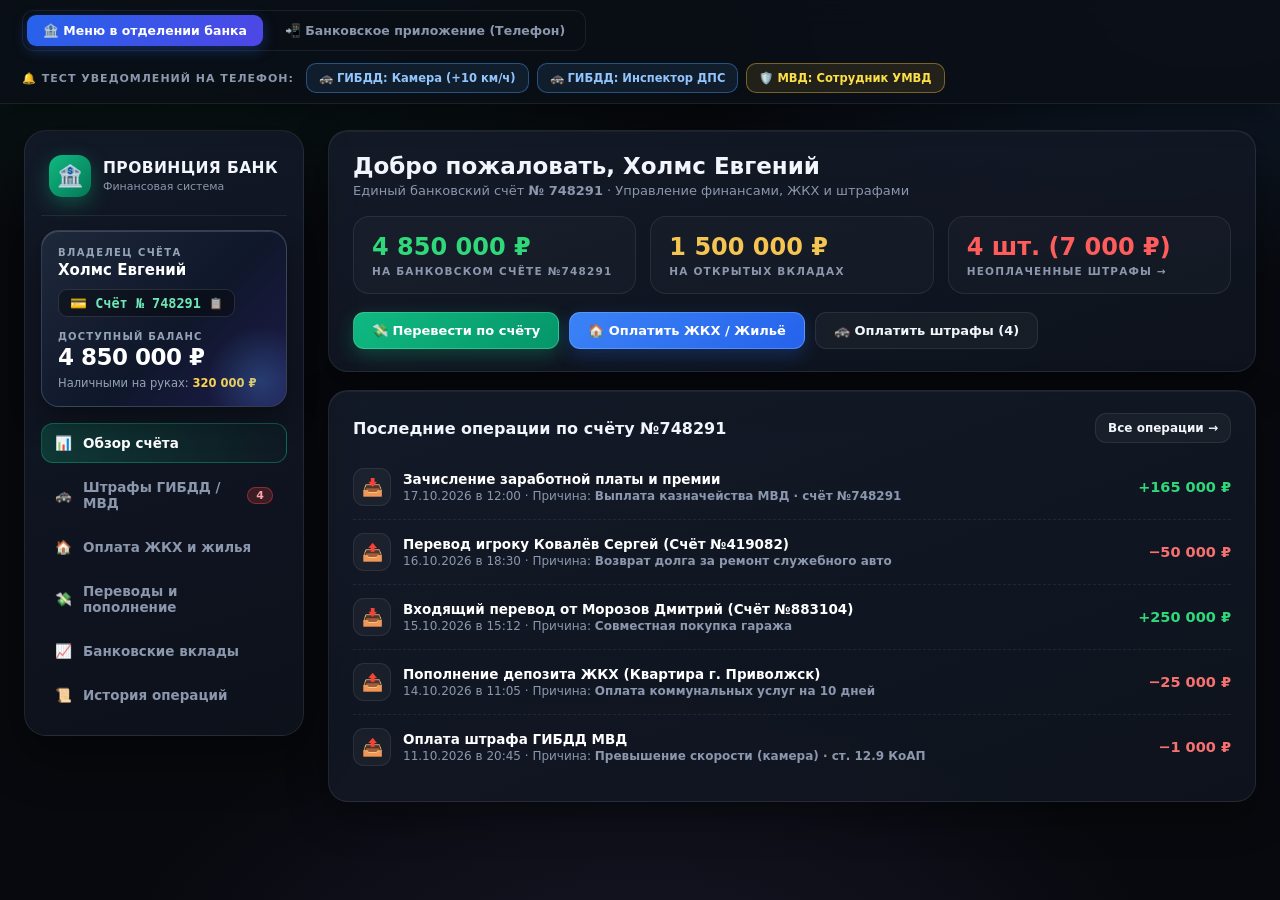
==== apps/bank.html @ 867ad6aa "Create bank.html" ====
<!DOCTYPE html>
<html lang="ru">
<head>
<meta charset="UTF-8">
<meta name="viewport" content="width=device-width,initial-scale=1">
<title>Банковская система · Провинция Банк</title>
<style>
*{box-sizing:border-box;margin:0;padding:0;-webkit-tap-highlight-color:transparent}
:root{
  --bg:#07090e;
  --bg2:#0d121b;
  --card:rgba(20,27,40,.82);
  --line:rgba(255,255,255,.08);
  --txt:#f2f6fc;
  --mut:#8b97ad;
  --acc:#4da3ff;
  --green:#2fd97a;
  --yellow:#f7c948;
  --red:#ff5c5c;
  --purple:#a78bfa;
  --gold:#f5c451;
}
html,body{color-scheme:dark;background:#07090e;color:var(--txt);font-family:Inter,system-ui,-apple-system,'Segoe UI',Roboto,sans-serif;font-size:14px;min-height:100vh}
body{
  background:
    radial-gradient(1200px 550px at 10% -10%,rgba(47,217,122,.12),transparent 60%),
    radial-gradient(1000px 520px at 95% 0%,rgba(77,163,255,.14),transparent 55%),
    radial-gradient(900px 500px at 50% 110%,rgba(167,139,250,.1),transparent 60%),
    #07090e;
}
::-webkit-scrollbar{width:8px;height:8px}
::-webkit-scrollbar-thumb{background:#253042;border-radius:8px}
button,input,select{font-family:inherit}

/* Верхняя панель управления режимами и симулятором уведомлений */
#topSwitchBar{
  min-height:60px;
  background:rgba(11,15,23,.9);
  backdrop-filter:blur(16px);
  border-bottom:1px solid var(--line);
  padding:10px 22px;
  display:flex;
  align-items:center;
  justify-content:space-between;
  flex-wrap:wrap;
  gap:12px;
  position:sticky;
  top:0;
  z-index:100;
  box-shadow:0 8px 30px rgba(0,0,0,.45);
}
.mode-tabs{display:flex;gap:6px;background:#090d14;padding:4px;border-radius:12px;border:1px solid var(--line)}
.mode-tab{padding:8px 16px;border-radius:9px;border:none;background:transparent;color:var(--mut);font-weight:800;font-size:12.5px;cursor:pointer;transition:.2s;display:flex;align-items:center;gap:7px}
.mode-tab.on{background:linear-gradient(135deg,#2563eb,#4f46e5);color:#fff;box-shadow:0 4px 14px rgba(37,99,235,.35)}

.push-sim{display:flex;align-items:center;gap:8px;flex-wrap:wrap}
.push-sim-lbl{font-size:11px;font-weight:800;text-transform:uppercase;letter-spacing:1px;color:var(--mut);margin-right:4px}
.sim-btn{padding:7px 12px;border-radius:10px;border:1px solid var(--line);background:rgba(255,255,255,.04);color:var(--txt);font-size:11.5px;font-weight:700;cursor:pointer;transition:.18s;display:inline-flex;align-items:center;gap:6px}
.sim-btn:hover{transform:translateY(-1px);background:rgba(255,255,255,.09)}
.sim-btn.gibdd{border-color:rgba(77,163,255,.4);color:#93c5fd;background:rgba(77,163,255,.1)}
.sim-btn.mvd{border-color:rgba(247,201,72,.4);color:#fde047;background:rgba(247,201,72,.1)}

/* Всплывающее окно телефонного уведомления (Push / SMS) */
#phoneAlertRoot{
  position:fixed;
  top:76px;
  right:24px;
  z-index:900;
  display:flex;
  flex-direction:column;
  gap:12px;
  width:380px;
  max-width:calc(100vw - 32px);
  pointer-events:none;
}
.ph-notif{
  pointer-events:auto;
  background:linear-gradient(155deg,rgba(22,29,44,.97),rgba(13,18,28,.98));
  backdrop-filter:blur(20px);
  border:1px solid rgba(255,255,255,.14);
  border-radius:22px;
  padding:16px 18px;
  box-shadow:0 24px 60px rgba(0,0,0,.75),inset 0 1px 0 rgba(255,255,255,.12);
  animation:notifIn .35s cubic-bezier(.2,1,.3,1);
  position:relative;
  overflow:hidden;
}
@keyframes notifIn{from{opacity:0;transform:translateY(-20px) scale(.95)}}
.ph-notif.gibdd{border-left:4px solid #38bdf8}
.ph-notif.mvd{border-left:4px solid #f59e0b}
.pn-top{display:flex;align-items:center;justify-content:space-between;gap:10px;margin-bottom:8px}
.pn-sender{display:flex;align-items:center;gap:8px;font-weight:900;font-size:12px;letter-spacing:.6px;text-transform:uppercase}
.pn-ic{width:28px;height:28px;border-radius:8px;display:flex;align-items:center;justify-content:center;font-size:15px}
.ph-notif.gibdd .pn-ic{background:rgba(56,189,248,.18);border:1px solid rgba(56,189,248,.4)}
.ph-notif.gibdd .pn-sender{color:#7dd3fc}
.ph-notif.mvd .pn-ic{background:rgba(245,158,11,.18);border:1px solid rgba(245,158,11,.4)}
.ph-notif.mvd .pn-sender{color:#fcd34d}
.pn-time{font-size:11px;color:var(--mut);font-weight:600}
.pn-close{background:transparent;border:none;color:var(--mut);cursor:pointer;font-size:14px;padding:2px 6px}
.pn-title{font-weight:800;font-size:13.5px;color:#fff;margin-bottom:5px}
.pn-body{font-size:12.5px;line-height:1.5;color:#d1d9e8}
.pn-foot{margin-top:10px;padding-top:8px;border-top:1px dashed rgba(255,255,255,.1);display:flex;justify-content:space-between;align-items:center;font-size:11.5px}
.pn-sum{font-weight:900;color:var(--red);font-size:13px}
.pn-act{color:var(--acc);font-weight:800;cursor:pointer;background:none;border:none;font-size:12px}
.pn-act:hover{text-decoration:underline}

/* ================= ТЕРМИНАЛ БАНКА (WEB / DESKTOP) ================= */
#terminalWrap{max-width:1380px;margin:0 auto;padding:26px 24px 60px;display:grid;grid-template-columns:280px 1fr;gap:24px;align-items:start}
.b-side{
  background:linear-gradient(165deg,rgba(20,27,42,.88),rgba(13,18,28,.94));
  border:1px solid var(--line);
  border-radius:22px;
  padding:20px 16px;
  position:sticky;
  top:84px;
  box-shadow:0 20px 50px rgba(0,0,0,.45);
}
.b-brand{display:flex;align-items:center;gap:12px;padding:4px 8px 18px;border-bottom:1px solid var(--line);margin-bottom:14px}
.b-brand-ic{width:42px;height:42px;border-radius:13px;background:linear-gradient(135deg,#10b981,#047857);display:flex;align-items:center;justify-content:center;font-size:21px;box-shadow:0 6px 20px rgba(16,185,129,.35)}
.b-brand b{font-size:15.5px;font-weight:900;letter-spacing:.4px;display:block}
.b-brand span{font-size:11px;color:var(--mut)}

.b-card-widget{
  background:linear-gradient(135deg,#1e293b 0%,#0f172a 55%,#1e1b4b 100%);
  border:1px solid rgba(148,163,184,.25);
  border-radius:18px;
  padding:16px;
  margin-bottom:16px;
  position:relative;
  overflow:hidden;
  box-shadow:0 12px 30px rgba(0,0,0,.4),inset 0 1px 0 rgba(255,255,255,.15);
}
.b-card-widget::after{content:'';position:absolute;right:-30px;bottom:-30px;width:110px;height:110px;border-radius:50%;background:radial-gradient(circle,rgba(77,163,255,.25),transparent 70%)}
.bc-lbl{font-size:10px;text-transform:uppercase;letter-spacing:1.4px;color:#94a3b8;font-weight:800}
.bc-owner{font-size:15px;font-weight:800;color:#fff;margin-top:3px}
.bc-acc{display:inline-flex;align-items:center;gap:8px;background:rgba(0,0,0,.35);border:1px solid rgba(255,255,255,.12);padding:5px 11px;border-radius:9px;margin-top:10px;font-family:monospace;font-size:13.5px;font-weight:800;color:#6ee7b7;cursor:pointer}
.bc-acc:hover{border-color:#6ee7b7}
.bc-bal-lbl{font-size:10px;text-transform:uppercase;letter-spacing:1.2px;color:#94a3b8;margin-top:14px;font-weight:700}
.bc-bal{font-size:23px;font-weight:900;color:#fff;margin-top:2px;letter-spacing:-.5px}
.bc-cash{font-size:11.5px;color:#94a3b8;margin-top:6px}
.bc-cash b{color:#fcd34d}

.b-nav{display:flex;flex-direction:column;gap:4px}
.b-ni{display:flex;align-items:center;gap:11px;padding:11px 13px;border-radius:12px;color:var(--mut);font-weight:700;font-size:13.5px;cursor:pointer;transition:.18s;border:1px solid transparent}
.b-ni:hover{color:var(--txt);background:rgba(255,255,255,.04)}
.b-ni.on{color:#fff;background:linear-gradient(90deg,rgba(16,185,129,.22),rgba(16,185,129,.04));border-color:rgba(16,185,129,.4)}
.b-ni .bdg{margin-left:auto;background:rgba(239,68,68,.2);border:1px solid rgba(239,68,68,.45);color:#fca5a5;padding:1px 8px;border-radius:12px;font-size:11px;font-weight:800}

.b-main{min-width:0}
.b-panel{
  background:linear-gradient(160deg,rgba(22,29,44,.84),rgba(15,20,31,.9));
  border:1px solid var(--line);
  border-radius:20px;
  padding:22px 24px;
  margin-bottom:18px;
  box-shadow:0 14px 38px rgba(0,0,0,.35),inset 0 1px 0 rgba(255,255,255,.05);
}
.b-h1{font-size:23px;font-weight:900;margin-bottom:4px}
.b-sub{font-size:13px;color:var(--mut);margin-bottom:18px}
.b-grid2{display:grid;grid-template-columns:repeat(auto-fit,minmax(280px,1fr));gap:16px}
.b-grid3{display:grid;grid-template-columns:repeat(auto-fit,minmax(200px,1fr));gap:14px;margin-bottom:18px}
.stat-box{background:rgba(255,255,255,.025);border:1px solid var(--line);border-radius:16px;padding:16px 18px}
.stat-box .v{font-size:24px;font-weight:900;margin-bottom:4px}
.stat-box .l{font-size:10.5px;text-transform:uppercase;letter-spacing:1.2px;color:var(--mut);font-weight:800}

/* Таблицы и списки штрафов с галочками */
.fine-bar{
  display:flex;
  align-items:center;
  justify-content:space-between;
  flex-wrap:wrap;
  gap:12px;
  background:rgba(15,23,42,.75);
  border:1px solid rgba(255,255,255,.1);
  border-radius:14px;
  padding:13px 16px;
  margin-bottom:14px;
}
.fine-item{
  display:flex;
  align-items:flex-start;
  gap:14px;
  background:rgba(255,255,255,.025);
  border:1px solid var(--line);
  border-radius:15px;
  padding:15px 18px;
  margin-bottom:10px;
  transition:.18s;
  cursor:pointer;
}
.fine-item:hover{border-color:rgba(255,255,255,.2);background:rgba(255,255,255,.04)}
.fine-item.checked{border-color:rgba(77,163,255,.55);background:rgba(77,163,255,.07)}
.fine-item input[type=checkbox]{width:19px;height:19px;margin-top:2px;accent-color:#3b82f6;cursor:pointer;flex:0 0 19px}
.fine-info{flex:1;min-width:0}
.fine-top{display:flex;align-items:center;gap:8px;flex-wrap:wrap;margin-bottom:5px}
.f-badge{padding:3px 9px;border-radius:7px;font-size:10.5px;font-weight:800;letter-spacing:.4px;text-transform:uppercase}
.f-badge.cam{background:rgba(56,189,248,.14);color:#7dd3fc;border:1px solid rgba(56,189,248,.35)}
.f-badge.emp{background:rgba(245,158,11,.14);color:#fcd34d;border:1px solid rgba(245,158,11,.35)}
.fine-title{font-weight:800;font-size:14.5px;color:#fff}
.fine-meta{font-size:12.5px;color:var(--mut);margin-top:4px;line-height:1.5}
.fine-meta b{color:#d1d9e8}
.fine-sum{font-size:16px;font-weight:900;color:var(--red);white-space:nowrap;text-align:right}

/* Карточки жилья ЖКХ */
.prop-card{background:rgba(255,255,255,.025);border:1px solid var(--line);border-radius:16px;padding:18px;display:flex;flex-direction:column;gap:12px}
.prop-head{display:flex;justify-content:space-between;align-items:flex-start;gap:10px}
.prop-head b{font-size:15.5px;display:block}
.prop-head span{font-size:12px;color:var(--mut)}
.prop-days{padding:4px 10px;border-radius:9px;font-size:11.5px;font-weight:800;background:rgba(47,217,122,.14);color:#6ee7b7;border:1px solid rgba(47,217,122,.35);white-space:nowrap}
.prop-bar{height:8px;background:#1e293b;border-radius:6px;overflow:hidden}
.prop-bar>div{height:100%;background:linear-gradient(90deg,#10b981,#34d399);border-radius:6px}

.inp,.sel{background:#0b0f17;border:1px solid rgba(255,255,255,.12);color:var(--txt);padding:10px 14px;border-radius:11px;font-size:13.5px;outline:none;width:100%}
.inp:focus,.sel:focus{border-color:var(--acc);box-shadow:0 0 0 3px rgba(77,163,255,.15)}
.flab{display:block;font-size:10.5px;text-transform:uppercase;letter-spacing:1.1px;color:var(--mut);font-weight:800;margin-bottom:6px}
.btn{background:linear-gradient(135deg,#10b981,#059669);border:1px solid rgba(110,231,183,.35);color:#fff;padding:10px 18px;border-radius:11px;font-weight:800;font-size:13px;cursor:pointer;transition:.18s;box-shadow:0 6px 18px rgba(16,185,129,.28)}
.btn:hover{filter:brightness(1.1);transform:translateY(-1px)}
.btn.blue{background:linear-gradient(135deg,#3b82f6,#2563eb);border-color:rgba(147,197,253,.35);box-shadow:0 6px 18px rgba(37,99,235,.28)}
.btn.ghost{background:rgba(255,255,255,.04);border:1px solid var(--line);color:var(--txt);box-shadow:none}
.btn.ghost:hover{background:rgba(255,255,255,.09)}
.btn.slim{padding:7px 12px;font-size:12px}

.tx-row{display:flex;align-items:center;justify-content:space-between;gap:14px;padding:13px 0;border-bottom:1px dashed rgba(255,255,255,.07)}
.tx-row:last-child{border-bottom:none}
.tx-left{display:flex;align-items:center;gap:12px;min-width:0}
.tx-ic{width:38px;height:38px;border-radius:11px;display:flex;align-items:center;justify-content:center;font-size:17px;flex:0 0 38px;background:rgba(255,255,255,.04);border:1px solid var(--line)}
.tx-title{font-weight:800;font-size:13.5px;color:#fff}
.tx-sub{font-size:12px;color:var(--mut);margin-top:2px}
.tx-amt{font-weight:900;font-size:14.5px;white-space:nowrap;text-align:right}
.tx-amt.plus{color:var(--green)}
.tx-amt.minus{color:#f87171}

/* ================= МОБИЛЬНОЕ ПРИЛОЖЕНИЕ В СМАРТФОНЕ ================= */
#phoneWrap{display:none;justify-content:center;align-items:center;padding:24px 14px 50px}
.smartphone{
  width:420px;
  max-width:100%;
  background:linear-gradient(160deg,#1e2636,#0b0f17);
  border:2px solid #334155;
  border-radius:48px;
  padding:12px;
  box-shadow:0 35px 95px rgba(0,0,0,.75),inset 0 1px 0 rgba(255,255,255,.15);
}
.sp-screen{
  background:radial-gradient(500px 280px at 50% -10%,rgba(16,185,129,.18),transparent 70%),#090d14;
  border-radius:38px;
  height:780px;
  max-height:calc(100vh - 110px);
  display:flex;
  flex-direction:column;
  overflow:hidden;
  position:relative;
}
.sp-statusbar{display:flex;justify-content:space-between;align-items:center;padding:12px 24px 8px;font-size:12px;font-weight:800;color:#cbd5e1}
.sp-body{flex:1;overflow-y:auto;padding:12px 18px 20px}
.sp-bottomnav{
  height:62px;
  background:rgba(13,18,28,.95);
  border-top:1px solid var(--line);
  display:grid;
  grid-template-columns:repeat(5,1fr);
  padding:4px 6px;
}
.sp-tab{display:flex;flex-direction:column;align-items:center;justify-content:center;gap:3px;color:var(--mut);font-size:10px;font-weight:700;cursor:pointer;border-radius:10px}
.sp-tab i{font-style:normal;font-size:17px}
.sp-tab.on{color:#34d399}

#troot{position:fixed;left:24px;bottom:24px;z-index:950;display:flex;flex-direction:column;gap:8px}
.toast{background:#161f30;border:1px solid rgba(16,185,129,.45);border-left:4px solid var(--green);padding:12px 16px;border-radius:12px;font-size:13px;font-weight:700;box-shadow:0 12px 30px rgba(0,0,0,.5)}

@media(max-width:960px){
  #terminalWrap{grid-template-columns:1fr}
  .b-side{position:static}
}
</style>
</head>
<body>

<!-- Верхняя панель переключения режима (Отделение банка / Смартфон) и теста уведомлений ГИБДД / МВД -->
<div id="topSwitchBar">
  <div class="mode-tabs">
    <button class="mode-tab on" id="tabTerminal" onclick="setViewMode('terminal')">🏦 Меню в отделении банка</button>
    <button class="mode-tab" id="tabPhone" onclick="setViewMode('phone')">📲 Банковское приложение (Телефон)</button>
  </div>

  <div class="push-sim">
    <span class="push-sim-lbl">🔔 Тест уведомлений на телефон:</span>
    <button class="sim-btn gibdd" onclick="triggerPush('gibdd_cam')">🚓 ГИБДД: Камера (+10 км/ч)</button>
    <button class="sim-btn gibdd" onclick="triggerPush('gibdd_emp')">🚓 ГИБДД: Инспектор ДПС</button>
    <button class="sim-btn mvd" onclick="triggerPush('mvd_emp')">🛡️ МВД: Сотрудник УМВД</button>
  </div>
</div>

<!-- Контейнер для всплывающих уведомлений телефона от ГИБДД МВД и от МВД -->
<div id="phoneAlertRoot"></div>

<!-- РЕЖИМ 1: ТЕРМИНАЛ / МЕНЮ В БАНКЕ -->
<div id="terminalWrap">
  <aside class="b-side">
    <div class="b-brand">
      <div class="b-brand-ic">🏦</div>
      <div>
        <b>ПРОВИНЦИЯ БАНК</b>
        <span>Финансовая система</span>
      </div>
    </div>

    <div class="b-card-widget">
      <div class="bc-lbl">Владелец счёта</div>
      <div class="bc-owner" id="uiOwnerName">Холмс Евгений</div>
      <div class="bc-acc" onclick="copyAcc()" title="Нажмите, чтобы скопировать 6-значный счёт">
        <span>💳 Счёт № <b id="uiAccNum">748291</b></span>
        <span style="font-size:11px;opacity:.7">📋</span>
      </div>
      <div class="bc-bal-lbl">Доступный баланс</div>
      <div class="bc-bal" id="uiBalance">0 ₽</div>
      <div class="bc-cash">Наличными на руках: <b id="uiCash">0 ₽</b></div>
    </div>

    <nav class="b-nav" id="deskNav"></nav>
  </aside>

  <main class="b-main" id="deskMain"></main>
</div>

<!-- РЕЖИМ 2: МОБИЛЬНОЕ ПРИЛОЖЕНИЕ БАНКА В ТЕЛЕФОНЕ -->
<div id="phoneWrap">
  <div class="smartphone">
    <div class="sp-screen">
      <div class="sp-statusbar">
        <span id="spClock">21:45</span>
        <span style="font-size:10.5px;color:#94a3b8">Province LTE · 🔋 94%</span>
      </div>
      <div class="sp-body" id="mobileMain"></div>
      <nav class="sp-bottomnav" id="mobileNav"></nav>
    </div>
  </div>
</div>

<div id="troot"></div>

<script>
/* ===================== ДАННЫЕ БАНКОВСКОЙ СИСТЕМЫ ===================== */
var VIEW_MODE = (location.search.indexOf('mode=phone') >= 0) ? 'phone' : 'terminal';
var CUR_TAB = 'overview';

var PLAYER = {
  name: 'Холмс Евгений',
  uid: 'K8W4C6',
  account: '748291', /* 6-значный банковский счёт */
  balance: 4850000,
  cash: 320000
};

/* Недвижимость игрока (ЖКХ и депозит за жильё) */
var PROPERTIES = [
  { id: 'p1', type: 'Квартира · Комфорт+', address: 'г. Приволжск, ул. Ленина, д. 14, кв. 42', ratePerDay: 2500, deposit: 35000, maxDays: 30 },
  { id: 'p2', type: 'Частный дом с гаражом', address: 'г. Мирный, коттеджный посёлок, уч. 8', ratePerDay: 6000, deposit: 48000, maxDays: 30 }
];

/* Вклады игрока */
var DEPOSITS = [
  { id: 'd1', name: 'Вклад «Накопительный»', rate: '8.5% годовых', amount: 1500000, profit: 42500, since: '01.09.2026', canTopUp: true }
];

/* Неоплаченные штрафы (как с камер, так и от сотрудников с указанием статьи, ника и фракции) */
var FINES = [
  {
    id: 'f1',
    checked: true,
    kind: 'cam',
    sender: 'ГИБДД МВД',
    date: '17.10.2026',
    time: '14:22',
    reason: 'Проезд на красный сигнал светофора (камера)',
    article: 'ст. 12.12 ч.1 КоАП',
    car: 'В777АК 52 · Toyota Camry',
    officer: null,
    faction: 'ЦАФАП ГИБДД МВД',
    amount: 1500
  },
  {
    id: 'f2',
    checked: true,
    kind: 'cam',
    sender: 'ГИБДД МВД',
    date: '16.10.2026',
    time: '19:05',
    reason: 'Превышение установленной скорости движения на 18 км/ч (камера)',
    article: 'ст. 12.9 ч.2 КоАП',
    car: 'В777АК 52 · Toyota Camry',
    officer: null,
    faction: 'ЦАФАП ГИБДД МВД',
    amount: 500
  },
  {
    id: 'f3',
    checked: false,
    kind: 'emp',
    sender: 'ГИБДД МВД',
    date: '15.10.2026',
    time: '21:14',
    reason: 'Управление ТС с нечитаемыми государственными номерами',
    article: 'ст. 12.2 ч.1 КоАП',
    car: 'В777АК 52 · Toyota Camry',
    officer: 'Мельников Григорий (Ст. инспектор ДПС, Капитан)',
    faction: 'ОГИБДД г. Приволжск',
    amount: 2000
  },
  {
    id: 'f4',
    checked: false,
    kind: 'emp',
    sender: 'МВД',
    date: '12.10.2026',
    time: '18:40',
    reason: 'Нарушение общественного порядка и тишины',
    article: 'ст. 20.1 ч.1 КоАП',
    car: null,
    officer: 'Савельев Тимофей (Командир взвода ППС, Ст. прапорщик)',
    faction: 'УМВД г. Приволжск',
    amount: 3000
  }
];

/* История переводов, пополнений и оплат (дата, время, сумма, причина) */
var HISTORY = [
  { date: '17.10.2026', time: '12:00', type: 'plus', title: 'Зачисление заработной платы и премии', reason: 'Выплата казначейства МВД · счёт №748291', amount: 165000 },
  { date: '16.10.2026', time: '18:30', type: 'minus', title: 'Перевод игроку Ковалёв Сергей (Счёт №419082)', reason: 'Возврат долга за ремонт служебного авто', amount: 50000 },
  { date: '15.10.2026', time: '15:12', type: 'plus', title: 'Входящий перевод от Морозов Дмитрий (Счёт №883104)', reason: 'Совместная покупка гаража', amount: 250000 },
  { date: '14.10.2026', time: '11:05', type: 'minus', title: 'Пополнение депозита ЖКХ (Квартира г. Приволжск)', reason: 'Оплата коммунальных услуг на 10 дней', amount: 25000 },
  { date: '11.10.2026', time: '20:45', type: 'minus', title: 'Оплата штрафа ГИБДД МВД', reason: 'Превышение скорости (камера) · ст. 12.9 КоАП', amount: 1000 }
];

/* Справочник счетов игроков для быстрых переводов */
var KNOWN_ACCOUNTS = {
  '419082': 'Ковалёв Сергей',
  '883104': 'Морозов Дмитрий',
  '552910': 'Лебедев Максим',
  '309412': 'Шевченко Александр',
  '612094': 'Иван Иванов'
};

function fmt(n) { return Number(n || 0).toLocaleString('ru-RU'); }
function nowDate() {
  var d = new Date();
  return String(d.getDate()).padStart(2, '0') + '.' + String(d.getMonth() + 1).padStart(2, '0') + '.2026';
}
function nowTime() {
  var d = new Date();
  return String(d.getHours()).padStart(2, '0') + ':' + String(d.getMinutes()).padStart(2, '0');
}
function toast(msg) {
  var t = document.createElement('div');
  t.className = 'toast';
  t.textContent = msg;
  document.getElementById('troot').appendChild(t);
  setTimeout(function() { t.remove(); }, 3500);
}
function copyAcc() {
  try { navigator.clipboard.writeText(PLAYER.account); } catch (e) {}
  toast('✓ Номер банковского счёта №' + PLAYER.account + ' скопирован');
}

/* ===================== СИСТЕМА PUSH-УВЕДОМЛЕНИЙ ТЕЛЕФОНА (ГИБДД МВД vs МВД) ===================== */
function triggerPush(preset) {
  var data;
  if (preset === 'gibdd_cam') {
    var over = [12, 16, 24, 35][Math.floor(Math.random() * 4)];
    var sum = over > 20 ? 1000 : 500;
    data = {
      channel: 'gibdd',
      sender: 'ГИБДД МВД',
      icon: '🚓',
      title: 'Фиксация нарушения ПДД (Камера)',
      body: 'Выписан штраф городской камерой за превышение скорости на <b>' + over + ' км/ч</b> (ст. 12.9 КоАП РФ) в размере <b>' + fmt(sum) + ' ₽</b>. ТС: В777АК 52.',
      amount: sum,
      fineObj: {
        id: 'f' + Date.now(),
        checked: true,
        kind: 'cam',
        sender: 'ГИБДД МВД',
        date: nowDate(),
        time: nowTime(),
        reason: 'Превышение скорости на ' + over + ' км/ч (городская камера)',
        article: 'ст. 12.9 КоАП',
        car: 'В777АК 52 · Toyota Camry',
        officer: null,
        faction: 'ЦАФАП ГИБДД МВД',
        amount: sum
      }
    };
  } else if (preset === 'gibdd_emp') {
    data = {
      channel: 'gibdd',
      sender: 'ГИБДД МВД',
      icon: '🚓',
      title: 'Постановление инспектора ДПС',
      body: 'Выписан штраф за <b>нарушение правил расположения ТС на проезжей части (ст. 12.15 ч.1 КоАП)</b> в размере <b>1 500 ₽</b>.<br>Выписал сотрудник: <b>Бирюков Артемий</b> (ОГИБДД г. Приволжск).',
      amount: 1500,
      fineObj: {
        id: 'f' + Date.now(),
        checked: true,
        kind: 'emp',
        sender: 'ГИБДД МВД',
        date: nowDate(),
        time: nowTime(),
        reason: 'Нарушение правил расположения ТС на проезжей части',
        article: 'ст. 12.15 ч.1 КоАП',
        car: 'В777АК 52 · Toyota Camry',
        officer: 'Бирюков Артемий (Инспектор ДПС, Ст. лейтенант)',
        faction: 'ОГИБДД г. Приволжск',
        amount: 1500
      }
    };
  } else {
    data = {
      channel: 'mvd',
      sender: 'МВД',
      icon: '🛡️',
      title: 'Постановление сотрудника МВД',
      body: 'Выписан административный штраф за <b>неповиновение законному распоряжению сотрудника полиции (ст. 19.3 КоАП)</b> в размере <b>4 000 ₽</b>.<br>Выписал сотрудник: <b>Гусев Владислав</b> (УМВД г. Приволжск).',
      amount: 4000,
      fineObj: {
        id: 'f' + Date.now(),
        checked: true,
        kind: 'emp',
        sender: 'МВД',
        date: nowDate(),
        time: nowTime(),
        reason: 'Неповиновение законному распоряжению сотрудника полиции',
        article: 'ст. 19.3 КоАП',
        car: null,
        officer: 'Гусев Владислав (Оперуполномоченный ОУР, Ст. лейтенант)',
        faction: 'УМВД г. Приволжск',
        amount: 4000
      }
    };
  }

  FINES.unshift(data.fineObj);
  renderAll();

  var root = document.getElementById('phoneAlertRoot');
  var box = document.createElement('div');
  box.className = 'ph-notif ' + data.channel;
  box.innerHTML =
    '<div class="pn-top">' +
      '<div class="pn-sender"><span class="pn-ic">' + data.icon + '</span><span>' + data.sender + ' · СМС-уведомление</span></div>' +
      '<div><span class="pn-time">' + nowTime() + '</span> <button class="pn-close" onclick="this.closest(\'.ph-notif\').remove()">✕</button></div>' +
    '</div>' +
    '<div class="pn-title">' + data.title + '</div>' +
    '<div class="pn-body">' + data.body + '</div>' +
    '<div class="pn-foot">' +
      '<span class="pn-sum">К оплате: ' + fmt(data.amount) + ' ₽</span>' +
      '<button class="pn-act" onclick="goTab(\'fines\');this.closest(\'.ph-notif\').remove()">Перейти к оплате →</button>' +
    '</div>';
  root.prepend(box);
  setTimeout(function() { if (box && box.parentNode) box.remove(); }, 9500);
}

/* ===================== РЕНДЕР РАЗДЕЛОВ БАНКА ===================== */
var NAV_ITEMS = [
  ['overview', '📊', 'Обзор счёта'],
  ['fines',    '🚓', 'Штрафы ГИБДД / МВД'],
  ['housing',  '🏠', 'Оплата ЖКХ и жилья'],
  ['transfer', '💸', 'Переводы и пополнение'],
  ['deposits', '📈', 'Банковские вклады'],
  ['history',  '📜', 'История операций']
];

function setViewMode(m) {
  VIEW_MODE = m;
  document.getElementById('tabTerminal').classList.toggle('on', m === 'terminal');
  document.getElementById('tabPhone').classList.toggle('on', m === 'phone');
  document.getElementById('terminalWrap').style.display = (m === 'terminal') ? 'grid' : 'none';
  document.getElementById('phoneWrap').style.display = (m === 'phone') ? 'flex' : 'none';
  renderAll();
}

function goTab(t) {
  CUR_TAB = t;
  renderAll();
}

function buildSectionHtml() {
  if (CUR_TAB === 'fines') return renderFinesSection();
  if (CUR_TAB === 'housing') return renderHousingSection();
  if (CUR_TAB === 'transfer') return renderTransferSection();
  if (CUR_TAB === 'deposits') return renderDepositsSection();
  if (CUR_TAB === 'history') return renderHistorySection();
  return renderOverviewSection();
}

function renderOverviewSection() {
  var totalFines = FINES.reduce(function(s, x) { return s + x.amount; }, 0);
  var totalDeps = DEPOSITS.reduce(function(s, x) { return s + x.amount; }, 0);
  return '<div class="b-panel">' +
    '<div class="b-h1">Добро пожаловать, ' + PLAYER.name + '</div>' +
    '<div class="b-sub">Единый банковский счёт <b>№ ' + PLAYER.account + '</b> · Управление финансами, ЖКХ и штрафами</div>' +
    '<div class="b-grid3">' +
      '<div class="stat-box"><div class="v" style="color:var(--green)">' + fmt(PLAYER.balance) + ' ₽</div><div class="l">На банковском счёте №' + PLAYER.account + '</div></div>' +
      '<div class="stat-box"><div class="v" style="color:var(--gold)">' + fmt(totalDeps) + ' ₽</div><div class="l">На открытых вкладах</div></div>' +
      '<div class="stat-box" style="cursor:pointer" onclick="goTab(\'fines\')"><div class="v" style="color:' + (FINES.length ? 'var(--red)' : 'var(--green)') + '">' + FINES.length + ' шт. (' + fmt(totalFines) + ' ₽)</div><div class="l">Неоплаченные штрафы →</div></div>' +
    '</div>' +
    '<div style="display:flex;gap:10px;flex-wrap:wrap">' +
      '<button class="btn" onclick="goTab(\'transfer\')">💸 Перевести по счёту</button>' +
      '<button class="btn blue" onclick="goTab(\'housing\')">🏠 Оплатить ЖКХ / Жильё</button>' +
      '<button class="btn ghost" onclick="goTab(\'fines\')">🚓 Оплатить штрафы (' + FINES.length + ')</button>' +
    '</div>' +
  '</div>' +
  '<div class="b-panel">' +
    '<div style="display:flex;justify-content:space-between;align-items:center;margin-bottom:12px">' +
      '<b style="font-size:16px">Последние операции по счёту №' + PLAYER.account + '</b>' +
      '<button class="btn ghost slim" onclick="goTab(\'history\')">Все операции →</button>' +
    '</div>' +
    HISTORY.slice(0, 5).map(txRowHtml).join('') +
  '</div>';
}

/* Раздел оплаты штрафов по пунктам с галочками */
function renderFinesSection() {
  if (!FINES.length) {
    return '<div class="b-panel"><div class="b-h1">🚓 Оплата штрафов ГИБДД и МВД</div><div class="b-sub">Все штрафы погашены</div><div style="padding:30px;text-align:center;color:var(--green);font-weight:800">✅ У вас нет неоплаченных штрафов!</div></div>';
  }
  var selCount = 0, selSum = 0, allSum = 0;
  FINES.forEach(function(f) {
    allSum += f.amount;
    if (f.checked) { selCount++; selSum += f.amount; }
  });
  var allChecked = (selCount === FINES.length);

  var listHtml = FINES.map(function(f, idx) {
    var badge = f.kind === 'cam'
      ? '<span class="f-badge cam">📷 Городская камера · ' + f.sender + '</span>'
      : '<span class="f-badge emp">👮 Выписал сотрудник · ' + f.sender + '</span>';
    var details = f.kind === 'cam'
      ? 'Дата: <b>' + f.date + ' в ' + f.time + '</b> · Статус: <b>Автофиксация ЦАФАП</b> · ТС: <b>' + f.car + '</b> · Статья: <b>' + f.article + '</b>'
      : 'Дата: <b>' + f.date + ' в ' + f.time + '</b> · Статья: <b>' + f.article + '</b><br>Выписал: <b>' + f.officer + '</b> · Подразделение: <b>' + f.faction + '</b>' + (f.car ? ' · ТС: <b>' + f.car + '</b>' : '');
    return '<label class="fine-item' + (f.checked ? ' checked' : '') + '">' +
      '<input type="checkbox" ' + (f.checked ? 'checked' : '') + ' onchange="toggleFine(' + idx + ',this.checked)">' +
      '<div class="fine-info">' +
        '<div class="fine-top">' + badge + '</div>' +
        '<div class="fine-title">' + f.reason + '</div>' +
        '<div class="fine-meta">' + details + '</div>' +
      '</div>' +
      '<div class="fine-sum">' + fmt(f.amount) + ' ₽</div>' +
    '</label>';
  }).join('');

  return '<div class="b-panel">' +
    '<div class="b-h1">🚓 Оплата штрафов (ГИБДД МВД / МВД)</div>' +
    '<div class="b-sub">Отметьте галочками штрафы, которые хотите оплатить сейчас, либо оплатите все сразу</div>' +
    '<div class="fine-bar">' +
      '<label style="display:flex;align-items:center;gap:9px;cursor:pointer;font-weight:800;font-size:13px">' +
        '<input type="checkbox" style="width:18px;height:18px;accent-color:#3b82f6" ' + (allChecked ? 'checked' : '') + ' onchange="toggleAllFines(this.checked)">' +
        '<span>Выбрать все (' + FINES.length + ' шт. на ' + fmt(allSum) + ' ₽)</span>' +
      '</label>' +
      '<div style="display:flex;gap:8px;flex-wrap:wrap">' +
        '<button class="btn blue slim" onclick="paySelectedFines()" ' + (!selCount ? 'disabled style="opacity:.45"' : '') + '>✓ Оплатить выбранные (' + selCount + ' шт. · ' + fmt(selSum) + ' ₽)</button>' +
        '<button class="btn slim" onclick="payAllFines()">Оплатить все (' + fmt(allSum) + ' ₽)</button>' +
      '</div>' +
    '</div>' +
    listHtml +
  '</div>';
}

window.toggleFine = function(idx, val) {
  if (FINES[idx]) FINES[idx].checked = !!val;
  renderAll();
};
window.toggleAllFines = function(val) {
  FINES.forEach(function(f) { f.checked = !!val; });
  renderAll();
};
window.paySelectedFines = function() {
  var sel = FINES.filter(function(f) { return f.checked; });
  if (!sel.length) { toast('Выберите хотя бы один штраф галочкой'); return; }
  var sum = sel.reduce(function(s, x) { return s + x.amount; }, 0);
  if (PLAYER.balance < sum) { toast('Недостаточно средств на счёте'); return; }
  PLAYER.balance -= sum;
  sel.forEach(function(f) {
    HISTORY.unshift({
      date: nowDate(), time: nowTime(), type: 'minus',
      title: 'Оплата штрафа (' + f.sender + ')',
      reason: f.reason + ' (' + f.article + ')' + (f.officer ? ' · выписал ' + f.officer : ' · камера'),
      amount: f.amount
    });
  });
  FINES = FINES.filter(function(f) { return !f.checked; });
  renderAll();
  toast('✓ Оплачено штрафов: ' + sel.length + ' шт. на сумму ' + fmt(sum) + ' ₽');
};
window.payAllFines = function() {
  FINES.forEach(function(f) { f.checked = true; });
  paySelectedFines();
};

/* Раздел оплаты ЖКХ и пополнения депозита за жильё */
function renderHousingSection() {
  var cards = PROPERTIES.map(function(p, idx) {
    var daysLeft = Math.floor(p.deposit / p.ratePerDay);
    var pct = Math.min(100, Math.round((daysLeft / p.maxDays) * 100));
    return '<div class="prop-card">' +
      '<div class="prop-head">' +
        '<div><b>🏠 ' + p.type + '</b><span>' + p.address + '</span></div>' +
        '<span class="prop-days">Оплачено: ' + daysLeft + ' из ' + p.maxDays + ' дн.</span>' +
      '</div>' +
      '<div class="prop-bar"><div style="width:' + pct + '%"></div></div>' +
      '<div style="display:flex;justify-content:space-between;font-size:12.5px;color:var(--mut)">' +
        '<span>Тариф ЖКХ: <b style="color:var(--txt)">' + fmt(p.ratePerDay) + ' ₽ / сутки</b></span>' +
        '<span>Текущий депозит: <b style="color:var(--green)">' + fmt(p.deposit) + ' ₽</b></span>' +
      '</div>' +
      '<div style="display:flex;gap:8px;flex-wrap:wrap;margin-top:4px">' +
        '<button class="btn slim" onclick="topUpHousing(' + idx + ', 7)">+7 дней (' + fmt(p.ratePerDay * 7) + ' ₽)</button>' +
        '<button class="btn blue slim" onclick="topUpHousing(' + idx + ', 14)">+14 дней (' + fmt(p.ratePerDay * 14) + ' ₽)</button>' +
        '<button class="btn ghost slim" onclick="topUpHousingMax(' + idx + ')">До максимума (30 дн.)</button>' +
      '</div>' +
    '</div>';
  }).join('');

  return '<div class="b-panel">' +
    '<div class="b-h1">🏠 Оплата ЖКХ и депозита за жильё</div>' +
    '<div class="b-sub">Пополняйте жилищный депозит со счёта №' + PLAYER.account + ', чтобы недвижимость не слетела в гос</div>' +
    '<div class="b-grid2">' + cards + '</div>' +
  '</div>';
}

window.topUpHousing = function(idx, days) {
  var p = PROPERTIES[idx]; if (!p) return;
  var maxDep = p.ratePerDay * p.maxDays;
  var cost = p.ratePerDay * days;
  if (p.deposit + cost > maxDep) cost = Math.max(0, maxDep - p.deposit);
  if (cost <= 0) { toast('Жильё уже оплачено на максимальные 30 дней'); return; }
  if (PLAYER.balance < cost) { toast('Недостаточно средств на банковском счёте'); return; }
  PLAYER.balance -= cost;
  p.deposit += cost;
  HISTORY.unshift({
    date: nowDate(), time: nowTime(), type: 'minus',
    title: 'Пополнение депозита ЖКХ (' + p.type + ')',
    reason: p.address,
    amount: cost
  });
  renderAll();
  toast('✓ Депозит за жильё пополнен на ' + fmt(cost) + ' ₽');
};
window.topUpHousingMax = function(idx) { topUpHousing(idx, 30); };

/* Раздел переводов по 6-значному счёту и пополнения */
function renderTransferSection() {
  return '<div class="b-panel">' +
    '<div class="b-h1">💸 Перевод другому игроку по номеру счёта</div>' +
    '<div class="b-sub">Ваш счёт отправителя: <b>№ ' + PLAYER.account + ' (' + PLAYER.name + ')</b></div>' +
    '<div class="b-grid2">' +
      '<div><label class="flab">6-значный банковский счёт получателя *</label><input class="inp" id="trAcc" maxlength="6" placeholder="Например: 419082 (Ковалёв С.)"></div>' +
      '<div><label class="flab">Сумма перевода, ₽ *</label><input class="inp" id="trAmt" type="number" value="50000" min="100" step="1000"></div>' +
      '<div style="grid-column:1/-1"><label class="flab">Причина / комментарий к переводу *</label><input class="inp" id="trReason" placeholder="Например: Оплата по договору / Покупка автомобиля"></div>' +
    '</div>' +
    '<div style="margin-top:14px"><button class="btn" onclick="doTransfer()">💸 Отправить перевод</button></div>' +
  '</div>' +
  '<div class="b-panel">' +
    '<div class="b-h1">🏧 Операции с наличными (Касса / Банкомат)</div>' +
    '<div class="b-sub">На руках: <b>' + fmt(PLAYER.cash) + ' ₽</b> · На счёте №' + PLAYER.account + ': <b>' + fmt(PLAYER.balance) + ' ₽</b></div>' +
    '<div style="display:flex;gap:10px;flex-wrap:wrap;align-items:center">' +
      '<input class="inp" id="cashAmt" type="number" value="100000" style="max-width:220px">' +
      '<button class="btn" onclick="doCashOp(\'in\')">➕ Пополнить счёт наличными</button>' +
      '<button class="btn blue" onclick="doCashOp(\'out\')">➖ Снять наличные со счёта</button>' +
    '</div>' +
  '</div>';
}

window.doTransfer = function() {
  var acc = (document.getElementById('trAcc').value || '').trim();
  var amt = parseInt(document.getElementById('trAmt').value, 10) || 0;
  var rsn = (document.getElementById('trReason').value || '').trim();
  if (!/^\d{6}$/.test(acc)) { toast('Введите корректный 6-значный номер счёта (например, 419082)'); return; }
  if (acc === PLAYER.account) { toast('Нельзя перевести на собственный счёт'); return; }
  if (amt <= 0 || amt > PLAYER.balance) { toast('Некорректная сумма или недостаточно средств'); return; }
  if (!rsn) { toast('Укажите причину перевода'); return; }
  var recName = KNOWN_ACCOUNTS[acc] || ('Игрок со счётом №' + acc);
  PLAYER.balance -= amt;
  HISTORY.unshift({
    date: nowDate(), time: nowTime(), type: 'minus',
    title: 'Перевод игроку ' + recName + ' (Счёт №' + acc + ')',
    reason: rsn,
    amount: amt
  });
  renderAll();
  toast('✓ Перевод ' + fmt(amt) + ' ₽ на счёт №' + acc + ' (' + recName + ') выполнен');
};

window.doCashOp = function(dir) {
  var amt = parseInt(document.getElementById('cashAmt').value, 10) || 0;
  if (amt <= 0) return;
  if (dir === 'in') {
    if (PLAYER.cash < amt) { toast('Недостаточно наличных на руках'); return; }
    PLAYER.cash -= amt; PLAYER.balance += amt;
    HISTORY.unshift({ date: nowDate(), time: nowTime(), type: 'plus', title: 'Пополнение банковского счёта №' + PLAYER.account, reason: 'Внесение наличных через банкомат', amount: amt });
    toast('✓ Счёт пополнен на ' + fmt(amt) + ' ₽');
  } else {
    if (PLAYER.balance < amt) { toast('Недостаточно средств на счёте'); return; }
    PLAYER.balance -= amt; PLAYER.cash += amt;
    HISTORY.unshift({ date: nowDate(), time: nowTime(), type: 'minus', title: 'Снятие наличных со счёта №' + PLAYER.account, reason: 'Выдача наличных через банкомат', amount: amt });
    toast('✓ Снято наличными: ' + fmt(amt) + ' ₽');
  }
  renderAll();
};

/* Раздел банковских вкладов */
function renderDepositsSection() {
  var list = DEPOSITS.map(function(d, idx) {
    return '<div class="prop-card">' +
      '<div class="prop-head"><div><b>📈 ' + d.name + '</b><span>Открыт: ' + d.since + ' · Ставка: ' + d.rate + '</span></div><span class="prop-days">Активен</span></div>' +
      '<div style="display:flex;justify-content:space-between;font-size:13.5px">' +
        '<span>Сумма вклада: <b style="color:#fff">' + fmt(d.amount) + ' ₽</b></span>' +
        '<span>Начислено процентов: <b style="color:var(--green)">+' + fmt(d.profit) + ' ₽</b></span>' +
      '</div>' +
      '<div style="display:flex;gap:8px;flex-wrap:wrap">' +
        '<button class="btn slim" onclick="topUpDeposit(' + idx + ')">➕ Пополнить на 100 000 ₽</button>' +
        '<button class="btn ghost slim" onclick="closeDeposit(' + idx + ')">Забрать вклад с % на счёт</button>' +
      '</div>' +
    '</div>';
  }).join('');

  return '<div class="b-panel">' +
    '<div class="b-h1">📈 Банковские вклады и сбережения</div>' +
    '<div class="b-sub">Приумножайте средства на счёте №' + PLAYER.account + '</div>' +
    (list ? '<div class="b-grid2" style="margin-bottom:16px">' + list + '</div>' : '<div style="margin-bottom:16px;color:var(--mut)">Активных вкладов нет</div>') +
    '<button class="btn blue" onclick="openNewDeposit()">＋ Открыть новый вклад «Премиум 10%» (500 000 ₽)</button>' +
  '</div>';
}

window.topUpDeposit = function(idx) {
  var d = DEPOSITS[idx]; if (!d) return;
  if (PLAYER.balance < 100000) { toast('Недостаточно средств на счёте'); return; }
  PLAYER.balance -= 100000; d.amount += 100000;
  HISTORY.unshift({ date: nowDate(), time: nowTime(), type: 'minus', title: 'Пополнение вклада «' + d.name + '»', reason: 'Перевод со счёта №' + PLAYER.account, amount: 100000 });
  renderAll(); toast('✓ Вклад пополнен на 100 000 ₽');
};
window.closeDeposit = function(idx) {
  var d = DEPOSITS[idx]; if (!d) return;
  var total = d.amount + d.profit;
  PLAYER.balance += total;
  HISTORY.unshift({ date: nowDate(), time: nowTime(), type: 'plus', title: 'Закрытие вклада «' + d.name + '»', reason: 'Возврат тела вклада и начисленных процентов', amount: total });
  DEPOSITS.splice(idx, 1);
  renderAll(); toast('✓ На счёт зачислено ' + fmt(total) + ' ₽');
};
window.openNewDeposit = function() {
  if (PLAYER.balance < 500000) { toast('На счёте необходимо минимум 500 000 ₽'); return; }
  PLAYER.balance -= 500000;
  DEPOSITS.push({ id: 'd' + Date.now(), name: 'Вклад «Премиум»', rate: '10% годовых', amount: 500000, profit: 0, since: nowDate(), canTopUp: true });
  HISTORY.unshift({ date: nowDate(), time: nowTime(), type: 'minus', title: 'Открытие вклада «Премиум»', reason: 'Размещение средств под 10% годовых', amount: 500000 });
  renderAll(); toast('✓ Открыт новый вклад на 500 000 ₽');
};

/* Раздел истории операций */
function txRowHtml(tx) {
  var isPlus = tx.type === 'plus';
  return '<div class="tx-row">' +
    '<div class="tx-left">' +
      '<div class="tx-ic">' + (isPlus ? '📥' : '📤') + '</div>' +
      '<div>' +
        '<div class="tx-title">' + tx.title + '</div>' +
        '<div class="tx-sub">' + tx.date + ' в ' + tx.time + ' · Причина: <b>' + tx.reason + '</b></div>' +
      '</div>' +
    '</div>' +
    '<div class="tx-amt ' + tx.type + '">' + (isPlus ? '+' : '−') + fmt(tx.amount) + ' ₽</div>' +
  '</div>';
}

function renderHistorySection() {
  return '<div class="b-panel">' +
    '<div class="b-h1">📜 История переводов, пополнений и оплат</div>' +
    '<div class="b-sub">Полная выписка по банковскому счёту <b>№ ' + PLAYER.account + ' (' + PLAYER.name + ')</b></div>' +
    HISTORY.map(txRowHtml).join('') +
  '</div>';
}

/* ===================== ОБЩИЙ РЕНДЕР ТЕРМИНАЛА И СМАРТФОНА ===================== */
function renderAll() {
  document.getElementById('uiOwnerName').textContent = PLAYER.name;
  document.getElementById('uiAccNum').textContent = PLAYER.account;
  document.getElementById('uiBalance').textContent = fmt(PLAYER.balance) + ' ₽';
  document.getElementById('uiCash').textContent = fmt(PLAYER.cash) + ' ₽';

  /* Навигация терминала */
  document.getElementById('deskNav').innerHTML = NAV_ITEMS.map(function(it) {
    var bdg = (it[0] === 'fines' && FINES.length) ? '<span class="bdg">' + FINES.length + '</span>' : '';
    return '<div class="b-ni' + (CUR_TAB === it[0] ? ' on' : '') + '" onclick="goTab(\'' + it[0] + '\')"><span>' + it[1] + '</span><span>' + it[2] + '</span>' + bdg + '</div>';
  }).join('');

  var contentHtml = buildSectionHtml();
  document.getElementById('deskMain').innerHTML = contentHtml;

  /* Рендер мобильной версии внутри смартфона */
  var mobHeader = '<div class="b-card-widget" style="margin-bottom:14px">' +
    '<div class="bc-lbl">Провинция Банк Онлайн · ' + PLAYER.name + '</div>' +
    '<div class="bc-acc" onclick="copyAcc()">💳 Счёт № ' + PLAYER.account + ' 📋</div>' +
    '<div class="bc-bal" style="font-size:21px;margin-top:8px">' + fmt(PLAYER.balance) + ' ₽</div>' +
    '<div class="bc-cash">Наличные: <b>' + fmt(PLAYER.cash) + ' ₽</b></div>' +
  '</div>';
  document.getElementById('mobileMain').innerHTML = mobHeader + contentHtml;

  var mobTabs = [
    ['overview', '🏦', 'Главная'],
    ['fines',    '🚓', 'Штрафы' + (FINES.length ? ' (' + FINES.length + ')' : '')],
    ['housing',  '🏠', 'ЖКХ'],
    ['transfer', '💸', 'Перевод'],
    ['history',  '📜', 'История']
  ];
  document.getElementById('mobileNav').innerHTML = mobTabs.map(function(t) {
    return '<div class="sp-tab' + (CUR_TAB === t[0] ? ' on' : '') + '" onclick="goTab(\'' + t[0] + '\')"><i>' + t[1] + '</i><span>' + t[2] + '</span></div>';
  }).join('');
}

setViewMode(VIEW_MODE);
</script>
</body>
</html>
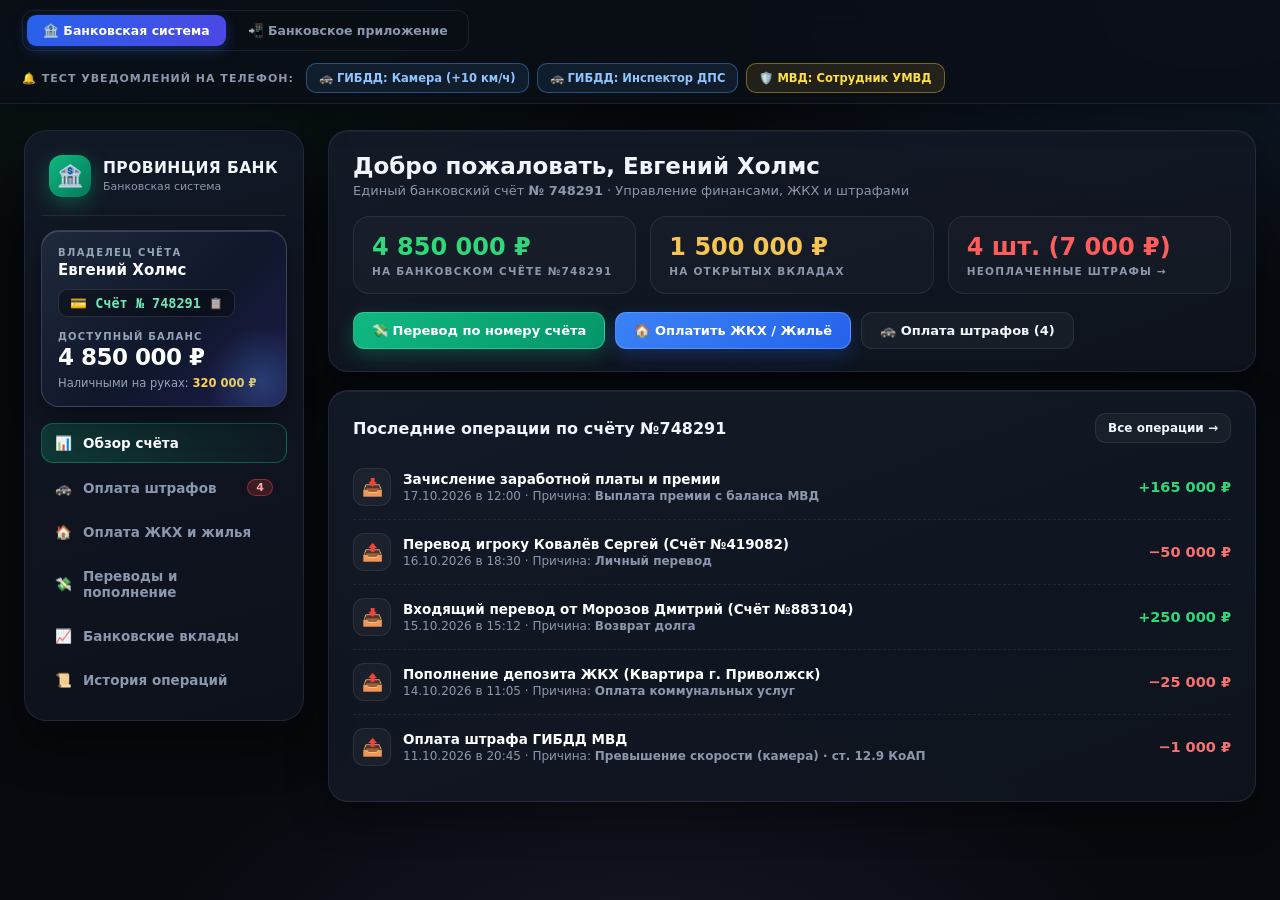
==== commit b121b4a8: "Update bank.html" ====
--- a/apps/bank.html
+++ b/apps/bank.html
@@ -32,7 +32,6 @@
 ::-webkit-scrollbar-thumb{background:#253042;border-radius:8px}
 button,input,select{font-family:inherit}
 
-/* Верхняя панель управления режимами и симулятором уведомлений */
 #topSwitchBar{
   min-height:60px;
   background:rgba(11,15,23,.9);
@@ -60,7 +59,6 @@
 .sim-btn.gibdd{border-color:rgba(77,163,255,.4);color:#93c5fd;background:rgba(77,163,255,.1)}
 .sim-btn.mvd{border-color:rgba(247,201,72,.4);color:#fde047;background:rgba(247,201,72,.1)}
 
-/* Всплывающее окно телефонного уведомления (Push / SMS) */
 #phoneAlertRoot{
   position:fixed;
   top:76px;
@@ -104,7 +102,6 @@
 .pn-act{color:var(--acc);font-weight:800;cursor:pointer;background:none;border:none;font-size:12px}
 .pn-act:hover{text-decoration:underline}
 
-/* ================= ТЕРМИНАЛ БАНКА (WEB / DESKTOP) ================= */
 #terminalWrap{max-width:1380px;margin:0 auto;padding:26px 24px 60px;display:grid;grid-template-columns:280px 1fr;gap:24px;align-items:start}
 .b-side{
   background:linear-gradient(165deg,rgba(20,27,42,.88),rgba(13,18,28,.94));
@@ -163,7 +160,6 @@
 .stat-box .v{font-size:24px;font-weight:900;margin-bottom:4px}
 .stat-box .l{font-size:10.5px;text-transform:uppercase;letter-spacing:1.2px;color:var(--mut);font-weight:800}
 
-/* Таблицы и списки штрафов с галочками */
 .fine-bar{
   display:flex;
   align-items:center;
@@ -201,7 +197,6 @@
 .fine-meta b{color:#d1d9e8}
 .fine-sum{font-size:16px;font-weight:900;color:var(--red);white-space:nowrap;text-align:right}
 
-/* Карточки жилья ЖКХ */
 .prop-card{background:rgba(255,255,255,.025);border:1px solid var(--line);border-radius:16px;padding:18px;display:flex;flex-direction:column;gap:12px}
 .prop-head{display:flex;justify-content:space-between;align-items:flex-start;gap:10px}
 .prop-head b{font-size:15.5px;display:block}
@@ -230,7 +225,6 @@
 .tx-amt.plus{color:var(--green)}
 .tx-amt.minus{color:#f87171}
 
-/* ================= МОБИЛЬНОЕ ПРИЛОЖЕНИЕ В СМАРТФОНЕ ================= */
 #phoneWrap{display:none;justify-content:center;align-items:center;padding:24px 14px 50px}
 .smartphone{
   width:420px;
@@ -276,11 +270,10 @@
 </head>
 <body>
 
-<!-- Верхняя панель переключения режима (Отделение банка / Смартфон) и теста уведомлений ГИБДД / МВД -->
 <div id="topSwitchBar">
   <div class="mode-tabs">
-    <button class="mode-tab on" id="tabTerminal" onclick="setViewMode('terminal')">🏦 Меню в отделении банка</button>
-    <button class="mode-tab" id="tabPhone" onclick="setViewMode('phone')">📲 Банковское приложение (Телефон)</button>
+    <button class="mode-tab on" id="tabTerminal" onclick="setViewMode('terminal')">🏦 Банковская система</button>
+    <button class="mode-tab" id="tabPhone" onclick="setViewMode('phone')">📲 Банковское приложение</button>
   </div>
 
   <div class="push-sim">
@@ -291,24 +284,23 @@
   </div>
 </div>
 
-<!-- Контейнер для всплывающих уведомлений телефона от ГИБДД МВД и от МВД -->
 <div id="phoneAlertRoot"></div>
 
-<!-- РЕЖИМ 1: ТЕРМИНАЛ / МЕНЮ В БАНКЕ -->
+<!-- РЕЖИМ 1: БАНКОВСКАЯ СИСТЕМА -->
 <div id="terminalWrap">
   <aside class="b-side">
     <div class="b-brand">
       <div class="b-brand-ic">🏦</div>
       <div>
         <b>ПРОВИНЦИЯ БАНК</b>
-        <span>Финансовая система</span>
+        <span>Банковская система</span>
       </div>
     </div>
 
     <div class="b-card-widget">
       <div class="bc-lbl">Владелец счёта</div>
-      <div class="bc-owner" id="uiOwnerName">Холмс Евгений</div>
-      <div class="bc-acc" onclick="copyAcc()" title="Нажмите, чтобы скопировать 6-значный счёт">
+      <div class="bc-owner" id="uiOwnerName">Евгений Холмс</div>
+      <div class="bc-acc" onclick="copyAcc()" title="Нажмите, чтобы скопировать банковский счёт">
         <span>💳 Счёт № <b id="uiAccNum">748291</b></span>
         <span style="font-size:11px;opacity:.7">📋</span>
       </div>
@@ -323,7 +315,7 @@
   <main class="b-main" id="deskMain"></main>
 </div>
 
-<!-- РЕЖИМ 2: МОБИЛЬНОЕ ПРИЛОЖЕНИЕ БАНКА В ТЕЛЕФОНЕ -->
+<!-- РЕЖИМ 2: БАНКОВСКОЕ ПРИЛОЖЕНИЕ -->
 <div id="phoneWrap">
   <div class="smartphone">
     <div class="sp-screen">
@@ -340,30 +332,26 @@
 <div id="troot"></div>
 
 <script>
-/* ===================== ДАННЫЕ БАНКОВСКОЙ СИСТЕМЫ ===================== */
 var VIEW_MODE = (location.search.indexOf('mode=phone') >= 0) ? 'phone' : 'terminal';
 var CUR_TAB = 'overview';
 
 var PLAYER = {
-  name: 'Холмс Евгений',
+  name: 'Евгений Холмс',
   uid: 'K8W4C6',
-  account: '748291', /* 6-значный банковский счёт */
+  account: '748291',
   balance: 4850000,
   cash: 320000
 };
 
-/* Недвижимость игрока (ЖКХ и депозит за жильё) */
 var PROPERTIES = [
-  { id: 'p1', type: 'Квартира · Комфорт+', address: 'г. Приволжск, ул. Ленина, д. 14, кв. 42', ratePerDay: 2500, deposit: 35000, maxDays: 30 },
+  { id: 'p1', type: 'Квартира', address: 'г. Приволжск, ул. Ленина, д. 14, кв. 42', ratePerDay: 2500, deposit: 35000, maxDays: 30 },
   { id: 'p2', type: 'Частный дом с гаражом', address: 'г. Мирный, коттеджный посёлок, уч. 8', ratePerDay: 6000, deposit: 48000, maxDays: 30 }
 ];
 
-/* Вклады игрока */
 var DEPOSITS = [
   { id: 'd1', name: 'Вклад «Накопительный»', rate: '8.5% годовых', amount: 1500000, profit: 42500, since: '01.09.2026', canTopUp: true }
 ];
 
-/* Неоплаченные штрафы (как с камер, так и от сотрудников с указанием статьи, ника и фракции) */
 var FINES = [
   {
     id: 'f1',
@@ -376,7 +364,7 @@
     article: 'ст. 12.12 ч.1 КоАП',
     car: 'В777АК 52 · Toyota Camry',
     officer: null,
-    faction: 'ЦАФАП ГИБДД МВД',
+    faction: 'ГИБДД МВД',
     amount: 1500
   },
   {
@@ -390,7 +378,7 @@
     article: 'ст. 12.9 ч.2 КоАП',
     car: 'В777АК 52 · Toyota Camry',
     officer: null,
-    faction: 'ЦАФАП ГИБДД МВД',
+    faction: 'ГИБДД МВД',
     amount: 500
   },
   {
@@ -423,17 +411,16 @@
   }
 ];
 
-/* История переводов, пополнений и оплат (дата, время, сумма, причина) */
 var HISTORY = [
-  { date: '17.10.2026', time: '12:00', type: 'plus', title: 'Зачисление заработной платы и премии', reason: 'Выплата казначейства МВД · счёт №748291', amount: 165000 },
-  { date: '16.10.2026', time: '18:30', type: 'minus', title: 'Перевод игроку Ковалёв Сергей (Счёт №419082)', reason: 'Возврат долга за ремонт служебного авто', amount: 50000 },
-  { date: '15.10.2026', time: '15:12', type: 'plus', title: 'Входящий перевод от Морозов Дмитрий (Счёт №883104)', reason: 'Совместная покупка гаража', amount: 250000 },
-  { date: '14.10.2026', time: '11:05', type: 'minus', title: 'Пополнение депозита ЖКХ (Квартира г. Приволжск)', reason: 'Оплата коммунальных услуг на 10 дней', amount: 25000 },
+  { date: '17.10.2026', time: '12:00', type: 'plus', title: 'Зачисление заработной платы и премии', reason: 'Выплата премии с баланса МВД', amount: 165000 },
+  { date: '16.10.2026', time: '18:30', type: 'minus', title: 'Перевод игроку Ковалёв Сергей (Счёт №419082)', reason: 'Личный перевод', amount: 50000 },
+  { date: '15.10.2026', time: '15:12', type: 'plus', title: 'Входящий перевод от Морозов Дмитрий (Счёт №883104)', reason: 'Возврат долга', amount: 250000 },
+  { date: '14.10.2026', time: '11:05', type: 'minus', title: 'Пополнение депозита ЖКХ (Квартира г. Приволжск)', reason: 'Оплата коммунальных услуг', amount: 25000 },
   { date: '11.10.2026', time: '20:45', type: 'minus', title: 'Оплата штрафа ГИБДД МВД', reason: 'Превышение скорости (камера) · ст. 12.9 КоАП', amount: 1000 }
 ];
 
-/* Справочник счетов игроков для быстрых переводов */
 var KNOWN_ACCOUNTS = {
+  '123456': 'Романов Алексей',
   '419082': 'Ковалёв Сергей',
   '883104': 'Морозов Дмитрий',
   '552910': 'Лебедев Максим',
@@ -462,7 +449,6 @@
   toast('✓ Номер банковского счёта №' + PLAYER.account + ' скопирован');
 }
 
-/* ===================== СИСТЕМА PUSH-УВЕДОМЛЕНИЙ ТЕЛЕФОНА (ГИБДД МВД vs МВД) ===================== */
 function triggerPush(preset) {
   var data;
   if (preset === 'gibdd_cam') {
@@ -486,7 +472,7 @@
         article: 'ст. 12.9 КоАП',
         car: 'В777АК 52 · Toyota Camry',
         officer: null,
-        faction: 'ЦАФАП ГИБДД МВД',
+        faction: 'ГИБДД МВД',
         amount: sum
       }
     };
@@ -559,10 +545,9 @@
   setTimeout(function() { if (box && box.parentNode) box.remove(); }, 9500);
 }
 
-/* ===================== РЕНДЕР РАЗДЕЛОВ БАНКА ===================== */
 var NAV_ITEMS = [
   ['overview', '📊', 'Обзор счёта'],
-  ['fines',    '🚓', 'Штрафы ГИБДД / МВД'],
+  ['fines',    '🚓', 'Оплата штрафов'],
   ['housing',  '🏠', 'Оплата ЖКХ и жилья'],
   ['transfer', '💸', 'Переводы и пополнение'],
   ['deposits', '📈', 'Банковские вклады'],
@@ -604,9 +589,9 @@
       '<div class="stat-box" style="cursor:pointer" onclick="goTab(\'fines\')"><div class="v" style="color:' + (FINES.length ? 'var(--red)' : 'var(--green)') + '">' + FINES.length + ' шт. (' + fmt(totalFines) + ' ₽)</div><div class="l">Неоплаченные штрафы →</div></div>' +
     '</div>' +
     '<div style="display:flex;gap:10px;flex-wrap:wrap">' +
-      '<button class="btn" onclick="goTab(\'transfer\')">💸 Перевести по счёту</button>' +
+      '<button class="btn" onclick="goTab(\'transfer\')">💸 Перевод по номеру счёта</button>' +
       '<button class="btn blue" onclick="goTab(\'housing\')">🏠 Оплатить ЖКХ / Жильё</button>' +
-      '<button class="btn ghost" onclick="goTab(\'fines\')">🚓 Оплатить штрафы (' + FINES.length + ')</button>' +
+      '<button class="btn ghost" onclick="goTab(\'fines\')">🚓 Оплата штрафов (' + FINES.length + ')</button>' +
     '</div>' +
   '</div>' +
   '<div class="b-panel">' +
@@ -618,10 +603,9 @@
   '</div>';
 }
 
-/* Раздел оплаты штрафов по пунктам с галочками */
 function renderFinesSection() {
   if (!FINES.length) {
-    return '<div class="b-panel"><div class="b-h1">🚓 Оплата штрафов ГИБДД и МВД</div><div class="b-sub">Все штрафы погашены</div><div style="padding:30px;text-align:center;color:var(--green);font-weight:800">✅ У вас нет неоплаченных штрафов!</div></div>';
+    return '<div class="b-panel"><div class="b-h1">🚓 Оплата штрафов</div><div class="b-sub">Все штрафы погашены</div><div style="padding:30px;text-align:center;color:var(--green);font-weight:800">✅ У вас нет неоплаченных штрафов!</div></div>';
   }
   var selCount = 0, selSum = 0, allSum = 0;
   FINES.forEach(function(f) {
@@ -635,7 +619,7 @@
       ? '<span class="f-badge cam">📷 Городская камера · ' + f.sender + '</span>'
       : '<span class="f-badge emp">👮 Выписал сотрудник · ' + f.sender + '</span>';
     var details = f.kind === 'cam'
-      ? 'Дата: <b>' + f.date + ' в ' + f.time + '</b> · Статус: <b>Автофиксация ЦАФАП</b> · ТС: <b>' + f.car + '</b> · Статья: <b>' + f.article + '</b>'
+      ? 'Дата: <b>' + f.date + ' в ' + f.time + '</b> · Статус: <b>Автофиксация городской камерой</b> · ТС: <b>' + f.car + '</b> · Статья: <b>' + f.article + '</b>'
       : 'Дата: <b>' + f.date + ' в ' + f.time + '</b> · Статья: <b>' + f.article + '</b><br>Выписал: <b>' + f.officer + '</b> · Подразделение: <b>' + f.faction + '</b>' + (f.car ? ' · ТС: <b>' + f.car + '</b>' : '');
     return '<label class="fine-item' + (f.checked ? ' checked' : '') + '">' +
       '<input type="checkbox" ' + (f.checked ? 'checked' : '') + ' onchange="toggleFine(' + idx + ',this.checked)">' +
@@ -649,7 +633,7 @@
   }).join('');
 
   return '<div class="b-panel">' +
-    '<div class="b-h1">🚓 Оплата штрафов (ГИБДД МВД / МВД)</div>' +
+    '<div class="b-h1">🚓 Оплата штрафов</div>' +
     '<div class="b-sub">Отметьте галочками штрафы, которые хотите оплатить сейчас, либо оплатите все сразу</div>' +
     '<div class="fine-bar">' +
       '<label style="display:flex;align-items:center;gap:9px;cursor:pointer;font-weight:800;font-size:13px">' +
@@ -696,7 +680,6 @@
   paySelectedFines();
 };
 
-/* Раздел оплаты ЖКХ и пополнения депозита за жильё */
 function renderHousingSection() {
   var cards = PROPERTIES.map(function(p, idx) {
     var daysLeft = Math.floor(p.deposit / p.ratePerDay);
@@ -738,7 +721,7 @@
   HISTORY.unshift({
     date: nowDate(), time: nowTime(), type: 'minus',
     title: 'Пополнение депозита ЖКХ (' + p.type + ')',
-    reason: p.address,
+    reason: 'Оплата коммунальных услуг',
     amount: cost
   });
   renderAll();
@@ -746,20 +729,19 @@
 };
 window.topUpHousingMax = function(idx) { topUpHousing(idx, 30); };
 
-/* Раздел переводов по 6-значному счёту и пополнения */
 function renderTransferSection() {
   return '<div class="b-panel">' +
-    '<div class="b-h1">💸 Перевод другому игроку по номеру счёта</div>' +
+    '<div class="b-h1">💸 Перевод по номеру счёта</div>' +
     '<div class="b-sub">Ваш счёт отправителя: <b>№ ' + PLAYER.account + ' (' + PLAYER.name + ')</b></div>' +
     '<div class="b-grid2">' +
-      '<div><label class="flab">6-значный банковский счёт получателя *</label><input class="inp" id="trAcc" maxlength="6" placeholder="Например: 419082 (Ковалёв С.)"></div>' +
+      '<div><label class="flab">Банковский счёт получателя *</label><input class="inp" id="trAcc" maxlength="6" placeholder="Например: 123456"></div>' +
       '<div><label class="flab">Сумма перевода, ₽ *</label><input class="inp" id="trAmt" type="number" value="50000" min="100" step="1000"></div>' +
-      '<div style="grid-column:1/-1"><label class="flab">Причина / комментарий к переводу *</label><input class="inp" id="trReason" placeholder="Например: Оплата по договору / Покупка автомобиля"></div>' +
+      '<div style="grid-column:1/-1"><label class="flab">Причина / комментарий к переводу *</label><input class="inp" id="trReason" placeholder="Например: Личный перевод / Покупка имущества"></div>' +
     '</div>' +
     '<div style="margin-top:14px"><button class="btn" onclick="doTransfer()">💸 Отправить перевод</button></div>' +
   '</div>' +
   '<div class="b-panel">' +
-    '<div class="b-h1">🏧 Операции с наличными (Касса / Банкомат)</div>' +
+    '<div class="b-h1">🏧 Операции с наличными</div>' +
     '<div class="b-sub">На руках: <b>' + fmt(PLAYER.cash) + ' ₽</b> · На счёте №' + PLAYER.account + ': <b>' + fmt(PLAYER.balance) + ' ₽</b></div>' +
     '<div style="display:flex;gap:10px;flex-wrap:wrap;align-items:center">' +
       '<input class="inp" id="cashAmt" type="number" value="100000" style="max-width:220px">' +
@@ -773,20 +755,20 @@
   var acc = (document.getElementById('trAcc').value || '').trim();
   var amt = parseInt(document.getElementById('trAmt').value, 10) || 0;
   var rsn = (document.getElementById('trReason').value || '').trim();
-  if (!/^\d{6}$/.test(acc)) { toast('Введите корректный 6-значный номер счёта (например, 419082)'); return; }
+  if (!/^\d{6}$/.test(acc)) { toast('Введите корректный 6-значный номер счёта (например: 123456)'); return; }
   if (acc === PLAYER.account) { toast('Нельзя перевести на собственный счёт'); return; }
   if (amt <= 0 || amt > PLAYER.balance) { toast('Некорректная сумма или недостаточно средств'); return; }
   if (!rsn) { toast('Укажите причину перевода'); return; }
-  var recName = KNOWN_ACCOUNTS[acc] || ('Игрок со счётом №' + acc);
+  var recName = KNOWN_ACCOUNTS[acc] || ('Счёт №' + acc);
   PLAYER.balance -= amt;
   HISTORY.unshift({
     date: nowDate(), time: nowTime(), type: 'minus',
-    title: 'Перевод игроку ' + recName + ' (Счёт №' + acc + ')',
+    title: 'Перевод на счёт №' + acc + (KNOWN_ACCOUNTS[acc] ? ' (' + KNOWN_ACCOUNTS[acc] + ')' : ''),
     reason: rsn,
     amount: amt
   });
   renderAll();
-  toast('✓ Перевод ' + fmt(amt) + ' ₽ на счёт №' + acc + ' (' + recName + ') выполнен');
+  toast('✓ Перевод ' + fmt(amt) + ' ₽ на счёт №' + acc + ' выполнен');
 };
 
 window.doCashOp = function(dir) {
@@ -795,18 +777,17 @@
   if (dir === 'in') {
     if (PLAYER.cash < amt) { toast('Недостаточно наличных на руках'); return; }
     PLAYER.cash -= amt; PLAYER.balance += amt;
-    HISTORY.unshift({ date: nowDate(), time: nowTime(), type: 'plus', title: 'Пополнение банковского счёта №' + PLAYER.account, reason: 'Внесение наличных через банкомат', amount: amt });
+    HISTORY.unshift({ date: nowDate(), time: nowTime(), type: 'plus', title: 'Пополнение банковского счёта №' + PLAYER.account, reason: 'Внесение наличных', amount: amt });
     toast('✓ Счёт пополнен на ' + fmt(amt) + ' ₽');
   } else {
     if (PLAYER.balance < amt) { toast('Недостаточно средств на счёте'); return; }
     PLAYER.balance -= amt; PLAYER.cash += amt;
-    HISTORY.unshift({ date: nowDate(), time: nowTime(), type: 'minus', title: 'Снятие наличных со счёта №' + PLAYER.account, reason: 'Выдача наличных через банкомат', amount: amt });
+    HISTORY.unshift({ date: nowDate(), time: nowTime(), type: 'minus', title: 'Снятие наличных со счёта №' + PLAYER.account, reason: 'Выдача наличных', amount: amt });
     toast('✓ Снято наличными: ' + fmt(amt) + ' ₽');
   }
   renderAll();
 };
 
-/* Раздел банковских вкладов */
 function renderDepositsSection() {
   var list = DEPOSITS.map(function(d, idx) {
     return '<div class="prop-card">' +
@@ -853,7 +834,6 @@
   renderAll(); toast('✓ Открыт новый вклад на 500 000 ₽');
 };
 
-/* Раздел истории операций */
 function txRowHtml(tx) {
   var isPlus = tx.type === 'plus';
   return '<div class="tx-row">' +
@@ -876,14 +856,12 @@
   '</div>';
 }
 
-/* ===================== ОБЩИЙ РЕНДЕР ТЕРМИНАЛА И СМАРТФОНА ===================== */
 function renderAll() {
   document.getElementById('uiOwnerName').textContent = PLAYER.name;
   document.getElementById('uiAccNum').textContent = PLAYER.account;
   document.getElementById('uiBalance').textContent = fmt(PLAYER.balance) + ' ₽';
   document.getElementById('uiCash').textContent = fmt(PLAYER.cash) + ' ₽';
 
-  /* Навигация терминала */
   document.getElementById('deskNav').innerHTML = NAV_ITEMS.map(function(it) {
     var bdg = (it[0] === 'fines' && FINES.length) ? '<span class="bdg">' + FINES.length + '</span>' : '';
     return '<div class="b-ni' + (CUR_TAB === it[0] ? ' on' : '') + '" onclick="goTab(\'' + it[0] + '\')"><span>' + it[1] + '</span><span>' + it[2] + '</span>' + bdg + '</div>';
@@ -892,7 +870,6 @@
   var contentHtml = buildSectionHtml();
   document.getElementById('deskMain').innerHTML = contentHtml;
 
-  /* Рендер мобильной версии внутри смартфона */
   var mobHeader = '<div class="b-card-widget" style="margin-bottom:14px">' +
     '<div class="bc-lbl">Провинция Банк Онлайн · ' + PLAYER.name + '</div>' +
     '<div class="bc-acc" onclick="copyAcc()">💳 Счёт № ' + PLAYER.account + ' 📋</div>' +
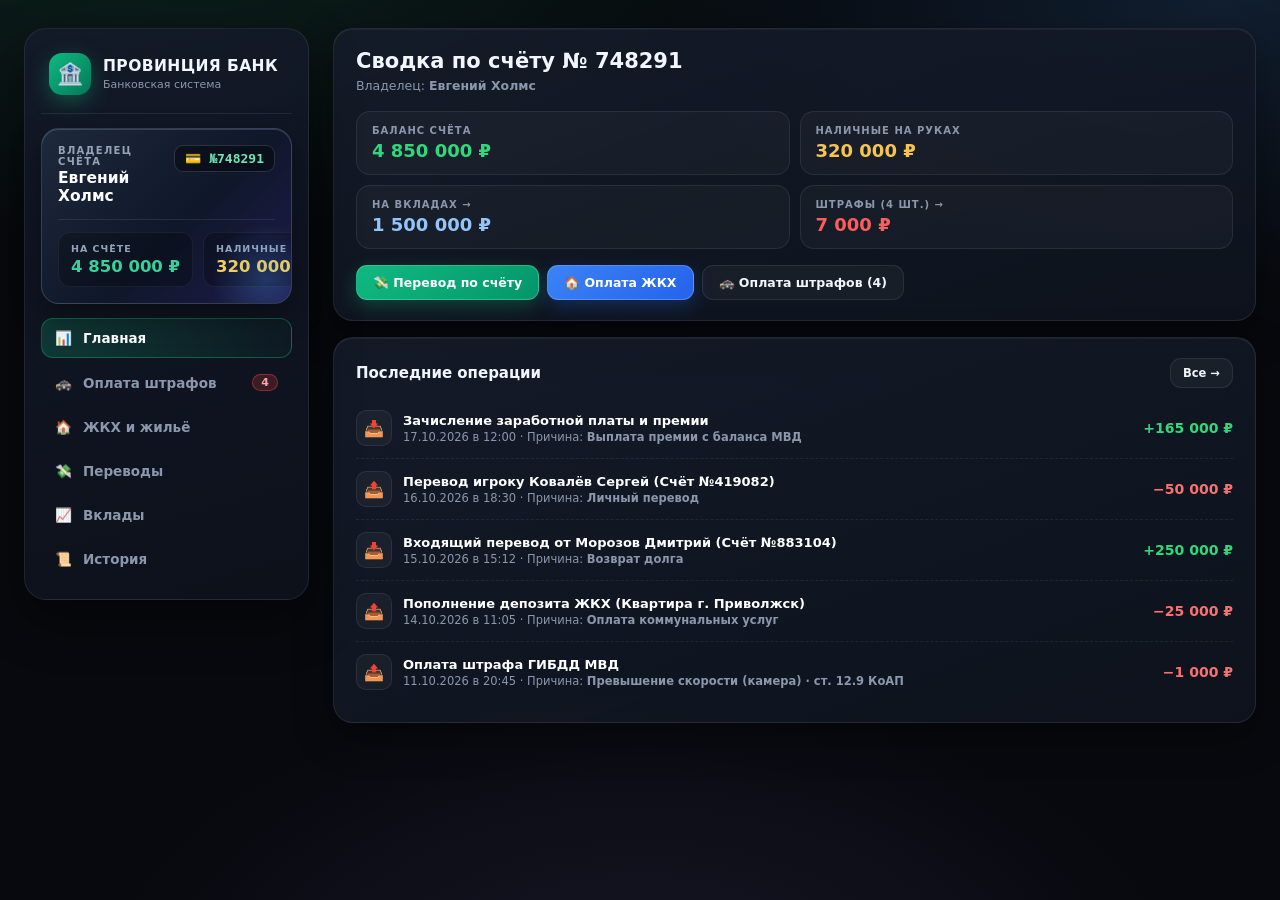
==== commit 6a2faf97: "Update bank.html" ====
--- a/apps/bank.html
+++ b/apps/bank.html
@@ -32,84 +32,15 @@
 ::-webkit-scrollbar-thumb{background:#253042;border-radius:8px}
 button,input,select{font-family:inherit}
 
-#topSwitchBar{
-  min-height:60px;
-  background:rgba(11,15,23,.9);
-  backdrop-filter:blur(16px);
-  border-bottom:1px solid var(--line);
-  padding:10px 22px;
-  display:flex;
-  align-items:center;
-  justify-content:space-between;
-  flex-wrap:wrap;
-  gap:12px;
-  position:sticky;
-  top:0;
-  z-index:100;
-  box-shadow:0 8px 30px rgba(0,0,0,.45);
-}
-.mode-tabs{display:flex;gap:6px;background:#090d14;padding:4px;border-radius:12px;border:1px solid var(--line)}
-.mode-tab{padding:8px 16px;border-radius:9px;border:none;background:transparent;color:var(--mut);font-weight:800;font-size:12.5px;cursor:pointer;transition:.2s;display:flex;align-items:center;gap:7px}
-.mode-tab.on{background:linear-gradient(135deg,#2563eb,#4f46e5);color:#fff;box-shadow:0 4px 14px rgba(37,99,235,.35)}
-
-.push-sim{display:flex;align-items:center;gap:8px;flex-wrap:wrap}
-.push-sim-lbl{font-size:11px;font-weight:800;text-transform:uppercase;letter-spacing:1px;color:var(--mut);margin-right:4px}
-.sim-btn{padding:7px 12px;border-radius:10px;border:1px solid var(--line);background:rgba(255,255,255,.04);color:var(--txt);font-size:11.5px;font-weight:700;cursor:pointer;transition:.18s;display:inline-flex;align-items:center;gap:6px}
-.sim-btn:hover{transform:translateY(-1px);background:rgba(255,255,255,.09)}
-.sim-btn.gibdd{border-color:rgba(77,163,255,.4);color:#93c5fd;background:rgba(77,163,255,.1)}
-.sim-btn.mvd{border-color:rgba(247,201,72,.4);color:#fde047;background:rgba(247,201,72,.1)}
-
-#phoneAlertRoot{
-  position:fixed;
-  top:76px;
-  right:24px;
-  z-index:900;
-  display:flex;
-  flex-direction:column;
-  gap:12px;
-  width:380px;
-  max-width:calc(100vw - 32px);
-  pointer-events:none;
-}
-.ph-notif{
-  pointer-events:auto;
-  background:linear-gradient(155deg,rgba(22,29,44,.97),rgba(13,18,28,.98));
-  backdrop-filter:blur(20px);
-  border:1px solid rgba(255,255,255,.14);
-  border-radius:22px;
-  padding:16px 18px;
-  box-shadow:0 24px 60px rgba(0,0,0,.75),inset 0 1px 0 rgba(255,255,255,.12);
-  animation:notifIn .35s cubic-bezier(.2,1,.3,1);
-  position:relative;
-  overflow:hidden;
-}
-@keyframes notifIn{from{opacity:0;transform:translateY(-20px) scale(.95)}}
-.ph-notif.gibdd{border-left:4px solid #38bdf8}
-.ph-notif.mvd{border-left:4px solid #f59e0b}
-.pn-top{display:flex;align-items:center;justify-content:space-between;gap:10px;margin-bottom:8px}
-.pn-sender{display:flex;align-items:center;gap:8px;font-weight:900;font-size:12px;letter-spacing:.6px;text-transform:uppercase}
-.pn-ic{width:28px;height:28px;border-radius:8px;display:flex;align-items:center;justify-content:center;font-size:15px}
-.ph-notif.gibdd .pn-ic{background:rgba(56,189,248,.18);border:1px solid rgba(56,189,248,.4)}
-.ph-notif.gibdd .pn-sender{color:#7dd3fc}
-.ph-notif.mvd .pn-ic{background:rgba(245,158,11,.18);border:1px solid rgba(245,158,11,.4)}
-.ph-notif.mvd .pn-sender{color:#fcd34d}
-.pn-time{font-size:11px;color:var(--mut);font-weight:600}
-.pn-close{background:transparent;border:none;color:var(--mut);cursor:pointer;font-size:14px;padding:2px 6px}
-.pn-title{font-weight:800;font-size:13.5px;color:#fff;margin-bottom:5px}
-.pn-body{font-size:12.5px;line-height:1.5;color:#d1d9e8}
-.pn-foot{margin-top:10px;padding-top:8px;border-top:1px dashed rgba(255,255,255,.1);display:flex;justify-content:space-between;align-items:center;font-size:11.5px}
-.pn-sum{font-weight:900;color:var(--red);font-size:13px}
-.pn-act{color:var(--acc);font-weight:800;cursor:pointer;background:none;border:none;font-size:12px}
-.pn-act:hover{text-decoration:underline}
-
-#terminalWrap{max-width:1380px;margin:0 auto;padding:26px 24px 60px;display:grid;grid-template-columns:280px 1fr;gap:24px;align-items:start}
+/* ================= БАНКОВСКАЯ СИСТЕМА (МЕНЮ В БАНКЕ) ================= */
+#terminalWrap{max-width:1380px;margin:0 auto;padding:28px 24px 60px;display:grid;grid-template-columns:285px 1fr;gap:24px;align-items:start}
 .b-side{
   background:linear-gradient(165deg,rgba(20,27,42,.88),rgba(13,18,28,.94));
   border:1px solid var(--line);
   border-radius:22px;
   padding:20px 16px;
   position:sticky;
-  top:84px;
+  top:24px;
   box-shadow:0 20px 50px rgba(0,0,0,.45);
 }
 .b-brand{display:flex;align-items:center;gap:12px;padding:4px 8px 18px;border-bottom:1px solid var(--line);margin-bottom:14px}
@@ -122,20 +53,32 @@
   border:1px solid rgba(148,163,184,.25);
   border-radius:18px;
   padding:16px;
-  margin-bottom:16px;
+  margin-bottom:14px;
   position:relative;
   overflow:hidden;
   box-shadow:0 12px 30px rgba(0,0,0,.4),inset 0 1px 0 rgba(255,255,255,.15);
 }
-.b-card-widget::after{content:'';position:absolute;right:-30px;bottom:-30px;width:110px;height:110px;border-radius:50%;background:radial-gradient(circle,rgba(77,163,255,.25),transparent 70%)}
-.bc-lbl{font-size:10px;text-transform:uppercase;letter-spacing:1.4px;color:#94a3b8;font-weight:800}
-.bc-owner{font-size:15px;font-weight:800;color:#fff;margin-top:3px}
-.bc-acc{display:inline-flex;align-items:center;gap:8px;background:rgba(0,0,0,.35);border:1px solid rgba(255,255,255,.12);padding:5px 11px;border-radius:9px;margin-top:10px;font-family:monospace;font-size:13.5px;font-weight:800;color:#6ee7b7;cursor:pointer}
+.b-card-widget::after{content:'';position:absolute;right:-30px;bottom:-30px;width:110px;height:110px;border-radius:50%;background:radial-gradient(circle,rgba(77,163,255,.25),transparent 70%);pointer-events:none}
+.bc-top-row{display:flex;justify-content:space-between;align-items:flex-start;gap:8px}
+.bc-lbl{font-size:10px;text-transform:uppercase;letter-spacing:1.3px;color:#94a3b8;font-weight:800}
+.bc-owner{font-size:15.5px;font-weight:800;color:#fff;margin-top:2px}
+.bc-acc{display:inline-flex;align-items:center;gap:6px;background:rgba(0,0,0,.38);border:1px solid rgba(255,255,255,.14);padding:5px 10px;border-radius:9px;font-family:monospace;font-size:13px;font-weight:800;color:#6ee7b7;cursor:pointer;white-space:nowrap}
 .bc-acc:hover{border-color:#6ee7b7}
-.bc-bal-lbl{font-size:10px;text-transform:uppercase;letter-spacing:1.2px;color:#94a3b8;margin-top:14px;font-weight:700}
-.bc-bal{font-size:23px;font-weight:900;color:#fff;margin-top:2px;letter-spacing:-.5px}
-.bc-cash{font-size:11.5px;color:#94a3b8;margin-top:6px}
-.bc-cash b{color:#fcd34d}
+
+/* Удобная сетка сумм в карточке банка */
+.bc-sums-grid{
+  display:grid;
+  grid-template-columns:1fr 1fr;
+  gap:10px;
+  margin-top:14px;
+  padding-top:12px;
+  border-top:1px solid rgba(255,255,255,.09);
+}
+.bc-sum-item{background:rgba(0,0,0,.25);border:1px solid rgba(255,255,255,.06);border-radius:12px;padding:10px 12px}
+.bc-sum-item .s-l{font-size:9.5px;text-transform:uppercase;letter-spacing:1px;color:#94a3b8;font-weight:800}
+.bc-sum-item .s-v{font-size:16.5px;font-weight:900;color:#fff;margin-top:3px;white-space:nowrap}
+.bc-sum-item .s-v.green{color:#34d399}
+.bc-sum-item .s-v.gold{color:#fcd34d}
 
 .b-nav{display:flex;flex-direction:column;gap:4px}
 .b-ni{display:flex;align-items:center;gap:11px;padding:11px 13px;border-radius:12px;color:var(--mut);font-weight:700;font-size:13.5px;cursor:pointer;transition:.18s;border:1px solid transparent}
@@ -148,116 +91,158 @@
   background:linear-gradient(160deg,rgba(22,29,44,.84),rgba(15,20,31,.9));
   border:1px solid var(--line);
   border-radius:20px;
-  padding:22px 24px;
-  margin-bottom:18px;
+  padding:20px 22px;
+  margin-bottom:16px;
   box-shadow:0 14px 38px rgba(0,0,0,.35),inset 0 1px 0 rgba(255,255,255,.05);
 }
-.b-h1{font-size:23px;font-weight:900;margin-bottom:4px}
-.b-sub{font-size:13px;color:var(--mut);margin-bottom:18px}
-.b-grid2{display:grid;grid-template-columns:repeat(auto-fit,minmax(280px,1fr));gap:16px}
-.b-grid3{display:grid;grid-template-columns:repeat(auto-fit,minmax(200px,1fr));gap:14px;margin-bottom:18px}
-.stat-box{background:rgba(255,255,255,.025);border:1px solid var(--line);border-radius:16px;padding:16px 18px}
-.stat-box .v{font-size:24px;font-weight:900;margin-bottom:4px}
-.stat-box .l{font-size:10.5px;text-transform:uppercase;letter-spacing:1.2px;color:var(--mut);font-weight:800}
+.b-h1{font-size:21px;font-weight:900;margin-bottom:4px}
+.b-sub{font-size:12.5px;color:var(--mut);margin-bottom:16px;line-height:1.45}
+.b-grid2{display:grid;grid-template-columns:repeat(auto-fit,minmax(240px,1fr));gap:14px}
+.b-grid-sums{display:grid;grid-template-columns:repeat(2,1fr);gap:10px;margin-bottom:16px}
+.stat-box{background:rgba(255,255,255,.03);border:1px solid var(--line);border-radius:14px;padding:13px 15px}
+.stat-box .l{font-size:10px;text-transform:uppercase;letter-spacing:1px;color:var(--mut);font-weight:800}
+.stat-box .v{font-size:18px;font-weight:900;margin-top:4px}
 
 .fine-bar{
   display:flex;
   align-items:center;
   justify-content:space-between;
   flex-wrap:wrap;
-  gap:12px;
+  gap:10px;
   background:rgba(15,23,42,.75);
   border:1px solid rgba(255,255,255,.1);
   border-radius:14px;
-  padding:13px 16px;
-  margin-bottom:14px;
+  padding:12px 14px;
+  margin-bottom:12px;
 }
 .fine-item{
   display:flex;
   align-items:flex-start;
-  gap:14px;
+  gap:12px;
   background:rgba(255,255,255,.025);
   border:1px solid var(--line);
-  border-radius:15px;
-  padding:15px 18px;
+  border-radius:14px;
+  padding:14px 16px;
   margin-bottom:10px;
   transition:.18s;
   cursor:pointer;
 }
 .fine-item:hover{border-color:rgba(255,255,255,.2);background:rgba(255,255,255,.04)}
-.fine-item.checked{border-color:rgba(77,163,255,.55);background:rgba(77,163,255,.07)}
-.fine-item input[type=checkbox]{width:19px;height:19px;margin-top:2px;accent-color:#3b82f6;cursor:pointer;flex:0 0 19px}
+.fine-item.checked{border-color:rgba(77,163,255,.55);background:rgba(77,163,255,.08)}
+.fine-item.focus-pulse{border-color:#f59e0b;box-shadow:0 0 0 2px rgba(245,158,11,.35)}
+.fine-item input[type=checkbox]{width:18px;height:18px;margin-top:2px;accent-color:#3b82f6;cursor:pointer;flex:0 0 18px}
 .fine-info{flex:1;min-width:0}
 .fine-top{display:flex;align-items:center;gap:8px;flex-wrap:wrap;margin-bottom:5px}
-.f-badge{padding:3px 9px;border-radius:7px;font-size:10.5px;font-weight:800;letter-spacing:.4px;text-transform:uppercase}
+.f-badge{padding:3px 8px;border-radius:7px;font-size:10px;font-weight:800;letter-spacing:.4px;text-transform:uppercase}
 .f-badge.cam{background:rgba(56,189,248,.14);color:#7dd3fc;border:1px solid rgba(56,189,248,.35)}
 .f-badge.emp{background:rgba(245,158,11,.14);color:#fcd34d;border:1px solid rgba(245,158,11,.35)}
-.fine-title{font-weight:800;font-size:14.5px;color:#fff}
-.fine-meta{font-size:12.5px;color:var(--mut);margin-top:4px;line-height:1.5}
+.fine-title{font-weight:800;font-size:13.5px;color:#fff}
+.fine-meta{font-size:12px;color:var(--mut);margin-top:4px;line-height:1.45}
 .fine-meta b{color:#d1d9e8}
-.fine-sum{font-size:16px;font-weight:900;color:var(--red);white-space:nowrap;text-align:right}
-
-.prop-card{background:rgba(255,255,255,.025);border:1px solid var(--line);border-radius:16px;padding:18px;display:flex;flex-direction:column;gap:12px}
+.fine-sum{font-size:15px;font-weight:900;color:var(--red);white-space:nowrap;text-align:right}
+
+.prop-card{background:rgba(255,255,255,.025);border:1px solid var(--line);border-radius:16px;padding:16px;display:flex;flex-direction:column;gap:11px}
 .prop-head{display:flex;justify-content:space-between;align-items:flex-start;gap:10px}
-.prop-head b{font-size:15.5px;display:block}
-.prop-head span{font-size:12px;color:var(--mut)}
-.prop-days{padding:4px 10px;border-radius:9px;font-size:11.5px;font-weight:800;background:rgba(47,217,122,.14);color:#6ee7b7;border:1px solid rgba(47,217,122,.35);white-space:nowrap}
+.prop-head b{font-size:15px;display:block}
+.prop-head span{font-size:11.5px;color:var(--mut)}
+.prop-days{padding:4px 9px;border-radius:9px;font-size:11px;font-weight:800;background:rgba(47,217,122,.14);color:#6ee7b7;border:1px solid rgba(47,217,122,.35);white-space:nowrap}
 .prop-bar{height:8px;background:#1e293b;border-radius:6px;overflow:hidden}
 .prop-bar>div{height:100%;background:linear-gradient(90deg,#10b981,#34d399);border-radius:6px}
 
-.inp,.sel{background:#0b0f17;border:1px solid rgba(255,255,255,.12);color:var(--txt);padding:10px 14px;border-radius:11px;font-size:13.5px;outline:none;width:100%}
+.inp,.sel{background:#0b0f17;border:1px solid rgba(255,255,255,.12);color:var(--txt);padding:10px 13px;border-radius:11px;font-size:13.5px;outline:none;width:100%}
 .inp:focus,.sel:focus{border-color:var(--acc);box-shadow:0 0 0 3px rgba(77,163,255,.15)}
-.flab{display:block;font-size:10.5px;text-transform:uppercase;letter-spacing:1.1px;color:var(--mut);font-weight:800;margin-bottom:6px}
-.btn{background:linear-gradient(135deg,#10b981,#059669);border:1px solid rgba(110,231,183,.35);color:#fff;padding:10px 18px;border-radius:11px;font-weight:800;font-size:13px;cursor:pointer;transition:.18s;box-shadow:0 6px 18px rgba(16,185,129,.28)}
+.flab{display:block;font-size:10px;text-transform:uppercase;letter-spacing:1.1px;color:var(--mut);font-weight:800;margin-bottom:6px}
+.btn{background:linear-gradient(135deg,#10b981,#059669);border:1px solid rgba(110,231,183,.35);color:#fff;padding:9px 16px;border-radius:11px;font-weight:800;font-size:12.5px;cursor:pointer;transition:.18s;box-shadow:0 6px 18px rgba(16,185,129,.28)}
 .btn:hover{filter:brightness(1.1);transform:translateY(-1px)}
 .btn.blue{background:linear-gradient(135deg,#3b82f6,#2563eb);border-color:rgba(147,197,253,.35);box-shadow:0 6px 18px rgba(37,99,235,.28)}
 .btn.ghost{background:rgba(255,255,255,.04);border:1px solid var(--line);color:var(--txt);box-shadow:none}
 .btn.ghost:hover{background:rgba(255,255,255,.09)}
-.btn.slim{padding:7px 12px;font-size:12px}
-
-.tx-row{display:flex;align-items:center;justify-content:space-between;gap:14px;padding:13px 0;border-bottom:1px dashed rgba(255,255,255,.07)}
+.btn.slim{padding:7px 12px;font-size:11.5px}
+
+.tx-row{display:flex;align-items:center;justify-content:space-between;gap:12px;padding:12px 0;border-bottom:1px dashed rgba(255,255,255,.07)}
 .tx-row:last-child{border-bottom:none}
-.tx-left{display:flex;align-items:center;gap:12px;min-width:0}
-.tx-ic{width:38px;height:38px;border-radius:11px;display:flex;align-items:center;justify-content:center;font-size:17px;flex:0 0 38px;background:rgba(255,255,255,.04);border:1px solid var(--line)}
-.tx-title{font-weight:800;font-size:13.5px;color:#fff}
-.tx-sub{font-size:12px;color:var(--mut);margin-top:2px}
-.tx-amt{font-weight:900;font-size:14.5px;white-space:nowrap;text-align:right}
+.tx-left{display:flex;align-items:center;gap:11px;min-width:0}
+.tx-ic{width:36px;height:36px;border-radius:10px;display:flex;align-items:center;justify-content:center;font-size:16px;flex:0 0 36px;background:rgba(255,255,255,.04);border:1px solid var(--line)}
+.tx-title{font-weight:800;font-size:13px;color:#fff}
+.tx-sub{font-size:11.5px;color:var(--mut);margin-top:2px}
+.tx-amt{font-weight:900;font-size:14px;white-space:nowrap;text-align:right}
 .tx-amt.plus{color:var(--green)}
 .tx-amt.minus{color:#f87171}
 
-#phoneWrap{display:none;justify-content:center;align-items:center;padding:24px 14px 50px}
+/* ================= МОБИЛЬНОЕ ПРИЛОЖЕНИЕ В СМАРТФОНЕ ================= */
+#phoneWrap{display:none;justify-content:center;align-items:center;padding:18px 14px;min-height:100vh}
 .smartphone{
-  width:420px;
+  width:410px;
   max-width:100%;
   background:linear-gradient(160deg,#1e2636,#0b0f17);
   border:2px solid #334155;
-  border-radius:48px;
+  border-radius:46px;
   padding:12px;
   box-shadow:0 35px 95px rgba(0,0,0,.75),inset 0 1px 0 rgba(255,255,255,.15);
 }
 .sp-screen{
   background:radial-gradient(500px 280px at 50% -10%,rgba(16,185,129,.18),transparent 70%),#090d14;
-  border-radius:38px;
-  height:780px;
-  max-height:calc(100vh - 110px);
+  border-radius:36px;
+  height:760px;
+  max-height:calc(100vh - 60px);
   display:flex;
   flex-direction:column;
   overflow:hidden;
   position:relative;
 }
-.sp-statusbar{display:flex;justify-content:space-between;align-items:center;padding:12px 24px 8px;font-size:12px;font-weight:800;color:#cbd5e1}
-.sp-body{flex:1;overflow-y:auto;padding:12px 18px 20px}
-.sp-bottomnav{
-  height:62px;
-  background:rgba(13,18,28,.95);
-  border-top:1px solid var(--line);
-  display:grid;
-  grid-template-columns:repeat(5,1fr);
-  padding:4px 6px;
-}
-.sp-tab{display:flex;flex-direction:column;align-items:center;justify-content:center;gap:3px;color:var(--mut);font-size:10px;font-weight:700;cursor:pointer;border-radius:10px}
-.sp-tab i{font-style:normal;font-size:17px}
-.sp-tab.on{color:#34d399}
+.sp-statusbar{display:flex;justify-content:space-between;align-items:center;padding:12px 24px 6px;font-size:12px;font-weight:800;color:#cbd5e1}
+/* Верхняя панель навигации внутри приложения банка (вместо нижней, чтобы снизу была полоска выхода) */
+.sp-top-pills{
+  display:flex;
+  gap:6px;
+  padding:6px 16px 10px;
+  overflow-x:auto;
+  scrollbar-width:none;
+  border-bottom:1px solid var(--line);
+}
+.sp-top-pills::-webkit-scrollbar{display:none}
+.sp-pill{
+  flex:0 0 auto;
+  padding:7px 12px;
+  border-radius:10px;
+  background:rgba(255,255,255,.04);
+  border:1px solid var(--line);
+  color:var(--mut);
+  font-size:11.5px;
+  font-weight:800;
+  cursor:pointer;
+  display:inline-flex;
+  align-items:center;
+  gap:5px;
+  transition:.15s;
+}
+.sp-pill.on{
+  background:rgba(16,185,129,.2);
+  border-color:rgba(16,185,129,.5);
+  color:#fff;
+}
+.sp-body{flex:1;overflow-y:auto;padding:14px 16px 16px}
+
+/* Нижняя полоска телефона — клик по ней возвращает в главное меню телефона */
+.sp-home-wrap{
+  padding:6px 0 10px;
+  display:flex;
+  flex-direction:column;
+  align-items:center;
+  gap:3px;
+  cursor:pointer;
+  background:rgba(9,13,20,.95);
+  border-top:1px solid rgba(255,255,255,.05);
+}
+.sp-home-bar{
+  width:134px;
+  height:5px;
+  border-radius:4px;
+  background:#3b475c;
+  transition:background .18s,transform .18s;
+}
+.sp-home-wrap:hover .sp-home-bar{background:#6ee7b7;transform:scaleX(1.08)}
+.sp-home-lbl{font-size:9.5px;color:#64748b;font-weight:700}
 
 #troot{position:fixed;left:24px;bottom:24px;z-index:950;display:flex;flex-direction:column;gap:8px}
 .toast{background:#161f30;border:1px solid rgba(16,185,129,.45);border-left:4px solid var(--green);padding:12px 16px;border-radius:12px;font-size:13px;font-weight:700;box-shadow:0 12px 30px rgba(0,0,0,.5)}
@@ -269,22 +254,6 @@
 </style>
 </head>
 <body>
-
-<div id="topSwitchBar">
-  <div class="mode-tabs">
-    <button class="mode-tab on" id="tabTerminal" onclick="setViewMode('terminal')">🏦 Банковская система</button>
-    <button class="mode-tab" id="tabPhone" onclick="setViewMode('phone')">📲 Банковское приложение</button>
-  </div>
-
-  <div class="push-sim">
-    <span class="push-sim-lbl">🔔 Тест уведомлений на телефон:</span>
-    <button class="sim-btn gibdd" onclick="triggerPush('gibdd_cam')">🚓 ГИБДД: Камера (+10 км/ч)</button>
-    <button class="sim-btn gibdd" onclick="triggerPush('gibdd_emp')">🚓 ГИБДД: Инспектор ДПС</button>
-    <button class="sim-btn mvd" onclick="triggerPush('mvd_emp')">🛡️ МВД: Сотрудник УМВД</button>
-  </div>
-</div>
-
-<div id="phoneAlertRoot"></div>
 
 <!-- РЕЖИМ 1: БАНКОВСКАЯ СИСТЕМА -->
 <div id="terminalWrap">
@@ -298,15 +267,25 @@
     </div>
 
     <div class="b-card-widget">
-      <div class="bc-lbl">Владелец счёта</div>
-      <div class="bc-owner" id="uiOwnerName">Евгений Холмс</div>
-      <div class="bc-acc" onclick="copyAcc()" title="Нажмите, чтобы скопировать банковский счёт">
-        <span>💳 Счёт № <b id="uiAccNum">748291</b></span>
-        <span style="font-size:11px;opacity:.7">📋</span>
+      <div class="bc-top-row">
+        <div>
+          <div class="bc-lbl">Владелец счёта</div>
+          <div class="bc-owner" id="uiOwnerName">Евгений Холмс</div>
+        </div>
+        <div class="bc-acc" onclick="copyAcc()" title="Нажмите, чтобы скопировать счёт">
+          <span>💳 №<b id="uiAccNum">748291</b></span>
+        </div>
       </div>
-      <div class="bc-bal-lbl">Доступный баланс</div>
-      <div class="bc-bal" id="uiBalance">0 ₽</div>
-      <div class="bc-cash">Наличными на руках: <b id="uiCash">0 ₽</b></div>
+      <div class="bc-sums-grid">
+        <div class="bc-sum-item">
+          <div class="s-l">На счёте</div>
+          <div class="s-v green" id="uiBalance">0 ₽</div>
+        </div>
+        <div class="bc-sum-item">
+          <div class="s-l">Наличные</div>
+          <div class="s-v gold" id="uiCash">0 ₽</div>
+        </div>
+      </div>
     </div>
 
     <nav class="b-nav" id="deskNav"></nav>
@@ -315,7 +294,7 @@
   <main class="b-main" id="deskMain"></main>
 </div>
 
-<!-- РЕЖИМ 2: БАНКОВСКОЕ ПРИЛОЖЕНИЕ -->
+<!-- РЕЖИМ 2: БАНКОВСКОЕ ПРИЛОЖЕНИЕ В ТЕЛЕФОНЕ -->
 <div id="phoneWrap">
   <div class="smartphone">
     <div class="sp-screen">
@@ -323,8 +302,13 @@
         <span id="spClock">21:45</span>
         <span style="font-size:10.5px;color:#94a3b8">Province LTE · 🔋 94%</span>
       </div>
+      <!-- Навигация перенесена наверх, чтобы внизу была полоска выхода в меню телефона -->
+      <nav class="sp-top-pills" id="mobileNav"></nav>
       <div class="sp-body" id="mobileMain"></div>
-      <nav class="sp-bottomnav" id="mobileNav"></nav>
+      <div class="sp-home-wrap" onclick="exitToPhoneMenu()" title="Выйти в главное меню телефона">
+        <div class="sp-home-bar"></div>
+        <span class="sp-home-lbl">Главное меню телефона</span>
+      </div>
     </div>
   </div>
 </div>
@@ -332,8 +316,10 @@
 <div id="troot"></div>
 
 <script>
-var VIEW_MODE = (location.search.indexOf('mode=phone') >= 0) ? 'phone' : 'terminal';
-var CUR_TAB = 'overview';
+var params = new URLSearchParams(location.search);
+var VIEW_MODE = (params.get('mode') === 'phone') ? 'phone' : 'terminal';
+var CUR_TAB = params.get('tab') || 'overview';
+var TARGET_FINE_ID = params.get('fineId') || '';
 
 var PLAYER = {
   name: 'Евгений Холмс',
@@ -357,35 +343,35 @@
     id: 'f1',
     checked: true,
     kind: 'cam',
-    sender: 'ГИБДД МВД',
+    sender: 'ГИБДД МВД России',
     date: '17.10.2026',
     time: '14:22',
     reason: 'Проезд на красный сигнал светофора (камера)',
     article: 'ст. 12.12 ч.1 КоАП',
     car: 'В777АК 52 · Toyota Camry',
     officer: null,
-    faction: 'ГИБДД МВД',
+    faction: '[ГИБДД] Камера контроля движения',
     amount: 1500
   },
   {
     id: 'f2',
     checked: true,
     kind: 'cam',
-    sender: 'ГИБДД МВД',
+    sender: 'ГИБДД МВД России',
     date: '16.10.2026',
     time: '19:05',
     reason: 'Превышение установленной скорости движения на 18 км/ч (камера)',
     article: 'ст. 12.9 ч.2 КоАП',
     car: 'В777АК 52 · Toyota Camry',
     officer: null,
-    faction: 'ГИБДД МВД',
+    faction: '[ГИБДД] Камера контроля движения',
     amount: 500
   },
   {
     id: 'f3',
     checked: false,
     kind: 'emp',
-    sender: 'ГИБДД МВД',
+    sender: 'ГИБДД МВД России',
     date: '15.10.2026',
     time: '21:14',
     reason: 'Управление ТС с нечитаемыми государственными номерами',
@@ -399,7 +385,7 @@
     id: 'f4',
     checked: false,
     kind: 'emp',
-    sender: 'МВД',
+    sender: 'МВД России',
     date: '12.10.2026',
     time: '18:40',
     reason: 'Нарушение общественного порядка и тишины',
@@ -411,6 +397,13 @@
   }
 ];
 
+/* Если перешли из СМС по конкретному штрафу — отмечаем именно его */
+if (TARGET_FINE_ID) {
+  FINES.forEach(function(f) {
+    f.checked = (f.id === TARGET_FINE_ID);
+  });
+}
+
 var HISTORY = [
   { date: '17.10.2026', time: '12:00', type: 'plus', title: 'Зачисление заработной платы и премии', reason: 'Выплата премии с баланса МВД', amount: 165000 },
   { date: '16.10.2026', time: '18:30', type: 'minus', title: 'Перевод игроку Ковалёв Сергей (Счёт №419082)', reason: 'Личный перевод', amount: 50000 },
@@ -448,120 +441,18 @@
   try { navigator.clipboard.writeText(PLAYER.account); } catch (e) {}
   toast('✓ Номер банковского счёта №' + PLAYER.account + ' скопирован');
 }
-
-function triggerPush(preset) {
-  var data;
-  if (preset === 'gibdd_cam') {
-    var over = [12, 16, 24, 35][Math.floor(Math.random() * 4)];
-    var sum = over > 20 ? 1000 : 500;
-    data = {
-      channel: 'gibdd',
-      sender: 'ГИБДД МВД',
-      icon: '🚓',
-      title: 'Фиксация нарушения ПДД (Камера)',
-      body: 'Выписан штраф городской камерой за превышение скорости на <b>' + over + ' км/ч</b> (ст. 12.9 КоАП РФ) в размере <b>' + fmt(sum) + ' ₽</b>. ТС: В777АК 52.',
-      amount: sum,
-      fineObj: {
-        id: 'f' + Date.now(),
-        checked: true,
-        kind: 'cam',
-        sender: 'ГИБДД МВД',
-        date: nowDate(),
-        time: nowTime(),
-        reason: 'Превышение скорости на ' + over + ' км/ч (городская камера)',
-        article: 'ст. 12.9 КоАП',
-        car: 'В777АК 52 · Toyota Camry',
-        officer: null,
-        faction: 'ГИБДД МВД',
-        amount: sum
-      }
-    };
-  } else if (preset === 'gibdd_emp') {
-    data = {
-      channel: 'gibdd',
-      sender: 'ГИБДД МВД',
-      icon: '🚓',
-      title: 'Постановление инспектора ДПС',
-      body: 'Выписан штраф за <b>нарушение правил расположения ТС на проезжей части (ст. 12.15 ч.1 КоАП)</b> в размере <b>1 500 ₽</b>.<br>Выписал сотрудник: <b>Бирюков Артемий</b> (ОГИБДД г. Приволжск).',
-      amount: 1500,
-      fineObj: {
-        id: 'f' + Date.now(),
-        checked: true,
-        kind: 'emp',
-        sender: 'ГИБДД МВД',
-        date: nowDate(),
-        time: nowTime(),
-        reason: 'Нарушение правил расположения ТС на проезжей части',
-        article: 'ст. 12.15 ч.1 КоАП',
-        car: 'В777АК 52 · Toyota Camry',
-        officer: 'Бирюков Артемий (Инспектор ДПС, Ст. лейтенант)',
-        faction: 'ОГИБДД г. Приволжск',
-        amount: 1500
-      }
-    };
-  } else {
-    data = {
-      channel: 'mvd',
-      sender: 'МВД',
-      icon: '🛡️',
-      title: 'Постановление сотрудника МВД',
-      body: 'Выписан административный штраф за <b>неповиновение законному распоряжению сотрудника полиции (ст. 19.3 КоАП)</b> в размере <b>4 000 ₽</b>.<br>Выписал сотрудник: <b>Гусев Владислав</b> (УМВД г. Приволжск).',
-      amount: 4000,
-      fineObj: {
-        id: 'f' + Date.now(),
-        checked: true,
-        kind: 'emp',
-        sender: 'МВД',
-        date: nowDate(),
-        time: nowTime(),
-        reason: 'Неповиновение законному распоряжению сотрудника полиции',
-        article: 'ст. 19.3 КоАП',
-        car: null,
-        officer: 'Гусев Владислав (Оперуполномоченный ОУР, Ст. лейтенант)',
-        faction: 'УМВД г. Приволжск',
-        amount: 4000
-      }
-    };
-  }
-
-  FINES.unshift(data.fineObj);
-  renderAll();
-
-  var root = document.getElementById('phoneAlertRoot');
-  var box = document.createElement('div');
-  box.className = 'ph-notif ' + data.channel;
-  box.innerHTML =
-    '<div class="pn-top">' +
-      '<div class="pn-sender"><span class="pn-ic">' + data.icon + '</span><span>' + data.sender + ' · СМС-уведомление</span></div>' +
-      '<div><span class="pn-time">' + nowTime() + '</span> <button class="pn-close" onclick="this.closest(\'.ph-notif\').remove()">✕</button></div>' +
-    '</div>' +
-    '<div class="pn-title">' + data.title + '</div>' +
-    '<div class="pn-body">' + data.body + '</div>' +
-    '<div class="pn-foot">' +
-      '<span class="pn-sum">К оплате: ' + fmt(data.amount) + ' ₽</span>' +
-      '<button class="pn-act" onclick="goTab(\'fines\');this.closest(\'.ph-notif\').remove()">Перейти к оплате →</button>' +
-    '</div>';
-  root.prepend(box);
-  setTimeout(function() { if (box && box.parentNode) box.remove(); }, 9500);
+function exitToPhoneMenu() {
+  location.href = 'mvd-phone.html';
 }
 
 var NAV_ITEMS = [
-  ['overview', '📊', 'Обзор счёта'],
+  ['overview', '📊', 'Главная'],
   ['fines',    '🚓', 'Оплата штрафов'],
-  ['housing',  '🏠', 'Оплата ЖКХ и жилья'],
-  ['transfer', '💸', 'Переводы и пополнение'],
-  ['deposits', '📈', 'Банковские вклады'],
-  ['history',  '📜', 'История операций']
+  ['housing',  '🏠', 'ЖКХ и жильё'],
+  ['transfer', '💸', 'Переводы'],
+  ['deposits', '📈', 'Вклады'],
+  ['history',  '📜', 'История']
 ];
-
-function setViewMode(m) {
-  VIEW_MODE = m;
-  document.getElementById('tabTerminal').classList.toggle('on', m === 'terminal');
-  document.getElementById('tabPhone').classList.toggle('on', m === 'phone');
-  document.getElementById('terminalWrap').style.display = (m === 'terminal') ? 'grid' : 'none';
-  document.getElementById('phoneWrap').style.display = (m === 'phone') ? 'flex' : 'none';
-  renderAll();
-}
 
 function goTab(t) {
   CUR_TAB = t;
@@ -581,23 +472,24 @@
   var totalFines = FINES.reduce(function(s, x) { return s + x.amount; }, 0);
   var totalDeps = DEPOSITS.reduce(function(s, x) { return s + x.amount; }, 0);
   return '<div class="b-panel">' +
-    '<div class="b-h1">Добро пожаловать, ' + PLAYER.name + '</div>' +
-    '<div class="b-sub">Единый банковский счёт <b>№ ' + PLAYER.account + '</b> · Управление финансами, ЖКХ и штрафами</div>' +
-    '<div class="b-grid3">' +
-      '<div class="stat-box"><div class="v" style="color:var(--green)">' + fmt(PLAYER.balance) + ' ₽</div><div class="l">На банковском счёте №' + PLAYER.account + '</div></div>' +
-      '<div class="stat-box"><div class="v" style="color:var(--gold)">' + fmt(totalDeps) + ' ₽</div><div class="l">На открытых вкладах</div></div>' +
-      '<div class="stat-box" style="cursor:pointer" onclick="goTab(\'fines\')"><div class="v" style="color:' + (FINES.length ? 'var(--red)' : 'var(--green)') + '">' + FINES.length + ' шт. (' + fmt(totalFines) + ' ₽)</div><div class="l">Неоплаченные штрафы →</div></div>' +
-    '</div>' +
-    '<div style="display:flex;gap:10px;flex-wrap:wrap">' +
-      '<button class="btn" onclick="goTab(\'transfer\')">💸 Перевод по номеру счёта</button>' +
-      '<button class="btn blue" onclick="goTab(\'housing\')">🏠 Оплатить ЖКХ / Жильё</button>' +
+    '<div class="b-h1">Сводка по счёту № ' + PLAYER.account + '</div>' +
+    '<div class="b-sub">Владелец: <b>' + PLAYER.name + '</b></div>' +
+    '<div class="b-grid-sums">' +
+      '<div class="stat-box"><div class="l">Баланс счёта</div><div class="v" style="color:var(--green)">' + fmt(PLAYER.balance) + ' ₽</div></div>' +
+      '<div class="stat-box"><div class="l">Наличные на руках</div><div class="v" style="color:var(--gold)">' + fmt(PLAYER.cash) + ' ₽</div></div>' +
+      '<div class="stat-box" style="cursor:pointer" onclick="goTab(\'deposits\')"><div class="l">На вкладах →</div><div class="v" style="color:#93c5fd">' + fmt(totalDeps) + ' ₽</div></div>' +
+      '<div class="stat-box" style="cursor:pointer" onclick="goTab(\'fines\')"><div class="l">Штрафы (' + FINES.length + ' шт.) →</div><div class="v" style="color:' + (FINES.length ? 'var(--red)' : 'var(--green)') + '">' + fmt(totalFines) + ' ₽</div></div>' +
+    '</div>' +
+    '<div style="display:flex;gap:8px;flex-wrap:wrap">' +
+      '<button class="btn" onclick="goTab(\'transfer\')">💸 Перевод по счёту</button>' +
+      '<button class="btn blue" onclick="goTab(\'housing\')">🏠 Оплата ЖКХ</button>' +
       '<button class="btn ghost" onclick="goTab(\'fines\')">🚓 Оплата штрафов (' + FINES.length + ')</button>' +
     '</div>' +
   '</div>' +
   '<div class="b-panel">' +
-    '<div style="display:flex;justify-content:space-between;align-items:center;margin-bottom:12px">' +
-      '<b style="font-size:16px">Последние операции по счёту №' + PLAYER.account + '</b>' +
-      '<button class="btn ghost slim" onclick="goTab(\'history\')">Все операции →</button>' +
+    '<div style="display:flex;justify-content:space-between;align-items:center;margin-bottom:10px">' +
+      '<b style="font-size:15px">Последние операции</b>' +
+      '<button class="btn ghost slim" onclick="goTab(\'history\')">Все →</button>' +
     '</div>' +
     HISTORY.slice(0, 5).map(txRowHtml).join('') +
   '</div>';
@@ -615,13 +507,14 @@
   var allChecked = (selCount === FINES.length);
 
   var listHtml = FINES.map(function(f, idx) {
+    var isTarget = (TARGET_FINE_ID && f.id === TARGET_FINE_ID);
     var badge = f.kind === 'cam'
-      ? '<span class="f-badge cam">📷 Городская камера · ' + f.sender + '</span>'
-      : '<span class="f-badge emp">👮 Выписал сотрудник · ' + f.sender + '</span>';
+      ? '<span class="f-badge cam">📷 [ГИБДД] Камера контроля движения</span>'
+      : '<span class="f-badge emp">👮 ' + f.sender + '</span>';
     var details = f.kind === 'cam'
       ? 'Дата: <b>' + f.date + ' в ' + f.time + '</b> · Статус: <b>Автофиксация городской камерой</b> · ТС: <b>' + f.car + '</b> · Статья: <b>' + f.article + '</b>'
       : 'Дата: <b>' + f.date + ' в ' + f.time + '</b> · Статья: <b>' + f.article + '</b><br>Выписал: <b>' + f.officer + '</b> · Подразделение: <b>' + f.faction + '</b>' + (f.car ? ' · ТС: <b>' + f.car + '</b>' : '');
-    return '<label class="fine-item' + (f.checked ? ' checked' : '') + '">' +
+    return '<label class="fine-item' + (f.checked ? ' checked' : '') + (isTarget ? ' focus-pulse' : '') + '">' +
       '<input type="checkbox" ' + (f.checked ? 'checked' : '') + ' onchange="toggleFine(' + idx + ',this.checked)">' +
       '<div class="fine-info">' +
         '<div class="fine-top">' + badge + '</div>' +
@@ -636,12 +529,12 @@
     '<div class="b-h1">🚓 Оплата штрафов</div>' +
     '<div class="b-sub">Отметьте галочками штрафы, которые хотите оплатить сейчас, либо оплатите все сразу</div>' +
     '<div class="fine-bar">' +
-      '<label style="display:flex;align-items:center;gap:9px;cursor:pointer;font-weight:800;font-size:13px">' +
-        '<input type="checkbox" style="width:18px;height:18px;accent-color:#3b82f6" ' + (allChecked ? 'checked' : '') + ' onchange="toggleAllFines(this.checked)">' +
-        '<span>Выбрать все (' + FINES.length + ' шт. на ' + fmt(allSum) + ' ₽)</span>' +
+      '<label style="display:flex;align-items:center;gap:9px;cursor:pointer;font-weight:800;font-size:12.5px">' +
+        '<input type="checkbox" style="width:17px;height:17px;accent-color:#3b82f6" ' + (allChecked ? 'checked' : '') + ' onchange="toggleAllFines(this.checked)">' +
+        '<span>Выбрать все (' + FINES.length + ' шт. · ' + fmt(allSum) + ' ₽)</span>' +
       '</label>' +
       '<div style="display:flex;gap:8px;flex-wrap:wrap">' +
-        '<button class="btn blue slim" onclick="paySelectedFines()" ' + (!selCount ? 'disabled style="opacity:.45"' : '') + '>✓ Оплатить выбранные (' + selCount + ' шт. · ' + fmt(selSum) + ' ₽)</button>' +
+        '<button class="btn blue slim" onclick="paySelectedFines()" ' + (!selCount ? 'disabled style="opacity:.45"' : '') + '>✓ Оплатить выбранные (' + fmt(selSum) + ' ₽)</button>' +
         '<button class="btn slim" onclick="payAllFines()">Оплатить все (' + fmt(allSum) + ' ₽)</button>' +
       '</div>' +
     '</div>' +
@@ -667,11 +560,12 @@
     HISTORY.unshift({
       date: nowDate(), time: nowTime(), type: 'minus',
       title: 'Оплата штрафа (' + f.sender + ')',
-      reason: f.reason + ' (' + f.article + ')' + (f.officer ? ' · выписал ' + f.officer : ' · камера'),
+      reason: f.reason + ' (' + f.article + ')',
       amount: f.amount
     });
   });
   FINES = FINES.filter(function(f) { return !f.checked; });
+  TARGET_FINE_ID = '';
   renderAll();
   toast('✓ Оплачено штрафов: ' + sel.length + ' шт. на сумму ' + fmt(sum) + ' ₽');
 };
@@ -690,21 +584,21 @@
         '<span class="prop-days">Оплачено: ' + daysLeft + ' из ' + p.maxDays + ' дн.</span>' +
       '</div>' +
       '<div class="prop-bar"><div style="width:' + pct + '%"></div></div>' +
-      '<div style="display:flex;justify-content:space-between;font-size:12.5px;color:var(--mut)">' +
-        '<span>Тариф ЖКХ: <b style="color:var(--txt)">' + fmt(p.ratePerDay) + ' ₽ / сутки</b></span>' +
-        '<span>Текущий депозит: <b style="color:var(--green)">' + fmt(p.deposit) + ' ₽</b></span>' +
+      '<div style="display:flex;justify-content:space-between;font-size:12px;color:var(--mut)">' +
+        '<span>Тариф ЖКХ: <b style="color:var(--txt)">' + fmt(p.ratePerDay) + ' ₽/сут.</b></span>' +
+        '<span>Депозит: <b style="color:var(--green)">' + fmt(p.deposit) + ' ₽</b></span>' +
       '</div>' +
-      '<div style="display:flex;gap:8px;flex-wrap:wrap;margin-top:4px">' +
-        '<button class="btn slim" onclick="topUpHousing(' + idx + ', 7)">+7 дней (' + fmt(p.ratePerDay * 7) + ' ₽)</button>' +
-        '<button class="btn blue slim" onclick="topUpHousing(' + idx + ', 14)">+14 дней (' + fmt(p.ratePerDay * 14) + ' ₽)</button>' +
-        '<button class="btn ghost slim" onclick="topUpHousingMax(' + idx + ')">До максимума (30 дн.)</button>' +
+      '<div style="display:flex;gap:6px;flex-wrap:wrap;margin-top:2px">' +
+        '<button class="btn slim" onclick="topUpHousing(' + idx + ', 7)">+7 дн. (' + fmt(p.ratePerDay * 7) + ' ₽)</button>' +
+        '<button class="btn blue slim" onclick="topUpHousing(' + idx + ', 14)">+14 дн. (' + fmt(p.ratePerDay * 14) + ' ₽)</button>' +
+        '<button class="btn ghost slim" onclick="topUpHousingMax(' + idx + ')">Макс. (30 дн.)</button>' +
       '</div>' +
     '</div>';
   }).join('');
 
   return '<div class="b-panel">' +
     '<div class="b-h1">🏠 Оплата ЖКХ и депозита за жильё</div>' +
-    '<div class="b-sub">Пополняйте жилищный депозит со счёта №' + PLAYER.account + ', чтобы недвижимость не слетела в гос</div>' +
+    '<div class="b-sub">Пополняйте жилищный депозит со счёта №' + PLAYER.account + '</div>' +
     '<div class="b-grid2">' + cards + '</div>' +
   '</div>';
 }
@@ -714,8 +608,8 @@
   var maxDep = p.ratePerDay * p.maxDays;
   var cost = p.ratePerDay * days;
   if (p.deposit + cost > maxDep) cost = Math.max(0, maxDep - p.deposit);
-  if (cost <= 0) { toast('Жильё уже оплачено на максимальные 30 дней'); return; }
-  if (PLAYER.balance < cost) { toast('Недостаточно средств на банковском счёте'); return; }
+  if (cost <= 0) { toast('Жильё уже оплачено на 30 дней'); return; }
+  if (PLAYER.balance < cost) { toast('Недостаточно средств на счёте'); return; }
   PLAYER.balance -= cost;
   p.deposit += cost;
   HISTORY.unshift({
@@ -744,9 +638,9 @@
     '<div class="b-h1">🏧 Операции с наличными</div>' +
     '<div class="b-sub">На руках: <b>' + fmt(PLAYER.cash) + ' ₽</b> · На счёте №' + PLAYER.account + ': <b>' + fmt(PLAYER.balance) + ' ₽</b></div>' +
     '<div style="display:flex;gap:10px;flex-wrap:wrap;align-items:center">' +
-      '<input class="inp" id="cashAmt" type="number" value="100000" style="max-width:220px">' +
-      '<button class="btn" onclick="doCashOp(\'in\')">➕ Пополнить счёт наличными</button>' +
-      '<button class="btn blue" onclick="doCashOp(\'out\')">➖ Снять наличные со счёта</button>' +
+      '<input class="inp" id="cashAmt" type="number" value="100000" style="max-width:200px">' +
+      '<button class="btn" onclick="doCashOp(\'in\')">➕ Пополнить счёт</button>' +
+      '<button class="btn blue" onclick="doCashOp(\'out\')">➖ Снять наличные</button>' +
     '</div>' +
   '</div>';
 }
@@ -755,11 +649,10 @@
   var acc = (document.getElementById('trAcc').value || '').trim();
   var amt = parseInt(document.getElementById('trAmt').value, 10) || 0;
   var rsn = (document.getElementById('trReason').value || '').trim();
-  if (!/^\d{6}$/.test(acc)) { toast('Введите корректный 6-значный номер счёта (например: 123456)'); return; }
+  if (!/^\d{6}$/.test(acc)) { toast('Введите 6-значный номер счёта (например: 123456)'); return; }
   if (acc === PLAYER.account) { toast('Нельзя перевести на собственный счёт'); return; }
   if (amt <= 0 || amt > PLAYER.balance) { toast('Некорректная сумма или недостаточно средств'); return; }
   if (!rsn) { toast('Укажите причину перевода'); return; }
-  var recName = KNOWN_ACCOUNTS[acc] || ('Счёт №' + acc);
   PLAYER.balance -= amt;
   HISTORY.unshift({
     date: nowDate(), time: nowTime(), type: 'minus',
@@ -792,28 +685,27 @@
   var list = DEPOSITS.map(function(d, idx) {
     return '<div class="prop-card">' +
       '<div class="prop-head"><div><b>📈 ' + d.name + '</b><span>Открыт: ' + d.since + ' · Ставка: ' + d.rate + '</span></div><span class="prop-days">Активен</span></div>' +
-      '<div style="display:flex;justify-content:space-between;font-size:13.5px">' +
-        '<span>Сумма вклада: <b style="color:#fff">' + fmt(d.amount) + ' ₽</b></span>' +
-        '<span>Начислено процентов: <b style="color:var(--green)">+' + fmt(d.profit) + ' ₽</b></span>' +
+      '<div style="display:flex;justify-content:space-between;font-size:13px">' +
+        '<span>Сумма: <b style="color:#fff">' + fmt(d.amount) + ' ₽</b></span>' +
+        '<span>Проценты: <b style="color:var(--green)">+' + fmt(d.profit) + ' ₽</b></span>' +
       '</div>' +
       '<div style="display:flex;gap:8px;flex-wrap:wrap">' +
-        '<button class="btn slim" onclick="topUpDeposit(' + idx + ')">➕ Пополнить на 100 000 ₽</button>' +
-        '<button class="btn ghost slim" onclick="closeDeposit(' + idx + ')">Забрать вклад с % на счёт</button>' +
+        '<button class="btn slim" onclick="topUpDeposit(' + idx + ')">➕ Пополнить (+100 000 ₽)</button>' +
+        '<button class="btn ghost slim" onclick="closeDeposit(' + idx + ')">Закрыть вклад</button>' +
       '</div>' +
     '</div>';
   }).join('');
 
   return '<div class="b-panel">' +
-    '<div class="b-h1">📈 Банковские вклады и сбережения</div>' +
-    '<div class="b-sub">Приумножайте средства на счёте №' + PLAYER.account + '</div>' +
-    (list ? '<div class="b-grid2" style="margin-bottom:16px">' + list + '</div>' : '<div style="margin-bottom:16px;color:var(--mut)">Активных вкладов нет</div>') +
-    '<button class="btn blue" onclick="openNewDeposit()">＋ Открыть новый вклад «Премиум 10%» (500 000 ₽)</button>' +
+    '<div class="b-h1">📈 Банковские вклады</div>' +
+    '<div class="b-sub">Управление сбережениями по счёту №' + PLAYER.account + '</div>' +
+    (list ? '<div class="b-grid2" style="margin-bottom:14px">' + list + '</div>' : '<div style="margin-bottom:14px;color:var(--mut)">Активных вкладов нет</div>') +
+    '<button class="btn blue" onclick="openNewDeposit()">＋ Открыть вклад «Премиум 10%» (500 000 ₽)</button>' +
   '</div>';
 }
 
 window.topUpDeposit = function(idx) {
-  var d = DEPOSITS[idx]; if (!d) return;
-  if (PLAYER.balance < 100000) { toast('Недостаточно средств на счёте'); return; }
+  var d = DEPOSITS[idx]; if (!d || PLAYER.balance < 100000) return;
   PLAYER.balance -= 100000; d.amount += 100000;
   HISTORY.unshift({ date: nowDate(), time: nowTime(), type: 'minus', title: 'Пополнение вклада «' + d.name + '»', reason: 'Перевод со счёта №' + PLAYER.account, amount: 100000 });
   renderAll(); toast('✓ Вклад пополнен на 100 000 ₽');
@@ -822,16 +714,16 @@
   var d = DEPOSITS[idx]; if (!d) return;
   var total = d.amount + d.profit;
   PLAYER.balance += total;
-  HISTORY.unshift({ date: nowDate(), time: nowTime(), type: 'plus', title: 'Закрытие вклада «' + d.name + '»', reason: 'Возврат тела вклада и начисленных процентов', amount: total });
+  HISTORY.unshift({ date: nowDate(), time: nowTime(), type: 'plus', title: 'Закрытие вклада «' + d.name + '»', reason: 'Возврат вклада и процентов', amount: total });
   DEPOSITS.splice(idx, 1);
-  renderAll(); toast('✓ На счёт зачислено ' + fmt(total) + ' ₽');
+  renderAll(); toast('✓ Зачислено ' + fmt(total) + ' ₽');
 };
 window.openNewDeposit = function() {
-  if (PLAYER.balance < 500000) { toast('На счёте необходимо минимум 500 000 ₽'); return; }
+  if (PLAYER.balance < 500000) { toast('Необходимо минимум 500 000 ₽'); return; }
   PLAYER.balance -= 500000;
   DEPOSITS.push({ id: 'd' + Date.now(), name: 'Вклад «Премиум»', rate: '10% годовых', amount: 500000, profit: 0, since: nowDate(), canTopUp: true });
-  HISTORY.unshift({ date: nowDate(), time: nowTime(), type: 'minus', title: 'Открытие вклада «Премиум»', reason: 'Размещение средств под 10% годовых', amount: 500000 });
-  renderAll(); toast('✓ Открыт новый вклад на 500 000 ₽');
+  HISTORY.unshift({ date: nowDate(), time: nowTime(), type: 'minus', title: 'Открытие вклада «Премиум»', reason: 'Размещение под 10% годовых', amount: 500000 });
+  renderAll(); toast('✓ Открыт вклад на 500 000 ₽');
 };
 
 function txRowHtml(tx) {
@@ -850,13 +742,16 @@
 
 function renderHistorySection() {
   return '<div class="b-panel">' +
-    '<div class="b-h1">📜 История переводов, пополнений и оплат</div>' +
-    '<div class="b-sub">Полная выписка по банковскому счёту <b>№ ' + PLAYER.account + ' (' + PLAYER.name + ')</b></div>' +
+    '<div class="b-h1">📜 История переводов и пополнений</div>' +
+    '<div class="b-sub">Выписка по счёту <b>№ ' + PLAYER.account + ' (' + PLAYER.name + ')</b></div>' +
     HISTORY.map(txRowHtml).join('') +
   '</div>';
 }
 
 function renderAll() {
+  document.getElementById('terminalWrap').style.display = (VIEW_MODE === 'terminal') ? 'grid' : 'none';
+  document.getElementById('phoneWrap').style.display = (VIEW_MODE === 'phone') ? 'flex' : 'none';
+
   document.getElementById('uiOwnerName').textContent = PLAYER.name;
   document.getElementById('uiAccNum').textContent = PLAYER.account;
   document.getElementById('uiBalance').textContent = fmt(PLAYER.balance) + ' ₽';
@@ -870,27 +765,27 @@
   var contentHtml = buildSectionHtml();
   document.getElementById('deskMain').innerHTML = contentHtml;
 
-  var mobHeader = '<div class="b-card-widget" style="margin-bottom:14px">' +
-    '<div class="bc-lbl">Провинция Банк Онлайн · ' + PLAYER.name + '</div>' +
-    '<div class="bc-acc" onclick="copyAcc()">💳 Счёт № ' + PLAYER.account + ' 📋</div>' +
-    '<div class="bc-bal" style="font-size:21px;margin-top:8px">' + fmt(PLAYER.balance) + ' ₽</div>' +
-    '<div class="bc-cash">Наличные: <b>' + fmt(PLAYER.cash) + ' ₽</b></div>' +
+  /* Удобная шапка счёта и сумм в мобильном банке */
+  var mobHeader = '<div class="b-card-widget">' +
+    '<div class="bc-top-row">' +
+      '<div><div class="bc-lbl">Провинция Банк Онлайн</div><div class="bc-owner">' + PLAYER.name + '</div></div>' +
+      '<div class="bc-acc" onclick="copyAcc()">💳 №' + PLAYER.account + ' 📋</div>' +
+    '</div>' +
+    '<div class="bc-sums-grid">' +
+      '<div class="bc-sum-item"><div class="s-l">На счёте</div><div class="s-v green">' + fmt(PLAYER.balance) + ' ₽</div></div>' +
+      '<div class="bc-sum-item"><div class="s-l">Наличные</div><div class="s-v gold">' + fmt(PLAYER.cash) + ' ₽</div></div>' +
+    '</div>' +
   '</div>';
+
   document.getElementById('mobileMain').innerHTML = mobHeader + contentHtml;
 
-  var mobTabs = [
-    ['overview', '🏦', 'Главная'],
-    ['fines',    '🚓', 'Штрафы' + (FINES.length ? ' (' + FINES.length + ')' : '')],
-    ['housing',  '🏠', 'ЖКХ'],
-    ['transfer', '💸', 'Перевод'],
-    ['history',  '📜', 'История']
-  ];
-  document.getElementById('mobileNav').innerHTML = mobTabs.map(function(t) {
-    return '<div class="sp-tab' + (CUR_TAB === t[0] ? ' on' : '') + '" onclick="goTab(\'' + t[0] + '\')"><i>' + t[1] + '</i><span>' + t[2] + '</span></div>';
+  document.getElementById('mobileNav').innerHTML = NAV_ITEMS.map(function(t) {
+    var bdg = (t[0] === 'fines' && FINES.length) ? ' (' + FINES.length + ')' : '';
+    return '<div class="sp-pill' + (CUR_TAB === t[0] ? ' on' : '') + '" onclick="goTab(\'' + t[0] + '\')"><span>' + t[1] + '</span><span>' + t[2] + bdg + '</span></div>';
   }).join('');
 }
 
-setViewMode(VIEW_MODE);
+renderAll();
 </script>
 </body>
 </html>
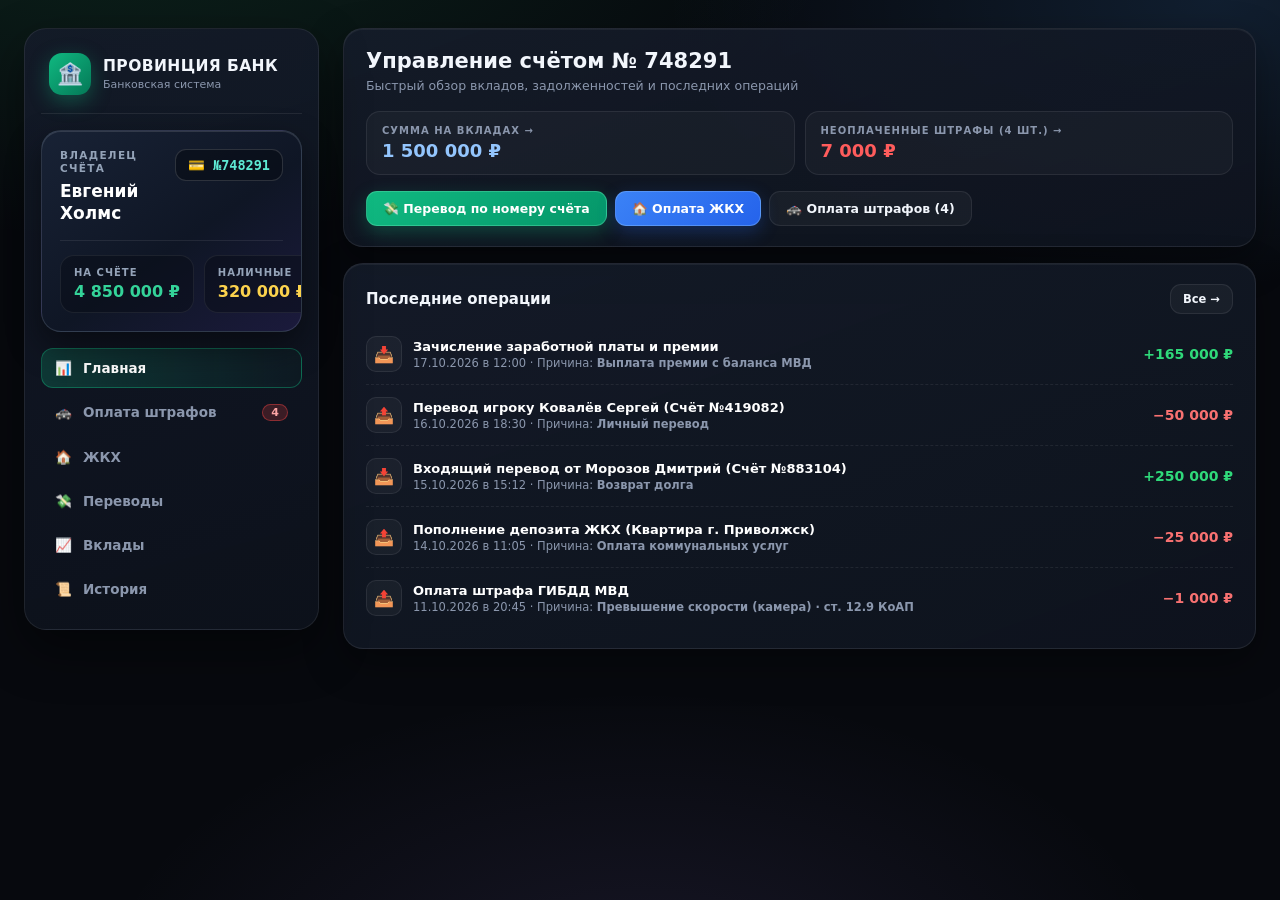
==== commit cc9de077: "Update bank.html" ====
--- a/apps/bank.html
+++ b/apps/bank.html
@@ -33,7 +33,7 @@
 button,input,select{font-family:inherit}
 
 /* ================= БАНКОВСКАЯ СИСТЕМА (МЕНЮ В БАНКЕ) ================= */
-#terminalWrap{max-width:1380px;margin:0 auto;padding:28px 24px 60px;display:grid;grid-template-columns:285px 1fr;gap:24px;align-items:start}
+#terminalWrap{max-width:1380px;margin:0 auto;padding:28px 24px 60px;display:grid;grid-template-columns:295px 1fr;gap:24px;align-items:start}
 .b-side{
   background:linear-gradient(165deg,rgba(20,27,42,.88),rgba(13,18,28,.94));
   border:1px solid var(--line);
@@ -43,40 +43,59 @@
   top:24px;
   box-shadow:0 20px 50px rgba(0,0,0,.45);
 }
-.b-brand{display:flex;align-items:center;gap:12px;padding:4px 8px 18px;border-bottom:1px solid var(--line);margin-bottom:14px}
+.b-brand{display:flex;align-items:center;gap:12px;padding:4px 8px 18px;border-bottom:1px solid var(--line);margin-bottom:16px}
 .b-brand-ic{width:42px;height:42px;border-radius:13px;background:linear-gradient(135deg,#10b981,#047857);display:flex;align-items:center;justify-content:center;font-size:21px;box-shadow:0 6px 20px rgba(16,185,129,.35)}
 .b-brand b{font-size:15.5px;font-weight:900;letter-spacing:.4px;display:block}
 .b-brand span{font-size:11px;color:var(--mut)}
 
+/* Виджет счёта в точном стиле вашего скриншота */
 .b-card-widget{
-  background:linear-gradient(135deg,#1e293b 0%,#0f172a 55%,#1e1b4b 100%);
-  border:1px solid rgba(148,163,184,.25);
-  border-radius:18px;
-  padding:16px;
-  margin-bottom:14px;
+  background:linear-gradient(145deg,#182235 0%,#0f1625 55%,#1b1a3c 100%);
+  border:1px solid rgba(148,163,184,.22);
+  border-radius:20px;
+  padding:18px;
+  margin-bottom:16px;
   position:relative;
   overflow:hidden;
-  box-shadow:0 12px 30px rgba(0,0,0,.4),inset 0 1px 0 rgba(255,255,255,.15);
-}
-.b-card-widget::after{content:'';position:absolute;right:-30px;bottom:-30px;width:110px;height:110px;border-radius:50%;background:radial-gradient(circle,rgba(77,163,255,.25),transparent 70%);pointer-events:none}
-.bc-top-row{display:flex;justify-content:space-between;align-items:flex-start;gap:8px}
-.bc-lbl{font-size:10px;text-transform:uppercase;letter-spacing:1.3px;color:#94a3b8;font-weight:800}
-.bc-owner{font-size:15.5px;font-weight:800;color:#fff;margin-top:2px}
-.bc-acc{display:inline-flex;align-items:center;gap:6px;background:rgba(0,0,0,.38);border:1px solid rgba(255,255,255,.14);padding:5px 10px;border-radius:9px;font-family:monospace;font-size:13px;font-weight:800;color:#6ee7b7;cursor:pointer;white-space:nowrap}
-.bc-acc:hover{border-color:#6ee7b7}
-
-/* Удобная сетка сумм в карточке банка */
+  box-shadow:0 14px 34px rgba(0,0,0,.45),inset 0 1px 0 rgba(255,255,255,.12);
+}
+.bc-top-row{display:flex;justify-content:space-between;align-items:flex-start;gap:10px}
+.bc-lbl{font-size:10.5px;text-transform:uppercase;letter-spacing:1.3px;color:#94a3b8;font-weight:800;line-height:1.25}
+.bc-owner{font-size:17px;font-weight:900;color:#ffffff;margin-top:6px;line-height:1.25}
+.bc-acc{
+  display:inline-flex;
+  align-items:center;
+  gap:7px;
+  background:rgba(9,13,22,.65);
+  border:1px solid rgba(255,255,255,.14);
+  padding:7px 12px;
+  border-radius:11px;
+  font-family:monospace;
+  font-size:13.5px;
+  font-weight:800;
+  color:#5eead4;
+  cursor:pointer;
+  white-space:nowrap;
+  transition:border-color .15s;
+}
+.bc-acc:hover{border-color:#5eead4}
+
 .bc-sums-grid{
   display:grid;
   grid-template-columns:1fr 1fr;
   gap:10px;
-  margin-top:14px;
-  padding-top:12px;
-  border-top:1px solid rgba(255,255,255,.09);
-}
-.bc-sum-item{background:rgba(0,0,0,.25);border:1px solid rgba(255,255,255,.06);border-radius:12px;padding:10px 12px}
-.bc-sum-item .s-l{font-size:9.5px;text-transform:uppercase;letter-spacing:1px;color:#94a3b8;font-weight:800}
-.bc-sum-item .s-v{font-size:16.5px;font-weight:900;color:#fff;margin-top:3px;white-space:nowrap}
+  margin-top:16px;
+  padding-top:14px;
+  border-top:1px solid rgba(255,255,255,.08);
+}
+.bc-sum-item{
+  background:rgba(9,13,22,.5);
+  border:1px solid rgba(255,255,255,.07);
+  border-radius:14px;
+  padding:11px 13px;
+}
+.bc-sum-item .s-l{font-size:10px;text-transform:uppercase;letter-spacing:1px;color:#94a3b8;font-weight:800}
+.bc-sum-item .s-v{font-size:16px;font-weight:900;color:#fff;margin-top:4px;white-space:nowrap}
 .bc-sum-item .s-v.green{color:#34d399}
 .bc-sum-item .s-v.gold{color:#fcd34d}
 
@@ -172,7 +191,7 @@
 /* ================= МОБИЛЬНОЕ ПРИЛОЖЕНИЕ В СМАРТФОНЕ ================= */
 #phoneWrap{display:none;justify-content:center;align-items:center;padding:18px 14px;min-height:100vh}
 .smartphone{
-  width:410px;
+  width:415px;
   max-width:100%;
   background:linear-gradient(160deg,#1e2636,#0b0f17);
   border:2px solid #334155;
@@ -191,45 +210,58 @@
   position:relative;
 }
 .sp-statusbar{display:flex;justify-content:space-between;align-items:center;padding:12px 24px 6px;font-size:12px;font-weight:800;color:#cbd5e1}
-/* Верхняя панель навигации внутри приложения банка (вместо нижней, чтобы снизу была полоска выхода) */
-.sp-top-pills{
-  display:flex;
-  gap:6px;
-  padding:6px 16px 10px;
-  overflow-x:auto;
-  scrollbar-width:none;
-  border-bottom:1px solid var(--line);
-}
-.sp-top-pills::-webkit-scrollbar{display:none}
-.sp-pill{
-  flex:0 0 auto;
-  padding:7px 12px;
-  border-radius:10px;
-  background:rgba(255,255,255,.04);
-  border:1px solid var(--line);
-  color:var(--mut);
-  font-size:11.5px;
-  font-weight:800;
-  cursor:pointer;
-  display:inline-flex;
-  align-items:center;
-  gap:5px;
-  transition:.15s;
-}
-.sp-pill.on{
-  background:rgba(16,185,129,.2);
-  border-color:rgba(16,185,129,.5);
-  color:#fff;
-}
-.sp-body{flex:1;overflow-y:auto;padding:14px 16px 16px}
-
-/* Нижняя полоска телефона — клик по ней возвращает в главное меню телефона */
-.sp-home-wrap{
-  padding:6px 0 10px;
+.sp-body{flex:1;overflow-y:auto;padding:10px 16px 16px}
+
+/* Удобная сетка кнопок меню 3x2 прямо под карточкой счёта (на видном месте без прокрутки!) */
+.sp-menu-grid{
+  display:grid;
+  grid-template-columns:repeat(3,1fr);
+  gap:8px;
+  margin-bottom:14px;
+}
+.sp-mbtn{
+  background:rgba(22,30,46,.9);
+  border:1px solid rgba(255,255,255,.08);
+  border-radius:13px;
+  padding:10px 6px;
   display:flex;
   flex-direction:column;
   align-items:center;
-  gap:3px;
+  justify-content:center;
+  gap:5px;
+  color:#94a3b8;
+  font-size:11px;
+  font-weight:800;
+  cursor:pointer;
+  transition:all .18s;
+  text-align:center;
+  position:relative;
+}
+.sp-mbtn i{font-style:normal;font-size:18px}
+.sp-mbtn:hover{border-color:rgba(255,255,255,.22);color:#fff}
+.sp-mbtn.on{
+  background:linear-gradient(145deg,rgba(16,185,129,.24),rgba(16,185,129,.08));
+  border-color:rgba(52,211,153,.55);
+  color:#ffffff;
+  box-shadow:0 6px 16px rgba(16,185,129,.2);
+}
+.sp-mbtn .m-bdg{
+  position:absolute;
+  top:5px;
+  right:6px;
+  background:#ef4444;
+  color:#fff;
+  font-size:9.5px;
+  font-weight:900;
+  padding:1px 5px;
+  border-radius:8px;
+}
+
+.sp-home-wrap{
+  padding:8px 0 10px;
+  display:flex;
+  flex-direction:column;
+  align-items:center;
   cursor:pointer;
   background:rgba(9,13,20,.95);
   border-top:1px solid rgba(255,255,255,.05);
@@ -242,7 +274,6 @@
   transition:background .18s,transform .18s;
 }
 .sp-home-wrap:hover .sp-home-bar{background:#6ee7b7;transform:scaleX(1.08)}
-.sp-home-lbl{font-size:9.5px;color:#64748b;font-weight:700}
 
 #troot{position:fixed;left:24px;bottom:24px;z-index:950;display:flex;flex-direction:column;gap:8px}
 .toast{background:#161f30;border:1px solid rgba(16,185,129,.45);border-left:4px solid var(--green);padding:12px 16px;border-radius:12px;font-size:13px;font-weight:700;box-shadow:0 12px 30px rgba(0,0,0,.5)}
@@ -269,8 +300,8 @@
     <div class="b-card-widget">
       <div class="bc-top-row">
         <div>
-          <div class="bc-lbl">Владелец счёта</div>
-          <div class="bc-owner" id="uiOwnerName">Евгений Холмс</div>
+          <div class="bc-lbl">ВЛАДЕЛЕЦ<br>СЧЁТА</div>
+          <div class="bc-owner" id="uiOwnerName">Евгений<br>Холмс</div>
         </div>
         <div class="bc-acc" onclick="copyAcc()" title="Нажмите, чтобы скопировать счёт">
           <span>💳 №<b id="uiAccNum">748291</b></span>
@@ -278,11 +309,11 @@
       </div>
       <div class="bc-sums-grid">
         <div class="bc-sum-item">
-          <div class="s-l">На счёте</div>
+          <div class="s-l">НА СЧЁТЕ</div>
           <div class="s-v green" id="uiBalance">0 ₽</div>
         </div>
         <div class="bc-sum-item">
-          <div class="s-l">Наличные</div>
+          <div class="s-l">НАЛИЧНЫЕ</div>
           <div class="s-v gold" id="uiCash">0 ₽</div>
         </div>
       </div>
@@ -302,12 +333,9 @@
         <span id="spClock">21:45</span>
         <span style="font-size:10.5px;color:#94a3b8">Province LTE · 🔋 94%</span>
       </div>
-      <!-- Навигация перенесена наверх, чтобы внизу была полоска выхода в меню телефона -->
-      <nav class="sp-top-pills" id="mobileNav"></nav>
       <div class="sp-body" id="mobileMain"></div>
       <div class="sp-home-wrap" onclick="exitToPhoneMenu()" title="Выйти в главное меню телефона">
         <div class="sp-home-bar"></div>
-        <span class="sp-home-lbl">Главное меню телефона</span>
       </div>
     </div>
   </div>
@@ -397,11 +425,8 @@
   }
 ];
 
-/* Если перешли из СМС по конкретному штрафу — отмечаем именно его */
 if (TARGET_FINE_ID) {
-  FINES.forEach(function(f) {
-    f.checked = (f.id === TARGET_FINE_ID);
-  });
+  FINES.forEach(function(f) { f.checked = (f.id === TARGET_FINE_ID); });
 }
 
 var HISTORY = [
@@ -442,13 +467,14 @@
   toast('✓ Номер банковского счёта №' + PLAYER.account + ' скопирован');
 }
 function exitToPhoneMenu() {
-  location.href = 'mvd-phone.html';
-}
-
+  location.href = 'mvd-phone.html?view=phone';
+}
+
+/* Пункт 9: «ЖКХ и жильё» заменено на «ЖКХ» */
 var NAV_ITEMS = [
   ['overview', '📊', 'Главная'],
   ['fines',    '🚓', 'Оплата штрафов'],
-  ['housing',  '🏠', 'ЖКХ и жильё'],
+  ['housing',  '🏠', 'ЖКХ'],
   ['transfer', '💸', 'Переводы'],
   ['deposits', '📈', 'Вклады'],
   ['history',  '📜', 'История']
@@ -468,20 +494,19 @@
   return renderOverviewSection();
 }
 
+/* Пункт 8: Убран дубляж баланса на счёте и наличных (они уже красиво показаны в карточке счёта!) */
 function renderOverviewSection() {
   var totalFines = FINES.reduce(function(s, x) { return s + x.amount; }, 0);
   var totalDeps = DEPOSITS.reduce(function(s, x) { return s + x.amount; }, 0);
   return '<div class="b-panel">' +
-    '<div class="b-h1">Сводка по счёту № ' + PLAYER.account + '</div>' +
-    '<div class="b-sub">Владелец: <b>' + PLAYER.name + '</b></div>' +
+    '<div class="b-h1">Управление счётом № ' + PLAYER.account + '</div>' +
+    '<div class="b-sub">Быстрый обзор вкладов, задолженностей и последних операций</div>' +
     '<div class="b-grid-sums">' +
-      '<div class="stat-box"><div class="l">Баланс счёта</div><div class="v" style="color:var(--green)">' + fmt(PLAYER.balance) + ' ₽</div></div>' +
-      '<div class="stat-box"><div class="l">Наличные на руках</div><div class="v" style="color:var(--gold)">' + fmt(PLAYER.cash) + ' ₽</div></div>' +
-      '<div class="stat-box" style="cursor:pointer" onclick="goTab(\'deposits\')"><div class="l">На вкладах →</div><div class="v" style="color:#93c5fd">' + fmt(totalDeps) + ' ₽</div></div>' +
-      '<div class="stat-box" style="cursor:pointer" onclick="goTab(\'fines\')"><div class="l">Штрафы (' + FINES.length + ' шт.) →</div><div class="v" style="color:' + (FINES.length ? 'var(--red)' : 'var(--green)') + '">' + fmt(totalFines) + ' ₽</div></div>' +
+      '<div class="stat-box" style="cursor:pointer" onclick="goTab(\'deposits\')"><div class="l">Сумма на вкладах →</div><div class="v" style="color:#93c5fd">' + fmt(totalDeps) + ' ₽</div></div>' +
+      '<div class="stat-box" style="cursor:pointer" onclick="goTab(\'fines\')"><div class="l">Неоплаченные штрафы (' + FINES.length + ' шт.) →</div><div class="v" style="color:' + (FINES.length ? 'var(--red)' : 'var(--green)') + '">' + fmt(totalFines) + ' ₽</div></div>' +
     '</div>' +
     '<div style="display:flex;gap:8px;flex-wrap:wrap">' +
-      '<button class="btn" onclick="goTab(\'transfer\')">💸 Перевод по счёту</button>' +
+      '<button class="btn" onclick="goTab(\'transfer\')">💸 Перевод по номеру счёта</button>' +
       '<button class="btn blue" onclick="goTab(\'housing\')">🏠 Оплата ЖКХ</button>' +
       '<button class="btn ghost" onclick="goTab(\'fines\')">🚓 Оплата штрафов (' + FINES.length + ')</button>' +
     '</div>' +
@@ -597,8 +622,8 @@
   }).join('');
 
   return '<div class="b-panel">' +
-    '<div class="b-h1">🏠 Оплата ЖКХ и депозита за жильё</div>' +
-    '<div class="b-sub">Пополняйте жилищный депозит со счёта №' + PLAYER.account + '</div>' +
+    '<div class="b-h1">🏠 ЖКХ</div>' +
+    '<div class="b-sub">Пополнение депозита за жильё со счёта №' + PLAYER.account + '</div>' +
     '<div class="b-grid2">' + cards + '</div>' +
   '</div>';
 }
@@ -619,10 +644,11 @@
     amount: cost
   });
   renderAll();
-  toast('✓ Депозит за жильё пополнен на ' + fmt(cost) + ' ₽');
+  toast('✓ Депозит ЖКХ пополнен на ' + fmt(cost) + ' ₽');
 };
 window.topUpHousingMax = function(idx) { topUpHousing(idx, 30); };
 
+/* Пункт 8: В разделе переводов и наличных также убран дубляж баланса */
 function renderTransferSection() {
   return '<div class="b-panel">' +
     '<div class="b-h1">💸 Перевод по номеру счёта</div>' +
@@ -636,7 +662,7 @@
   '</div>' +
   '<div class="b-panel">' +
     '<div class="b-h1">🏧 Операции с наличными</div>' +
-    '<div class="b-sub">На руках: <b>' + fmt(PLAYER.cash) + ' ₽</b> · На счёте №' + PLAYER.account + ': <b>' + fmt(PLAYER.balance) + ' ₽</b></div>' +
+    '<div class="b-sub">Внесение наличных на банковский счёт или снятие средств</div>' +
     '<div style="display:flex;gap:10px;flex-wrap:wrap;align-items:center">' +
       '<input class="inp" id="cashAmt" type="number" value="100000" style="max-width:200px">' +
       '<button class="btn" onclick="doCashOp(\'in\')">➕ Пополнить счёт</button>' +
@@ -752,7 +778,6 @@
   document.getElementById('terminalWrap').style.display = (VIEW_MODE === 'terminal') ? 'grid' : 'none';
   document.getElementById('phoneWrap').style.display = (VIEW_MODE === 'phone') ? 'flex' : 'none';
 
-  document.getElementById('uiOwnerName').textContent = PLAYER.name;
   document.getElementById('uiAccNum').textContent = PLAYER.account;
   document.getElementById('uiBalance').textContent = fmt(PLAYER.balance) + ' ₽';
   document.getElementById('uiCash').textContent = fmt(PLAYER.cash) + ' ₽';
@@ -765,24 +790,24 @@
   var contentHtml = buildSectionHtml();
   document.getElementById('deskMain').innerHTML = contentHtml;
 
-  /* Удобная шапка счёта и сумм в мобильном банке */
-  var mobHeader = '<div class="b-card-widget">' +
+  /* В мобильном приложении: карточка счёта в стиле скриншота + сетка меню 3x2 прямо на видном месте */
+  var mobCard = '<div class="b-card-widget">' +
     '<div class="bc-top-row">' +
-      '<div><div class="bc-lbl">Провинция Банк Онлайн</div><div class="bc-owner">' + PLAYER.name + '</div></div>' +
-      '<div class="bc-acc" onclick="copyAcc()">💳 №' + PLAYER.account + ' 📋</div>' +
+      '<div><div class="bc-lbl">ВЛАДЕЛЕЦ<br>СЧЁТА</div><div class="bc-owner">Евгений<br>Холмс</div></div>' +
+      '<div class="bc-acc" onclick="copyAcc()">💳 №<b>' + PLAYER.account + '</b></div>' +
     '</div>' +
     '<div class="bc-sums-grid">' +
-      '<div class="bc-sum-item"><div class="s-l">На счёте</div><div class="s-v green">' + fmt(PLAYER.balance) + ' ₽</div></div>' +
-      '<div class="bc-sum-item"><div class="s-l">Наличные</div><div class="s-v gold">' + fmt(PLAYER.cash) + ' ₽</div></div>' +
+      '<div class="bc-sum-item"><div class="s-l">НА СЧЁТЕ</div><div class="s-v green">' + fmt(PLAYER.balance) + ' ₽</div></div>' +
+      '<div class="bc-sum-item"><div class="s-l">НАЛИЧНЫЕ</div><div class="s-v gold">' + fmt(PLAYER.cash) + ' ₽</div></div>' +
     '</div>' +
   '</div>';
 
-  document.getElementById('mobileMain').innerHTML = mobHeader + contentHtml;
-
-  document.getElementById('mobileNav').innerHTML = NAV_ITEMS.map(function(t) {
-    var bdg = (t[0] === 'fines' && FINES.length) ? ' (' + FINES.length + ')' : '';
-    return '<div class="sp-pill' + (CUR_TAB === t[0] ? ' on' : '') + '" onclick="goTab(\'' + t[0] + '\')"><span>' + t[1] + '</span><span>' + t[2] + bdg + '</span></div>';
-  }).join('');
+  var mobMenuGrid = '<div class="sp-menu-grid">' + NAV_ITEMS.map(function(t) {
+    var bdg = (t[0] === 'fines' && FINES.length) ? '<span class="m-bdg">' + FINES.length + '</span>' : '';
+    return '<div class="sp-mbtn' + (CUR_TAB === t[0] ? ' on' : '') + '" onclick="goTab(\'' + t[0] + '\')">' + bdg + '<i>' + t[1] + '</i><span>' + t[2] + '</span></div>';
+  }).join('') + '</div>';
+
+  document.getElementById('mobileMain').innerHTML = mobCard + mobMenuGrid + contentHtml;
 }
 
 renderAll();
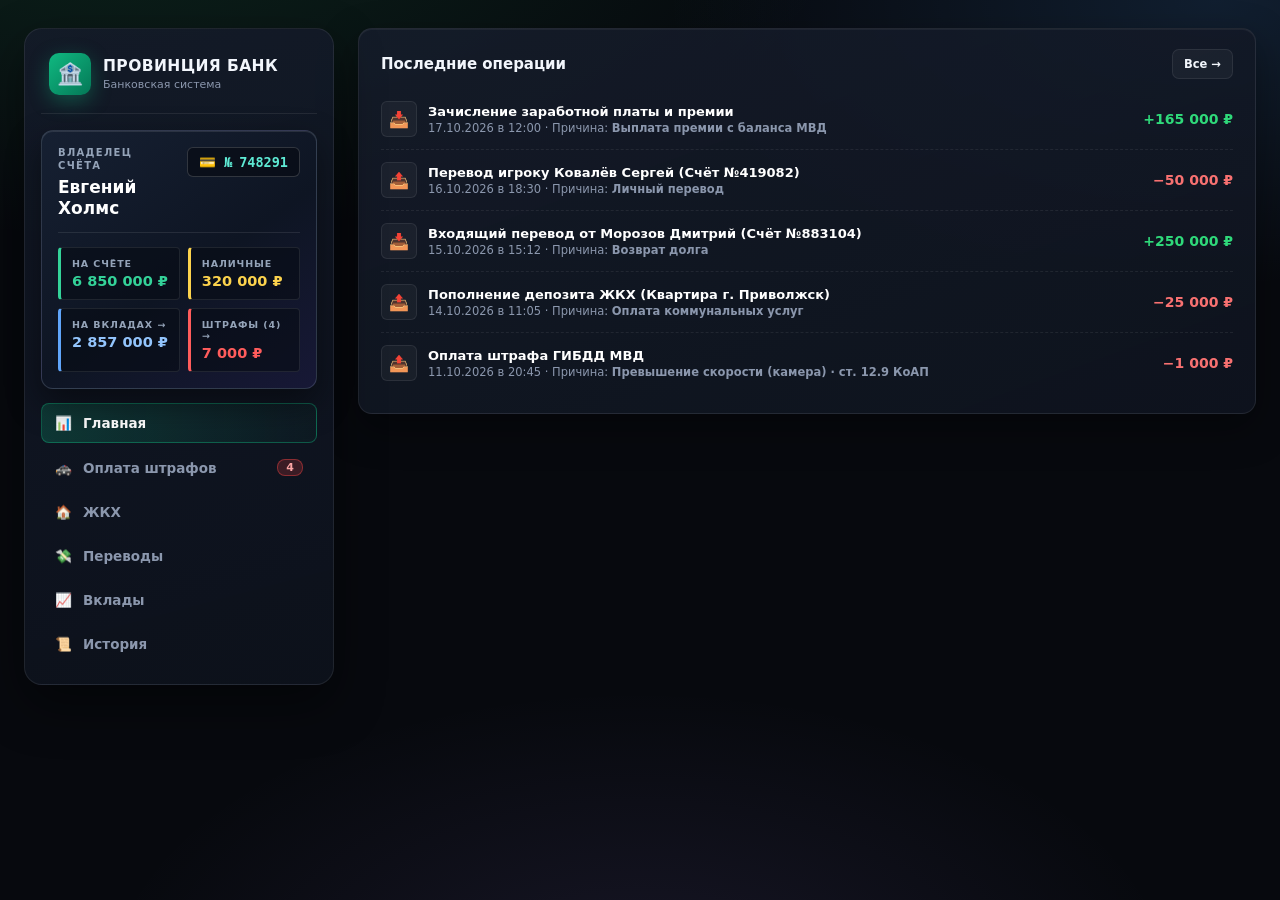
==== commit 90abe3e8: "Update bank.html" ====
--- a/apps/bank.html
+++ b/apps/bank.html
@@ -33,94 +33,97 @@
 button,input,select{font-family:inherit}
 
 /* ================= БАНКОВСКАЯ СИСТЕМА (МЕНЮ В БАНКЕ) ================= */
-#terminalWrap{max-width:1380px;margin:0 auto;padding:28px 24px 60px;display:grid;grid-template-columns:295px 1fr;gap:24px;align-items:start}
+#terminalWrap{max-width:1380px;margin:0 auto;padding:28px 24px 60px;display:grid;grid-template-columns:310px 1fr;gap:24px;align-items:start}
 .b-side{
   background:linear-gradient(165deg,rgba(20,27,42,.88),rgba(13,18,28,.94));
   border:1px solid var(--line);
-  border-radius:22px;
+  border-radius:18px;
   padding:20px 16px;
   position:sticky;
   top:24px;
   box-shadow:0 20px 50px rgba(0,0,0,.45);
 }
 .b-brand{display:flex;align-items:center;gap:12px;padding:4px 8px 18px;border-bottom:1px solid var(--line);margin-bottom:16px}
-.b-brand-ic{width:42px;height:42px;border-radius:13px;background:linear-gradient(135deg,#10b981,#047857);display:flex;align-items:center;justify-content:center;font-size:21px;box-shadow:0 6px 20px rgba(16,185,129,.35)}
+.b-brand-ic{width:42px;height:42px;border-radius:10px;background:linear-gradient(135deg,#10b981,#047857);display:flex;align-items:center;justify-content:center;font-size:21px;box-shadow:0 6px 20px rgba(16,185,129,.35)}
 .b-brand b{font-size:15.5px;font-weight:900;letter-spacing:.4px;display:block}
 .b-brand span{font-size:11px;color:var(--mut)}
 
-/* Виджет счёта в точном стиле вашего скриншота */
+/* Пункт 6: Карточка счёта с 4 прямыми ячейками наверху (На счёте, Наличные, На вкладах, Штрафы) */
 .b-card-widget{
-  background:linear-gradient(145deg,#182235 0%,#0f1625 55%,#1b1a3c 100%);
-  border:1px solid rgba(148,163,184,.22);
-  border-radius:20px;
-  padding:18px;
-  margin-bottom:16px;
+  background:linear-gradient(145deg,#162032 0%,#0e1523 55%,#171836 100%);
+  border:1px solid rgba(148,163,184,.24);
+  border-radius:12px;
+  padding:16px;
+  margin-bottom:14px;
   position:relative;
-  overflow:hidden;
-  box-shadow:0 14px 34px rgba(0,0,0,.45),inset 0 1px 0 rgba(255,255,255,.12);
+  box-shadow:0 14px 34px rgba(0,0,0,.45),inset 0 1px 0 rgba(255,255,255,.1);
 }
 .bc-top-row{display:flex;justify-content:space-between;align-items:flex-start;gap:10px}
-.bc-lbl{font-size:10.5px;text-transform:uppercase;letter-spacing:1.3px;color:#94a3b8;font-weight:800;line-height:1.25}
-.bc-owner{font-size:17px;font-weight:900;color:#ffffff;margin-top:6px;line-height:1.25}
+.bc-lbl{font-size:10px;text-transform:uppercase;letter-spacing:1.3px;color:#94a3b8;font-weight:800;line-height:1.25}
+.bc-owner{font-size:17px;font-weight:900;color:#ffffff;margin-top:5px;line-height:1.22}
 .bc-acc{
   display:inline-flex;
   align-items:center;
   gap:7px;
-  background:rgba(9,13,22,.65);
-  border:1px solid rgba(255,255,255,.14);
-  padding:7px 12px;
-  border-radius:11px;
+  background:rgba(9,13,22,.75);
+  border:1px solid rgba(255,255,255,.16);
+  padding:6px 11px;
+  border-radius:6px;
   font-family:monospace;
   font-size:13.5px;
   font-weight:800;
   color:#5eead4;
   cursor:pointer;
   white-space:nowrap;
-  transition:border-color .15s;
 }
 .bc-acc:hover{border-color:#5eead4}
 
+/* Прямые строгие ячейки 2x2 для всех 4 сумм */
 .bc-sums-grid{
   display:grid;
   grid-template-columns:1fr 1fr;
-  gap:10px;
-  margin-top:16px;
+  gap:8px;
+  margin-top:14px;
   padding-top:14px;
-  border-top:1px solid rgba(255,255,255,.08);
+  border-top:1px solid rgba(255,255,255,.09);
 }
 .bc-sum-item{
-  background:rgba(9,13,22,.5);
-  border:1px solid rgba(255,255,255,.07);
-  border-radius:14px;
-  padding:11px 13px;
-}
-.bc-sum-item .s-l{font-size:10px;text-transform:uppercase;letter-spacing:1px;color:#94a3b8;font-weight:800}
-.bc-sum-item .s-v{font-size:16px;font-weight:900;color:#fff;margin-top:4px;white-space:nowrap}
+  background:rgba(9,13,22,.65);
+  border:1px solid rgba(255,255,255,.09);
+  border-left:3px solid #34d399;
+  border-radius:4px;
+  padding:10px 11px;
+  transition:border-color .15s,background .15s;
+}
+.bc-sum-item.cash-box{border-left-color:#fcd34d}
+.bc-sum-item.dep-box{border-left-color:#60a5fa;cursor:pointer}
+.bc-sum-item.fine-box{border-left-color:#ff5c5c;cursor:pointer}
+.bc-sum-item.dep-box:hover,.bc-sum-item.fine-box:hover{background:rgba(255,255,255,.05)}
+.bc-sum-item .s-l{font-size:9.5px;text-transform:uppercase;letter-spacing:.9px;color:#94a3b8;font-weight:800}
+.bc-sum-item .s-v{font-size:14.5px;font-weight:900;color:#fff;margin-top:4px;white-space:nowrap}
 .bc-sum-item .s-v.green{color:#34d399}
 .bc-sum-item .s-v.gold{color:#fcd34d}
+.bc-sum-item .s-v.blue{color:#93c5fd}
+.bc-sum-item .s-v.red{color:#ff5c5c}
 
 .b-nav{display:flex;flex-direction:column;gap:4px}
-.b-ni{display:flex;align-items:center;gap:11px;padding:11px 13px;border-radius:12px;color:var(--mut);font-weight:700;font-size:13.5px;cursor:pointer;transition:.18s;border:1px solid transparent}
+.b-ni{display:flex;align-items:center;gap:11px;padding:11px 13px;border-radius:8px;color:var(--mut);font-weight:700;font-size:13.5px;cursor:pointer;transition:.18s;border:1px solid transparent}
 .b-ni:hover{color:var(--txt);background:rgba(255,255,255,.04)}
 .b-ni.on{color:#fff;background:linear-gradient(90deg,rgba(16,185,129,.22),rgba(16,185,129,.04));border-color:rgba(16,185,129,.4)}
-.b-ni .bdg{margin-left:auto;background:rgba(239,68,68,.2);border:1px solid rgba(239,68,68,.45);color:#fca5a5;padding:1px 8px;border-radius:12px;font-size:11px;font-weight:800}
+.b-ni .bdg{margin-left:auto;background:rgba(239,68,68,.2);border:1px solid rgba(239,68,68,.45);color:#fca5a5;padding:1px 8px;border-radius:8px;font-size:11px;font-weight:800}
 
 .b-main{min-width:0}
 .b-panel{
   background:linear-gradient(160deg,rgba(22,29,44,.84),rgba(15,20,31,.9));
   border:1px solid var(--line);
-  border-radius:20px;
+  border-radius:14px;
   padding:20px 22px;
   margin-bottom:16px;
   box-shadow:0 14px 38px rgba(0,0,0,.35),inset 0 1px 0 rgba(255,255,255,.05);
 }
-.b-h1{font-size:21px;font-weight:900;margin-bottom:4px}
+.b-h1{font-size:20px;font-weight:900;margin-bottom:4px}
 .b-sub{font-size:12.5px;color:var(--mut);margin-bottom:16px;line-height:1.45}
-.b-grid2{display:grid;grid-template-columns:repeat(auto-fit,minmax(240px,1fr));gap:14px}
-.b-grid-sums{display:grid;grid-template-columns:repeat(2,1fr);gap:10px;margin-bottom:16px}
-.stat-box{background:rgba(255,255,255,.03);border:1px solid var(--line);border-radius:14px;padding:13px 15px}
-.stat-box .l{font-size:10px;text-transform:uppercase;letter-spacing:1px;color:var(--mut);font-weight:800}
-.stat-box .v{font-size:18px;font-weight:900;margin-top:4px}
+.b-grid2{display:grid;grid-template-columns:repeat(auto-fit,minmax(260px,1fr));gap:14px}
 
 .fine-bar{
   display:flex;
@@ -130,7 +133,7 @@
   gap:10px;
   background:rgba(15,23,42,.75);
   border:1px solid rgba(255,255,255,.1);
-  border-radius:14px;
+  border-radius:8px;
   padding:12px 14px;
   margin-bottom:12px;
 }
@@ -140,7 +143,7 @@
   gap:12px;
   background:rgba(255,255,255,.025);
   border:1px solid var(--line);
-  border-radius:14px;
+  border-radius:8px;
   padding:14px 16px;
   margin-bottom:10px;
   transition:.18s;
@@ -152,7 +155,7 @@
 .fine-item input[type=checkbox]{width:18px;height:18px;margin-top:2px;accent-color:#3b82f6;cursor:pointer;flex:0 0 18px}
 .fine-info{flex:1;min-width:0}
 .fine-top{display:flex;align-items:center;gap:8px;flex-wrap:wrap;margin-bottom:5px}
-.f-badge{padding:3px 8px;border-radius:7px;font-size:10px;font-weight:800;letter-spacing:.4px;text-transform:uppercase}
+.f-badge{padding:3px 8px;border-radius:5px;font-size:10px;font-weight:800;letter-spacing:.4px;text-transform:uppercase}
 .f-badge.cam{background:rgba(56,189,248,.14);color:#7dd3fc;border:1px solid rgba(56,189,248,.35)}
 .f-badge.emp{background:rgba(245,158,11,.14);color:#fcd34d;border:1px solid rgba(245,158,11,.35)}
 .fine-title{font-weight:800;font-size:13.5px;color:#fff}
@@ -160,28 +163,49 @@
 .fine-meta b{color:#d1d9e8}
 .fine-sum{font-size:15px;font-weight:900;color:var(--red);white-space:nowrap;text-align:right}
 
-.prop-card{background:rgba(255,255,255,.025);border:1px solid var(--line);border-radius:16px;padding:16px;display:flex;flex-direction:column;gap:11px}
+.prop-card{background:rgba(15,21,34,.85);border:1px solid rgba(255,255,255,.1);border-top:3px solid var(--acc);border-radius:8px;padding:16px;display:flex;flex-direction:column;gap:10px}
 .prop-head{display:flex;justify-content:space-between;align-items:flex-start;gap:10px}
-.prop-head b{font-size:15px;display:block}
-.prop-head span{font-size:11.5px;color:var(--mut)}
-.prop-days{padding:4px 9px;border-radius:9px;font-size:11px;font-weight:800;background:rgba(47,217,122,.14);color:#6ee7b7;border:1px solid rgba(47,217,122,.35);white-space:nowrap}
-.prop-bar{height:8px;background:#1e293b;border-radius:6px;overflow:hidden}
-.prop-bar>div{height:100%;background:linear-gradient(90deg,#10b981,#34d399);border-radius:6px}
-
-.inp,.sel{background:#0b0f17;border:1px solid rgba(255,255,255,.12);color:var(--txt);padding:10px 13px;border-radius:11px;font-size:13.5px;outline:none;width:100%}
-.inp:focus,.sel:focus{border-color:var(--acc);box-shadow:0 0 0 3px rgba(77,163,255,.15)}
+.prop-head b{font-size:15px;display:block;color:#fff}
+.prop-head span{font-size:11.5px;color:var(--mut);margin-top:2px;display:block}
+.prop-days{padding:4px 9px;border-radius:5px;font-size:11px;font-weight:800;background:rgba(47,217,122,.14);color:#6ee7b7;border:1px solid rgba(47,217,122,.35);white-space:nowrap}
+.prop-bar{height:8px;background:#1e293b;border-radius:4px;overflow:hidden}
+.prop-bar>div{height:100%;background:linear-gradient(90deg,#10b981,#34d399);border-radius:4px}
+
+/* Карточки 4 тарифов вкладов (Пункт 10) */
+.plan-grid{display:grid;grid-template-columns:repeat(auto-fit,minmax(255px,1fr));gap:12px;margin-top:12px}
+.plan-card{
+  background:linear-gradient(160deg,rgba(20,28,44,.95),rgba(12,17,27,.98));
+  border:1px solid rgba(255,255,255,.1);
+  border-top:3px solid var(--pc,#3b82f6);
+  border-radius:8px;
+  padding:16px;
+  display:flex;
+  flex-direction:column;
+  gap:10px;
+}
+.plan-top{display:flex;justify-content:space-between;align-items:flex-start;gap:8px}
+.plan-name{font-weight:900;font-size:15px;color:#fff}
+.plan-rate{font-weight:900;font-size:13px;padding:3px 8px;border-radius:5px;background:rgba(255,255,255,.06);color:var(--pc,#60a5fa);border:1px solid rgba(255,255,255,.12);white-space:nowrap}
+.plan-rules{display:flex;flex-direction:column;gap:4px;font-size:11.5px;color:#cbd5e1;background:rgba(0,0,0,.28);padding:10px;border-radius:6px;border:1px solid rgba(255,255,255,.05)}
+.plan-rules span{display:flex;justify-content:space-between;gap:8px}
+.plan-rules b{color:#fff}
+
+.inp,.sel{background:#0b0f17;border:1px solid rgba(255,255,255,.14);color:var(--txt);padding:10px 13px;border-radius:6px;font-size:13.5px;outline:none;width:100%}
+.inp:focus,.sel:focus{border-color:var(--acc)}
 .flab{display:block;font-size:10px;text-transform:uppercase;letter-spacing:1.1px;color:var(--mut);font-weight:800;margin-bottom:6px}
-.btn{background:linear-gradient(135deg,#10b981,#059669);border:1px solid rgba(110,231,183,.35);color:#fff;padding:9px 16px;border-radius:11px;font-weight:800;font-size:12.5px;cursor:pointer;transition:.18s;box-shadow:0 6px 18px rgba(16,185,129,.28)}
+.btn{background:linear-gradient(135deg,#10b981,#059669);border:1px solid rgba(110,231,183,.35);color:#fff;padding:9px 15px;border-radius:7px;font-weight:800;font-size:12.5px;cursor:pointer;transition:.18s}
 .btn:hover{filter:brightness(1.1);transform:translateY(-1px)}
-.btn.blue{background:linear-gradient(135deg,#3b82f6,#2563eb);border-color:rgba(147,197,253,.35);box-shadow:0 6px 18px rgba(37,99,235,.28)}
-.btn.ghost{background:rgba(255,255,255,.04);border:1px solid var(--line);color:var(--txt);box-shadow:none}
+.btn:disabled{opacity:.4;cursor:not-allowed;transform:none}
+.btn.blue{background:linear-gradient(135deg,#3b82f6,#2563eb);border-color:rgba(147,197,253,.35)}
+.btn.warn{background:linear-gradient(135deg,#dc2626,#991b1b);border-color:rgba(252,165,165,.35)}
+.btn.ghost{background:rgba(255,255,255,.04);border:1px solid var(--line);color:var(--txt)}
 .btn.ghost:hover{background:rgba(255,255,255,.09)}
-.btn.slim{padding:7px 12px;font-size:11.5px}
+.btn.slim{padding:7px 11px;font-size:11.5px}
 
 .tx-row{display:flex;align-items:center;justify-content:space-between;gap:12px;padding:12px 0;border-bottom:1px dashed rgba(255,255,255,.07)}
 .tx-row:last-child{border-bottom:none}
 .tx-left{display:flex;align-items:center;gap:11px;min-width:0}
-.tx-ic{width:36px;height:36px;border-radius:10px;display:flex;align-items:center;justify-content:center;font-size:16px;flex:0 0 36px;background:rgba(255,255,255,.04);border:1px solid var(--line)}
+.tx-ic{width:36px;height:36px;border-radius:6px;display:flex;align-items:center;justify-content:center;font-size:16px;flex:0 0 36px;background:rgba(255,255,255,.04);border:1px solid var(--line)}
 .tx-title{font-weight:800;font-size:13px;color:#fff}
 .tx-sub{font-size:11.5px;color:var(--mut);margin-top:2px}
 .tx-amt{font-weight:900;font-size:14px;white-space:nowrap;text-align:right}
@@ -191,7 +215,7 @@
 /* ================= МОБИЛЬНОЕ ПРИЛОЖЕНИЕ В СМАРТФОНЕ ================= */
 #phoneWrap{display:none;justify-content:center;align-items:center;padding:18px 14px;min-height:100vh}
 .smartphone{
-  width:415px;
+  width:420px;
   max-width:100%;
   background:linear-gradient(160deg,#1e2636,#0b0f17);
   border:2px solid #334155;
@@ -212,7 +236,6 @@
 .sp-statusbar{display:flex;justify-content:space-between;align-items:center;padding:12px 24px 6px;font-size:12px;font-weight:800;color:#cbd5e1}
 .sp-body{flex:1;overflow-y:auto;padding:10px 16px 16px}
 
-/* Удобная сетка кнопок меню 3x2 прямо под карточкой счёта (на видном месте без прокрутки!) */
 .sp-menu-grid{
   display:grid;
   grid-template-columns:repeat(3,1fr);
@@ -221,8 +244,8 @@
 }
 .sp-mbtn{
   background:rgba(22,30,46,.9);
-  border:1px solid rgba(255,255,255,.08);
-  border-radius:13px;
+  border:1px solid rgba(255,255,255,.09);
+  border-radius:6px;
   padding:10px 6px;
   display:flex;
   flex-direction:column;
@@ -237,24 +260,23 @@
   text-align:center;
   position:relative;
 }
-.sp-mbtn i{font-style:normal;font-size:18px}
+.sp-mbtn i{font-style:normal;font-size:17px}
 .sp-mbtn:hover{border-color:rgba(255,255,255,.22);color:#fff}
 .sp-mbtn.on{
   background:linear-gradient(145deg,rgba(16,185,129,.24),rgba(16,185,129,.08));
   border-color:rgba(52,211,153,.55);
   color:#ffffff;
-  box-shadow:0 6px 16px rgba(16,185,129,.2);
 }
 .sp-mbtn .m-bdg{
   position:absolute;
-  top:5px;
-  right:6px;
+  top:4px;
+  right:5px;
   background:#ef4444;
   color:#fff;
   font-size:9.5px;
   font-weight:900;
   padding:1px 5px;
-  border-radius:8px;
+  border-radius:4px;
 }
 
 .sp-home-wrap{
@@ -276,7 +298,7 @@
 .sp-home-wrap:hover .sp-home-bar{background:#6ee7b7;transform:scaleX(1.08)}
 
 #troot{position:fixed;left:24px;bottom:24px;z-index:950;display:flex;flex-direction:column;gap:8px}
-.toast{background:#161f30;border:1px solid rgba(16,185,129,.45);border-left:4px solid var(--green);padding:12px 16px;border-radius:12px;font-size:13px;font-weight:700;box-shadow:0 12px 30px rgba(0,0,0,.5)}
+.toast{background:#161f30;border:1px solid rgba(16,185,129,.45);border-left:4px solid var(--green);padding:12px 16px;border-radius:8px;font-size:13px;font-weight:700;box-shadow:0 12px 30px rgba(0,0,0,.5)}
 
 @media(max-width:960px){
   #terminalWrap{grid-template-columns:1fr}
@@ -297,27 +319,7 @@
       </div>
     </div>
 
-    <div class="b-card-widget">
-      <div class="bc-top-row">
-        <div>
-          <div class="bc-lbl">ВЛАДЕЛЕЦ<br>СЧЁТА</div>
-          <div class="bc-owner" id="uiOwnerName">Евгений<br>Холмс</div>
-        </div>
-        <div class="bc-acc" onclick="copyAcc()" title="Нажмите, чтобы скопировать счёт">
-          <span>💳 №<b id="uiAccNum">748291</b></span>
-        </div>
-      </div>
-      <div class="bc-sums-grid">
-        <div class="bc-sum-item">
-          <div class="s-l">НА СЧЁТЕ</div>
-          <div class="s-v green" id="uiBalance">0 ₽</div>
-        </div>
-        <div class="bc-sum-item">
-          <div class="s-l">НАЛИЧНЫЕ</div>
-          <div class="s-v gold" id="uiCash">0 ₽</div>
-        </div>
-      </div>
-    </div>
+    <div id="deskCardWidget"></div>
 
     <nav class="b-nav" id="deskNav"></nav>
   </aside>
@@ -353,7 +355,7 @@
   name: 'Евгений Холмс',
   uid: 'K8W4C6',
   account: '748291',
-  balance: 4850000,
+  balance: 6850000,
   cash: 320000
 };
 
@@ -362,9 +364,80 @@
   { id: 'p2', type: 'Частный дом с гаражом', address: 'г. Мирный, коттеджный посёлок, уч. 8', ratePerDay: 6000, deposit: 48000, maxDays: 30 }
 ];
 
+/* Пункт 10: 4 вида накопительных вкладов с разными условиями начисления, пополнения, снятия и закрытия */
+var DEPOSIT_PLANS = [
+  {
+    key: 'daily_free',
+    name: 'Вклад «Свободный»',
+    ratePct: 0.50,
+    periodLbl: '0.50% каждые сутки в 00:00',
+    periodType: 'midnight',
+    minAmt: 50000,
+    maxAmt: 5000000,
+    canTopUp: true,
+    canWithdraw: true,
+    canCloseAnytime: true,
+    minHours: 0,
+    col: '#34d399',
+    desc: 'Процент (0.50% от общей суммы) начисляется каждые сутки ровно в полночь. Пополняемый, со свободным частичным снятием и закрытием в любое время.'
+  },
+  {
+    key: 'payday_flex',
+    name: 'Вклад «Почасовой»',
+    ratePct: 0.12,
+    periodLbl: '0.12% каждый PayDay (час)',
+    periodType: 'payday',
+    minAmt: 100000,
+    maxAmt: 5000000,
+    canTopUp: true,
+    canWithdraw: true,
+    canCloseAnytime: true,
+    minHours: 0,
+    col: '#60a5fa',
+    desc: 'Процент (0.12%) капает каждый час в PayDay. Доступно свободное пополнение, снятие части средств и закрытие в любое время.'
+  },
+  {
+    key: 'payday_locked',
+    name: 'Вклад «Накопительный»',
+    ratePct: 0.15,
+    periodLbl: '0.15% каждый PayDay (час)',
+    periodType: 'payday',
+    minAmt: 1000000,
+    maxAmt: 10000000,
+    canTopUp: true,
+    canWithdraw: false,
+    canCloseAnytime: false,
+    minHours: 24,
+    col: '#a78bfa',
+    desc: 'Сумма от 1 000 000 ₽ до 10 000 000 ₽. Процент 0.15% начисляется каждый PayDay. Пополняемый, но без частичного снятия и нельзя закрыть до истечения 24 ч.'
+  },
+  {
+    key: 'payday_max',
+    name: 'Вклад «Максимальный»',
+    ratePct: 0.20,
+    periodLbl: '0.20% каждый PayDay (от 50 ч.)',
+    periodType: 'payday',
+    minAmt: 5000000,
+    maxAmt: 20000000,
+    canTopUp: false,
+    canWithdraw: false,
+    canCloseAnytime: false,
+    minHours: 50,
+    col: '#f5c451',
+    desc: 'Сумма от 5 000 000 ₽ до 20 000 000 ₽ на срок от 50 часов (PayDay). Ставка 0.20% в час. Непополняемый, неснимаемый и нельзя закрыть досрочно.'
+  }
+];
+
+/* Активные открытые вклады игрока */
 var DEPOSITS = [
-  { id: 'd1', name: 'Вклад «Накопительный»', rate: '8.5% годовых', amount: 1500000, profit: 42500, since: '01.09.2026', canTopUp: true }
+  { id: 'd1', planKey: 'daily_free',    amount: 800000,  profit: 12000, hoursPassed: 18, since: '15.10.2026' },
+  { id: 'd2', planKey: 'payday_locked', amount: 2000000, profit: 45000, hoursPassed: 15, since: '17.10.2026' }
 ];
+
+function getPlan(k) {
+  for (var i = 0; i < DEPOSIT_PLANS.length; i++) if (DEPOSIT_PLANS[i].key === k) return DEPOSIT_PLANS[i];
+  return DEPOSIT_PLANS[0];
+}
 
 var FINES = [
   {
@@ -470,7 +543,6 @@
   location.href = 'mvd-phone.html?view=phone';
 }
 
-/* Пункт 9: «ЖКХ и жильё» заменено на «ЖКХ» */
 var NAV_ITEMS = [
   ['overview', '📊', 'Главная'],
   ['fines',    '🚓', 'Оплата штрафов'],
@@ -485,6 +557,24 @@
   renderAll();
 }
 
+/* Пункт 6: Верхняя карточка счёта с 4 прямыми ячейками (На счёте, Наличные, На вкладах, Штрафы) */
+function buildAccountWidgetHtml() {
+  var totalFines = FINES.reduce(function(s, x) { return s + x.amount; }, 0);
+  var totalDeps = DEPOSITS.reduce(function(s, x) { return s + x.amount + x.profit; }, 0);
+  return '<div class="b-card-widget">' +
+    '<div class="bc-top-row">' +
+      '<div><div class="bc-lbl">ВЛАДЕЛЕЦ<br>СЧЁТА</div><div class="bc-owner">Евгений<br>Холмс</div></div>' +
+      '<div class="bc-acc" onclick="copyAcc()" title="Скопировать счёт">💳 №<b>' + PLAYER.account + '</b></div>' +
+    '</div>' +
+    '<div class="bc-sums-grid">' +
+      '<div class="bc-sum-item"><div class="s-l">НА СЧЁТЕ</div><div class="s-v green">' + fmt(PLAYER.balance) + ' ₽</div></div>' +
+      '<div class="bc-sum-item cash-box"><div class="s-l">НАЛИЧНЫЕ</div><div class="s-v gold">' + fmt(PLAYER.cash) + ' ₽</div></div>' +
+      '<div class="bc-sum-item dep-box" onclick="goTab(\'deposits\')"><div class="s-l">НА ВКЛАДАХ →</div><div class="s-v blue">' + fmt(totalDeps) + ' ₽</div></div>' +
+      '<div class="bc-sum-item fine-box" onclick="goTab(\'fines\')"><div class="s-l">ШТРАФЫ (' + FINES.length + ') →</div><div class="s-v ' + (FINES.length ? 'red' : 'green') + '">' + fmt(totalFines) + ' ₽</div></div>' +
+    '</div>' +
+  '</div>';
+}
+
 function buildSectionHtml() {
   if (CUR_TAB === 'fines') return renderFinesSection();
   if (CUR_TAB === 'housing') return renderHousingSection();
@@ -494,24 +584,9 @@
   return renderOverviewSection();
 }
 
-/* Пункт 8: Убран дубляж баланса на счёте и наличных (они уже красиво показаны в карточке счёта!) */
+/* Пункт 5: Убран текст «Управление счётом № 748291 / Быстрый обзор...» и убран дубляж сумм */
 function renderOverviewSection() {
-  var totalFines = FINES.reduce(function(s, x) { return s + x.amount; }, 0);
-  var totalDeps = DEPOSITS.reduce(function(s, x) { return s + x.amount; }, 0);
   return '<div class="b-panel">' +
-    '<div class="b-h1">Управление счётом № ' + PLAYER.account + '</div>' +
-    '<div class="b-sub">Быстрый обзор вкладов, задолженностей и последних операций</div>' +
-    '<div class="b-grid-sums">' +
-      '<div class="stat-box" style="cursor:pointer" onclick="goTab(\'deposits\')"><div class="l">Сумма на вкладах →</div><div class="v" style="color:#93c5fd">' + fmt(totalDeps) + ' ₽</div></div>' +
-      '<div class="stat-box" style="cursor:pointer" onclick="goTab(\'fines\')"><div class="l">Неоплаченные штрафы (' + FINES.length + ' шт.) →</div><div class="v" style="color:' + (FINES.length ? 'var(--red)' : 'var(--green)') + '">' + fmt(totalFines) + ' ₽</div></div>' +
-    '</div>' +
-    '<div style="display:flex;gap:8px;flex-wrap:wrap">' +
-      '<button class="btn" onclick="goTab(\'transfer\')">💸 Перевод по номеру счёта</button>' +
-      '<button class="btn blue" onclick="goTab(\'housing\')">🏠 Оплата ЖКХ</button>' +
-      '<button class="btn ghost" onclick="goTab(\'fines\')">🚓 Оплата штрафов (' + FINES.length + ')</button>' +
-    '</div>' +
-  '</div>' +
-  '<div class="b-panel">' +
     '<div style="display:flex;justify-content:space-between;align-items:center;margin-bottom:10px">' +
       '<b style="font-size:15px">Последние операции</b>' +
       '<button class="btn ghost slim" onclick="goTab(\'history\')">Все →</button>' +
@@ -559,7 +634,7 @@
         '<span>Выбрать все (' + FINES.length + ' шт. · ' + fmt(allSum) + ' ₽)</span>' +
       '</label>' +
       '<div style="display:flex;gap:8px;flex-wrap:wrap">' +
-        '<button class="btn blue slim" onclick="paySelectedFines()" ' + (!selCount ? 'disabled style="opacity:.45"' : '') + '>✓ Оплатить выбранные (' + fmt(selSum) + ' ₽)</button>' +
+        '<button class="btn blue slim" onclick="paySelectedFines()" ' + (!selCount ? 'disabled' : '') + '>✓ Оплатить выбранные (' + fmt(selSum) + ' ₽)</button>' +
         '<button class="btn slim" onclick="payAllFines()">Оплатить все (' + fmt(allSum) + ' ₽)</button>' +
       '</div>' +
     '</div>' +
@@ -648,7 +723,6 @@
 };
 window.topUpHousingMax = function(idx) { topUpHousing(idx, 30); };
 
-/* Пункт 8: В разделе переводов и наличных также убран дубляж баланса */
 function renderTransferSection() {
   return '<div class="b-panel">' +
     '<div class="b-h1">💸 Перевод по номеру счёта</div>' +
@@ -707,49 +781,170 @@
   renderAll();
 };
 
+/* Пункт 10: Раздел с 4 накопительными вкладами (Полночь 0.50%, PayDay 0.12%, PayDay 0.15% 1-10кк, PayDay 0.20% 5-20кк от 50ч) */
 function renderDepositsSection() {
-  var list = DEPOSITS.map(function(d, idx) {
-    return '<div class="prop-card">' +
-      '<div class="prop-head"><div><b>📈 ' + d.name + '</b><span>Открыт: ' + d.since + ' · Ставка: ' + d.rate + '</span></div><span class="prop-days">Активен</span></div>' +
-      '<div style="display:flex;justify-content:space-between;font-size:13px">' +
-        '<span>Сумма: <b style="color:#fff">' + fmt(d.amount) + ' ₽</b></span>' +
-        '<span>Проценты: <b style="color:var(--green)">+' + fmt(d.profit) + ' ₽</b></span>' +
-      '</div>' +
-      '<div style="display:flex;gap:8px;flex-wrap:wrap">' +
-        '<button class="btn slim" onclick="topUpDeposit(' + idx + ')">➕ Пополнить (+100 000 ₽)</button>' +
-        '<button class="btn ghost slim" onclick="closeDeposit(' + idx + ')">Закрыть вклад</button>' +
+  var activeHtml = DEPOSITS.map(function(d, idx) {
+    var pl = getPlan(d.planKey);
+    var lockLeft = Math.max(0, pl.minHours - (d.hoursPassed || 0));
+    var canCloseNow = pl.canCloseAnytime || (lockLeft === 0);
+
+    return '<div class="prop-card" style="border-top-color:' + pl.col + '">' +
+      '<div class="prop-head">' +
+        '<div><b>📈 ' + pl.name + '</b><span>Открыт: ' + d.since + ' · Начисление: <b style="color:' + pl.col + '">' + pl.periodLbl + '</b></span></div>' +
+        '<span class="prop-days">' + (lockLeft > 0 ? ('Срок: ещё ' + lockLeft + ' ч.') : 'Доступен') + '</span>' +
+      '</div>' +
+      '<div class="plan-rules">' +
+        '<span>Тело вклада: <b>' + fmt(d.amount) + ' ₽</b></span>' +
+        '<span>Начислено процентов: <b style="color:var(--green)">+' + fmt(d.profit) + ' ₽</b></span>' +
+        '<span>Лимит программы: <b>от ' + fmt(pl.minAmt) + ' до ' + fmt(pl.maxAmt) + ' ₽</b></span>' +
+        '<span>Операции: <b>' + (pl.canTopUp ? 'Пополняемый' : 'Непополняемый') + ' · ' + (pl.canWithdraw ? 'Снимаемый' : 'Без снятия') + '</b></span>' +
+      '</div>' +
+      '<div style="display:flex;gap:6px;flex-wrap:wrap">' +
+        (pl.canTopUp ? '<button class="btn slim" onclick="topUpDeposit(' + idx + ')">➕ Пополнить (+200 000 ₽)</button>' : '<button class="btn ghost slim" disabled>🔒 Непополняемый</button>') +
+        (pl.canWithdraw ? '<button class="btn blue slim" onclick="withdrawDeposit(' + idx + ')">➖ Снять 100 000 ₽</button>' : '<button class="btn ghost slim" disabled>🔒 Без снятия</button>') +
+        (canCloseNow
+          ? '<button class="btn warn slim" onclick="closeDeposit(' + idx + ')">Закрыть вклад</button>'
+          : '<button class="btn ghost slim" disabled title="Нельзя закрыть до истечения срока">🔒 Закрытие через ' + lockLeft + ' ч.</button>') +
       '</div>' +
     '</div>';
   }).join('');
 
+  var catalogHtml = DEPOSIT_PLANS.map(function(pl) {
+    return '<div class="plan-card" style="--pc:' + pl.col + '">' +
+      '<div class="plan-top">' +
+        '<div class="plan-name">' + pl.name + '</div>' +
+        '<span class="plan-rate">' + pl.ratePct.toFixed(2) + '%</span>' +
+      '</div>' +
+      '<div style="font-size:11.5px;color:var(--mut);line-height:1.45">' + pl.desc + '</div>' +
+      '<div class="plan-rules">' +
+        '<span>Начисление: <b>' + (pl.periodType === 'midnight' ? 'Каждые сутки в 00:00' : 'Каждый PayDay (1 ч.)') + '</b></span>' +
+        '<span>Сумма вклада: <b>' + fmt(pl.minAmt) + ' – ' + fmt(pl.maxAmt) + ' ₽</b></span>' +
+        '<span>Пополнение: <b style="color:' + (pl.canTopUp ? '#34d399' : '#f87171') + '">' + (pl.canTopUp ? 'Да' : 'Нет') + '</b></span>' +
+        '<span>Частичное снятие: <b style="color:' + (pl.canWithdraw ? '#34d399' : '#f87171') + '">' + (pl.canWithdraw ? 'Да' : 'Нет') + '</b></span>' +
+        '<span>Закрытие: <b>' + (pl.canCloseAnytime ? 'В любое время' : ('Только после ' + pl.minHours + ' ч.')) + '</b></span>' +
+      '</div>' +
+      '<div style="display:flex;gap:8px;align-items:center;margin-top:auto;padding-top:6px">' +
+        '<input class="inp" id="openAmt_' + pl.key + '" type="number" value="' + pl.minAmt + '" min="' + pl.minAmt + '" max="' + pl.maxAmt + '" step="100000" style="padding:7px 10px;font-size:12.5px">' +
+        '<button class="btn slim" style="white-space:nowrap" onclick="openPlanDeposit(\'' + pl.key + '\')">＋ Открыть</button>' +
+      '</div>' +
+    '</div>';
+  }).join('');
+
   return '<div class="b-panel">' +
-    '<div class="b-h1">📈 Банковские вклады</div>' +
-    '<div class="b-sub">Управление сбережениями по счёту №' + PLAYER.account + '</div>' +
-    (list ? '<div class="b-grid2" style="margin-bottom:14px">' + list + '</div>' : '<div style="margin-bottom:14px;color:var(--mut)">Активных вкладов нет</div>') +
-    '<button class="btn blue" onclick="openNewDeposit()">＋ Открыть вклад «Премиум 10%» (500 000 ₽)</button>' +
+    '<div style="display:flex;justify-content:space-between;align-items:center;flex-wrap:wrap;gap:10px;margin-bottom:12px">' +
+      '<div><div class="b-h1">📈 Мои активные вклады (' + DEPOSITS.length + ')</div><div class="b-sub" style="margin-bottom:0">Начисление процентов каждые сутки в 00:00 или каждый PayDay (час)</div></div>' +
+      '<div style="display:flex;gap:6px;flex-wrap:wrap">' +
+        '<button class="btn blue slim" onclick="simTick(\'payday\')">⏰ Симулировать PayDay (+1 час)</button>' +
+        '<button class="btn ghost slim" onclick="simTick(\'midnight\')">🌙 Симулировать Полночь (00:00)</button>' +
+      '</div>' +
+    '</div>' +
+    (activeHtml ? '<div class="b-grid2">' + activeHtml + '</div>' : '<div style="color:var(--mut);padding:14px 0">У вас пока нет активных вкладов</div>') +
+  '</div>' +
+  '<div class="b-panel">' +
+    '<div class="b-h1">🏦 Доступные программы накопительных вкладов (4 тарифа)</div>' +
+    '<div class="b-sub">Выберите подходящие условия: от свободного суточного вклада до максимального под 0.20% в час</div>' +
+    '<div class="plan-grid">' + catalogHtml + '</div>' +
   '</div>';
 }
 
+window.simTick = function(kind) {
+  var totalAdded = 0;
+  DEPOSITS.forEach(function(d) {
+    var pl = getPlan(d.planKey);
+    if (kind === 'payday') {
+      d.hoursPassed = (d.hoursPassed || 0) + 1;
+      if (pl.periodType === 'payday') {
+        var gain = Math.round((d.amount + d.profit) * (pl.ratePct / 100));
+        d.profit += gain;
+        totalAdded += gain;
+      }
+    } else if (kind === 'midnight') {
+      d.hoursPassed = (d.hoursPassed || 0) + 24;
+      if (pl.periodType === 'midnight') {
+        var gain2 = Math.round((d.amount + d.profit) * (pl.ratePct / 100));
+        d.profit += gain2;
+        totalAdded += gain2;
+      }
+    }
+  });
+  renderAll();
+  toast(kind === 'payday'
+    ? ('⏰ Наступил PayDay! Начислено по почасовым вкладам: +' + fmt(totalAdded) + ' ₽')
+    : ('🌙 Полночь (00:00)! Начислено 0.50% по суточным вкладам: +' + fmt(totalAdded) + ' ₽'));
+};
+
+window.openPlanDeposit = function(planKey) {
+  var pl = getPlan(planKey);
+  var inp = document.getElementById('openAmt_' + planKey);
+  var amt = parseInt(inp ? inp.value : pl.minAmt, 10) || 0;
+  if (amt < pl.minAmt || amt > pl.maxAmt) {
+    toast('По тарифу «' + pl.name + '» допустима сумма от ' + fmt(pl.minAmt) + ' до ' + fmt(pl.maxAmt) + ' ₽');
+    return;
+  }
+  if (PLAYER.balance < amt) {
+    toast('Недостаточно средств на банковском счёте');
+    return;
+  }
+  PLAYER.balance -= amt;
+  DEPOSITS.unshift({
+    id: 'd' + Date.now(),
+    planKey: planKey,
+    amount: amt,
+    profit: 0,
+    hoursPassed: 0,
+    since: nowDate()
+  });
+  HISTORY.unshift({
+    date: nowDate(), time: nowTime(), type: 'minus',
+    title: 'Открытие вклада «' + pl.name + '» (' + pl.ratePct.toFixed(2) + '%)',
+    reason: pl.periodLbl,
+    amount: amt
+  });
+  renderAll();
+  toast('✓ Открыт ' + pl.name + ' на сумму ' + fmt(amt) + ' ₽');
+};
+
 window.topUpDeposit = function(idx) {
-  var d = DEPOSITS[idx]; if (!d || PLAYER.balance < 100000) return;
-  PLAYER.balance -= 100000; d.amount += 100000;
-  HISTORY.unshift({ date: nowDate(), time: nowTime(), type: 'minus', title: 'Пополнение вклада «' + d.name + '»', reason: 'Перевод со счёта №' + PLAYER.account, amount: 100000 });
-  renderAll(); toast('✓ Вклад пополнен на 100 000 ₽');
-};
+  var d = DEPOSITS[idx]; if (!d) return;
+  var pl = getPlan(d.planKey);
+  if (!pl.canTopUp) { toast('Этот вклад непополняемый'); return; }
+  var add = 200000;
+  if (d.amount + add > pl.maxAmt) { toast('Превышен максимальный лимит вклада (' + fmt(pl.maxAmt) + ' ₽)'); return; }
+  if (PLAYER.balance < add) { toast('Недостаточно средств на счёте'); return; }
+  PLAYER.balance -= add;
+  d.amount += add;
+  HISTORY.unshift({ date: nowDate(), time: nowTime(), type: 'minus', title: 'Пополнение вклада «' + pl.name + '»', reason: 'Пополнение со счёта №' + PLAYER.account, amount: add });
+  renderAll();
+  toast('✓ Вклад пополнен на ' + fmt(add) + ' ₽');
+};
+
+window.withdrawDeposit = function(idx) {
+  var d = DEPOSITS[idx]; if (!d) return;
+  var pl = getPlan(d.planKey);
+  if (!pl.canWithdraw) { toast('Частичное снятие по этому вкладу запрещено'); return; }
+  var take = 100000;
+  if (d.amount - take < pl.minAmt) { toast('Нельзя снизить остаток ниже минимальной суммы (' + fmt(pl.minAmt) + ' ₽)'); return; }
+  d.amount -= take;
+  PLAYER.balance += take;
+  HISTORY.unshift({ date: nowDate(), time: nowTime(), type: 'plus', title: 'Частичное снятие с вклада «' + pl.name + '»', reason: 'Перевод на счёт №' + PLAYER.account, amount: take });
+  renderAll();
+  toast('✓ С вклада снято ' + fmt(take) + ' ₽ на ваш счёт');
+};
+
 window.closeDeposit = function(idx) {
   var d = DEPOSITS[idx]; if (!d) return;
+  var pl = getPlan(d.planKey);
+  var lockLeft = Math.max(0, pl.minHours - (d.hoursPassed || 0));
+  if (!pl.canCloseAnytime && lockLeft > 0) {
+    toast('Этот вклад нельзя закрыть до истечения срока (осталось ' + lockLeft + ' ч.)');
+    return;
+  }
   var total = d.amount + d.profit;
   PLAYER.balance += total;
-  HISTORY.unshift({ date: nowDate(), time: nowTime(), type: 'plus', title: 'Закрытие вклада «' + d.name + '»', reason: 'Возврат вклада и процентов', amount: total });
+  HISTORY.unshift({ date: nowDate(), time: nowTime(), type: 'plus', title: 'Закрытие вклада «' + pl.name + '»', reason: 'Возврат тела вклада и процентов', amount: total });
   DEPOSITS.splice(idx, 1);
-  renderAll(); toast('✓ Зачислено ' + fmt(total) + ' ₽');
-};
-window.openNewDeposit = function() {
-  if (PLAYER.balance < 500000) { toast('Необходимо минимум 500 000 ₽'); return; }
-  PLAYER.balance -= 500000;
-  DEPOSITS.push({ id: 'd' + Date.now(), name: 'Вклад «Премиум»', rate: '10% годовых', amount: 500000, profit: 0, since: nowDate(), canTopUp: true });
-  HISTORY.unshift({ date: nowDate(), time: nowTime(), type: 'minus', title: 'Открытие вклада «Премиум»', reason: 'Размещение под 10% годовых', amount: 500000 });
-  renderAll(); toast('✓ Открыт вклад на 500 000 ₽');
+  renderAll();
+  toast('✓ Вклад закрыт! На счёт зачислено ' + fmt(total) + ' ₽');
 };
 
 function txRowHtml(tx) {
@@ -778,9 +973,8 @@
   document.getElementById('terminalWrap').style.display = (VIEW_MODE === 'terminal') ? 'grid' : 'none';
   document.getElementById('phoneWrap').style.display = (VIEW_MODE === 'phone') ? 'flex' : 'none';
 
-  document.getElementById('uiAccNum').textContent = PLAYER.account;
-  document.getElementById('uiBalance').textContent = fmt(PLAYER.balance) + ' ₽';
-  document.getElementById('uiCash').textContent = fmt(PLAYER.cash) + ' ₽';
+  var cardHtml = buildAccountWidgetHtml();
+  document.getElementById('deskCardWidget').innerHTML = cardHtml;
 
   document.getElementById('deskNav').innerHTML = NAV_ITEMS.map(function(it) {
     var bdg = (it[0] === 'fines' && FINES.length) ? '<span class="bdg">' + FINES.length + '</span>' : '';
@@ -790,24 +984,12 @@
   var contentHtml = buildSectionHtml();
   document.getElementById('deskMain').innerHTML = contentHtml;
 
-  /* В мобильном приложении: карточка счёта в стиле скриншота + сетка меню 3x2 прямо на видном месте */
-  var mobCard = '<div class="b-card-widget">' +
-    '<div class="bc-top-row">' +
-      '<div><div class="bc-lbl">ВЛАДЕЛЕЦ<br>СЧЁТА</div><div class="bc-owner">Евгений<br>Холмс</div></div>' +
-      '<div class="bc-acc" onclick="copyAcc()">💳 №<b>' + PLAYER.account + '</b></div>' +
-    '</div>' +
-    '<div class="bc-sums-grid">' +
-      '<div class="bc-sum-item"><div class="s-l">НА СЧЁТЕ</div><div class="s-v green">' + fmt(PLAYER.balance) + ' ₽</div></div>' +
-      '<div class="bc-sum-item"><div class="s-l">НАЛИЧНЫЕ</div><div class="s-v gold">' + fmt(PLAYER.cash) + ' ₽</div></div>' +
-    '</div>' +
-  '</div>';
-
   var mobMenuGrid = '<div class="sp-menu-grid">' + NAV_ITEMS.map(function(t) {
     var bdg = (t[0] === 'fines' && FINES.length) ? '<span class="m-bdg">' + FINES.length + '</span>' : '';
     return '<div class="sp-mbtn' + (CUR_TAB === t[0] ? ' on' : '') + '" onclick="goTab(\'' + t[0] + '\')">' + bdg + '<i>' + t[1] + '</i><span>' + t[2] + '</span></div>';
   }).join('') + '</div>';
 
-  document.getElementById('mobileMain').innerHTML = mobCard + mobMenuGrid + contentHtml;
+  document.getElementById('mobileMain').innerHTML = cardHtml + mobMenuGrid + contentHtml;
 }
 
 renderAll();
